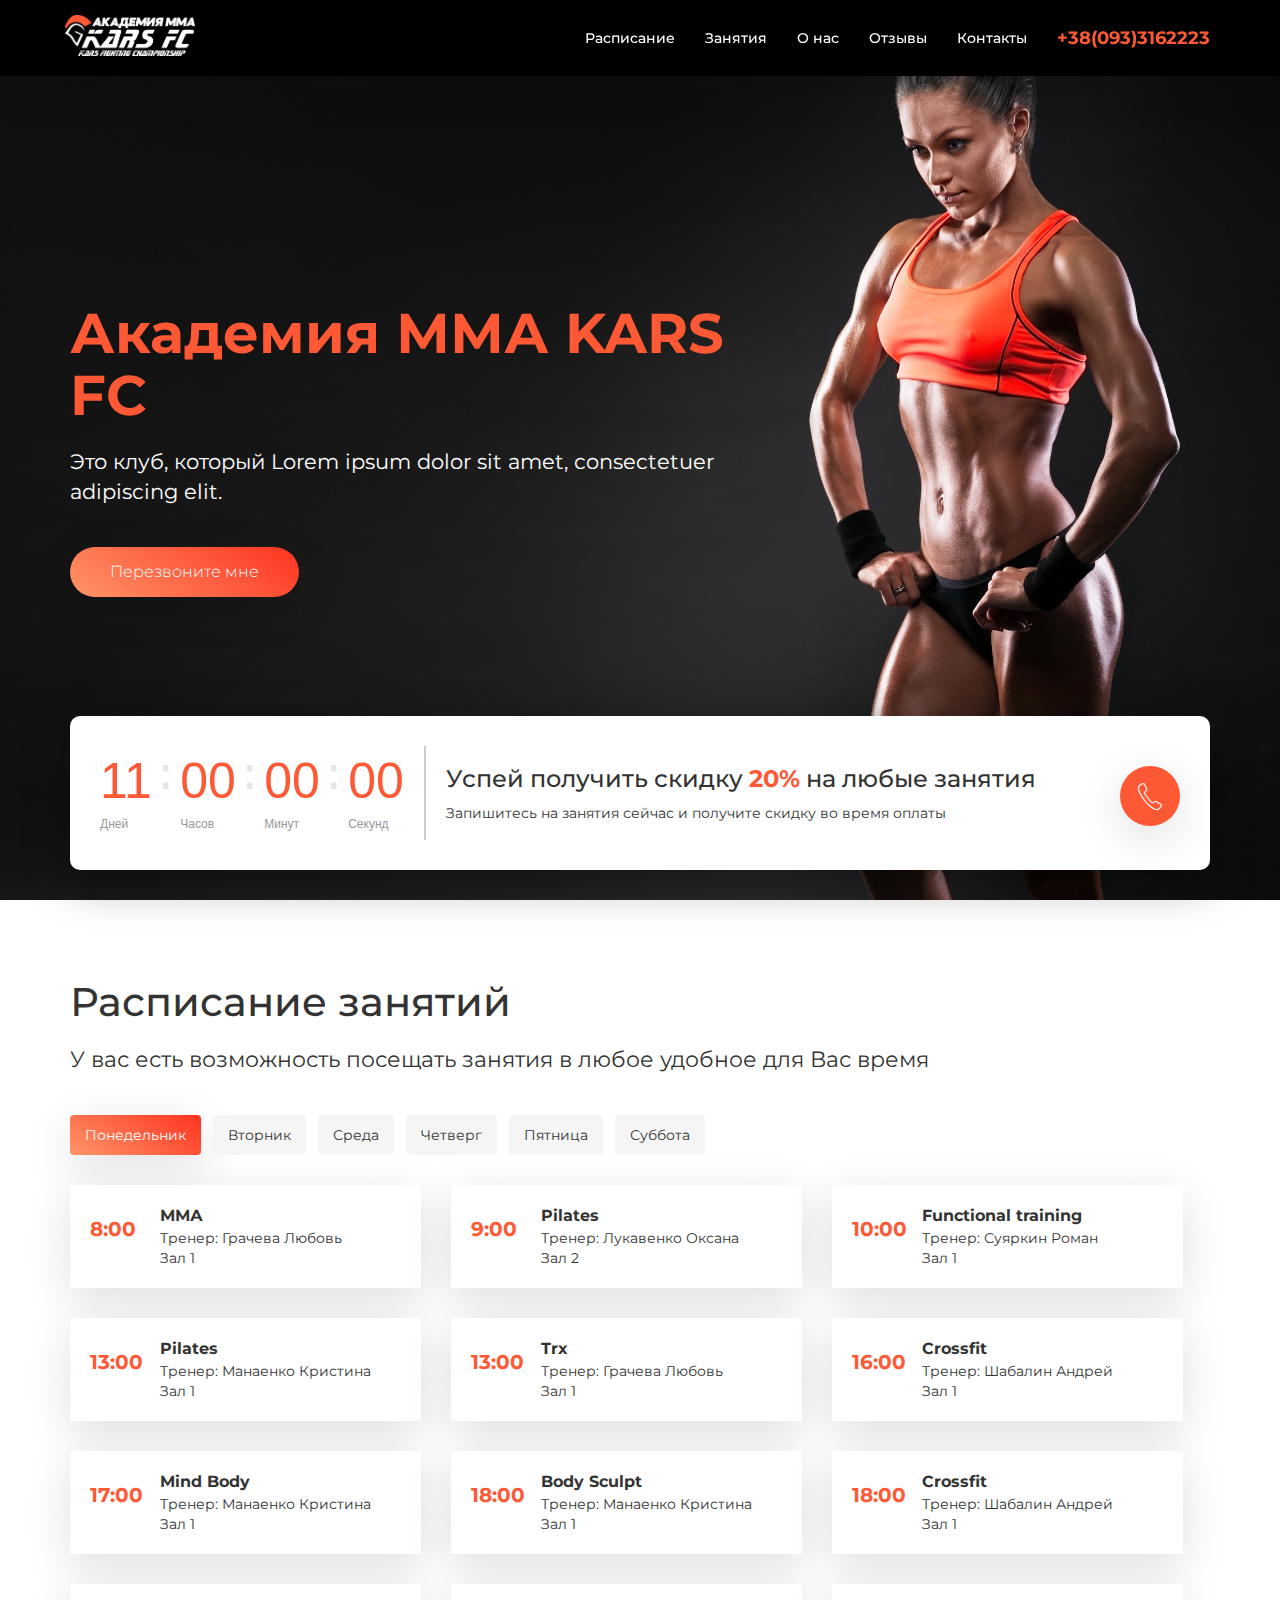
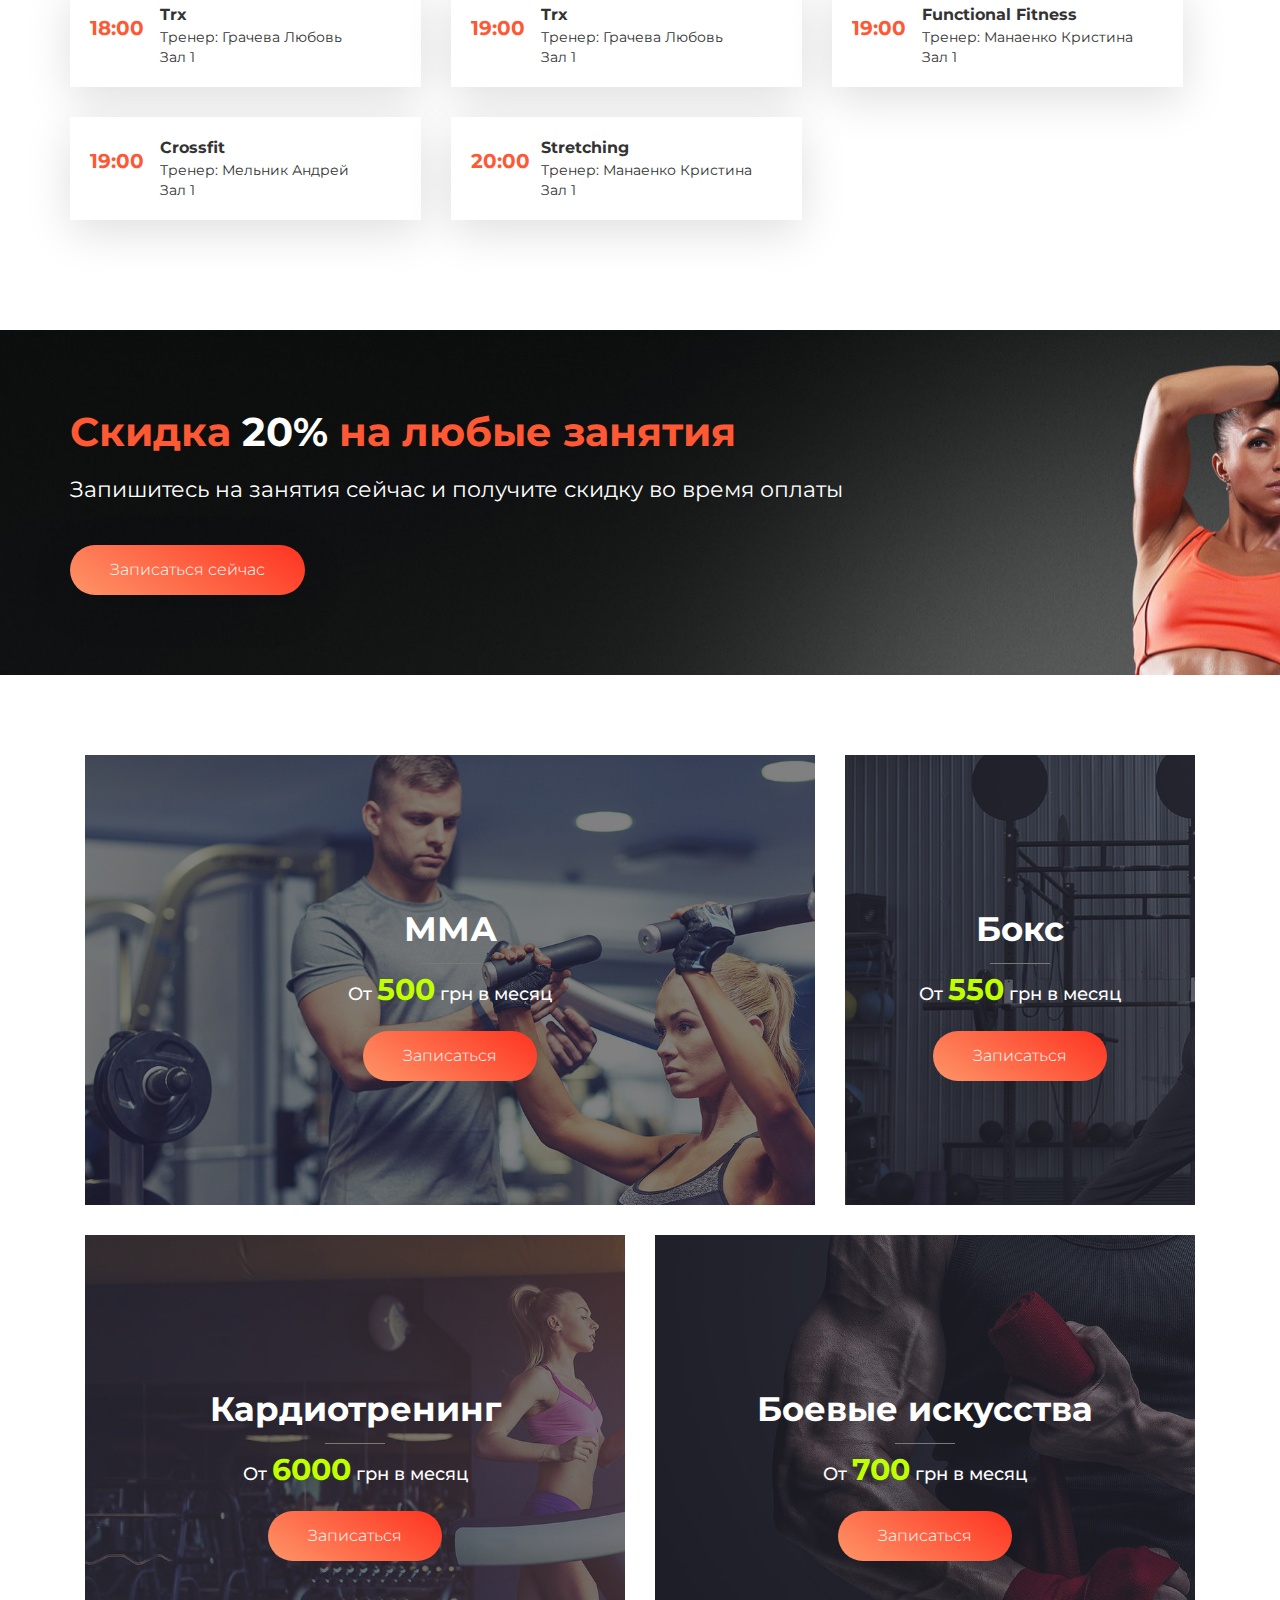
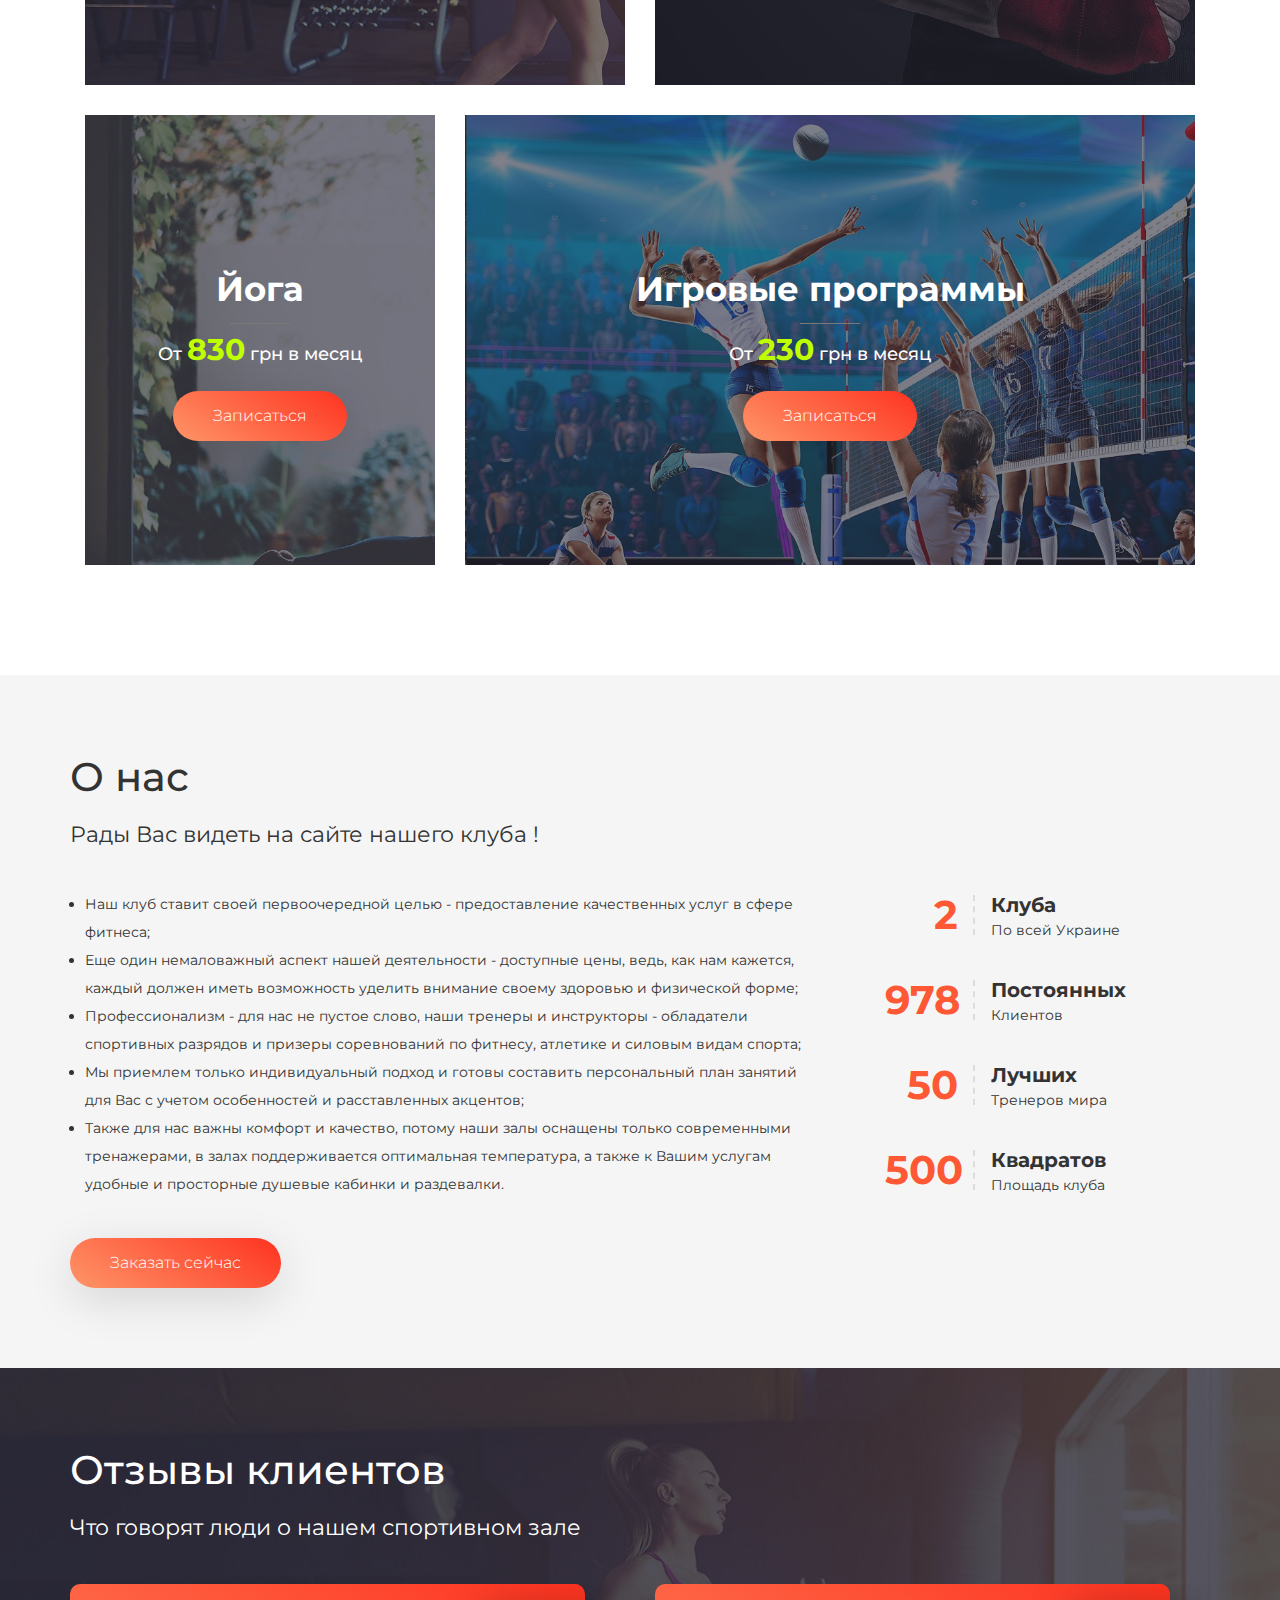
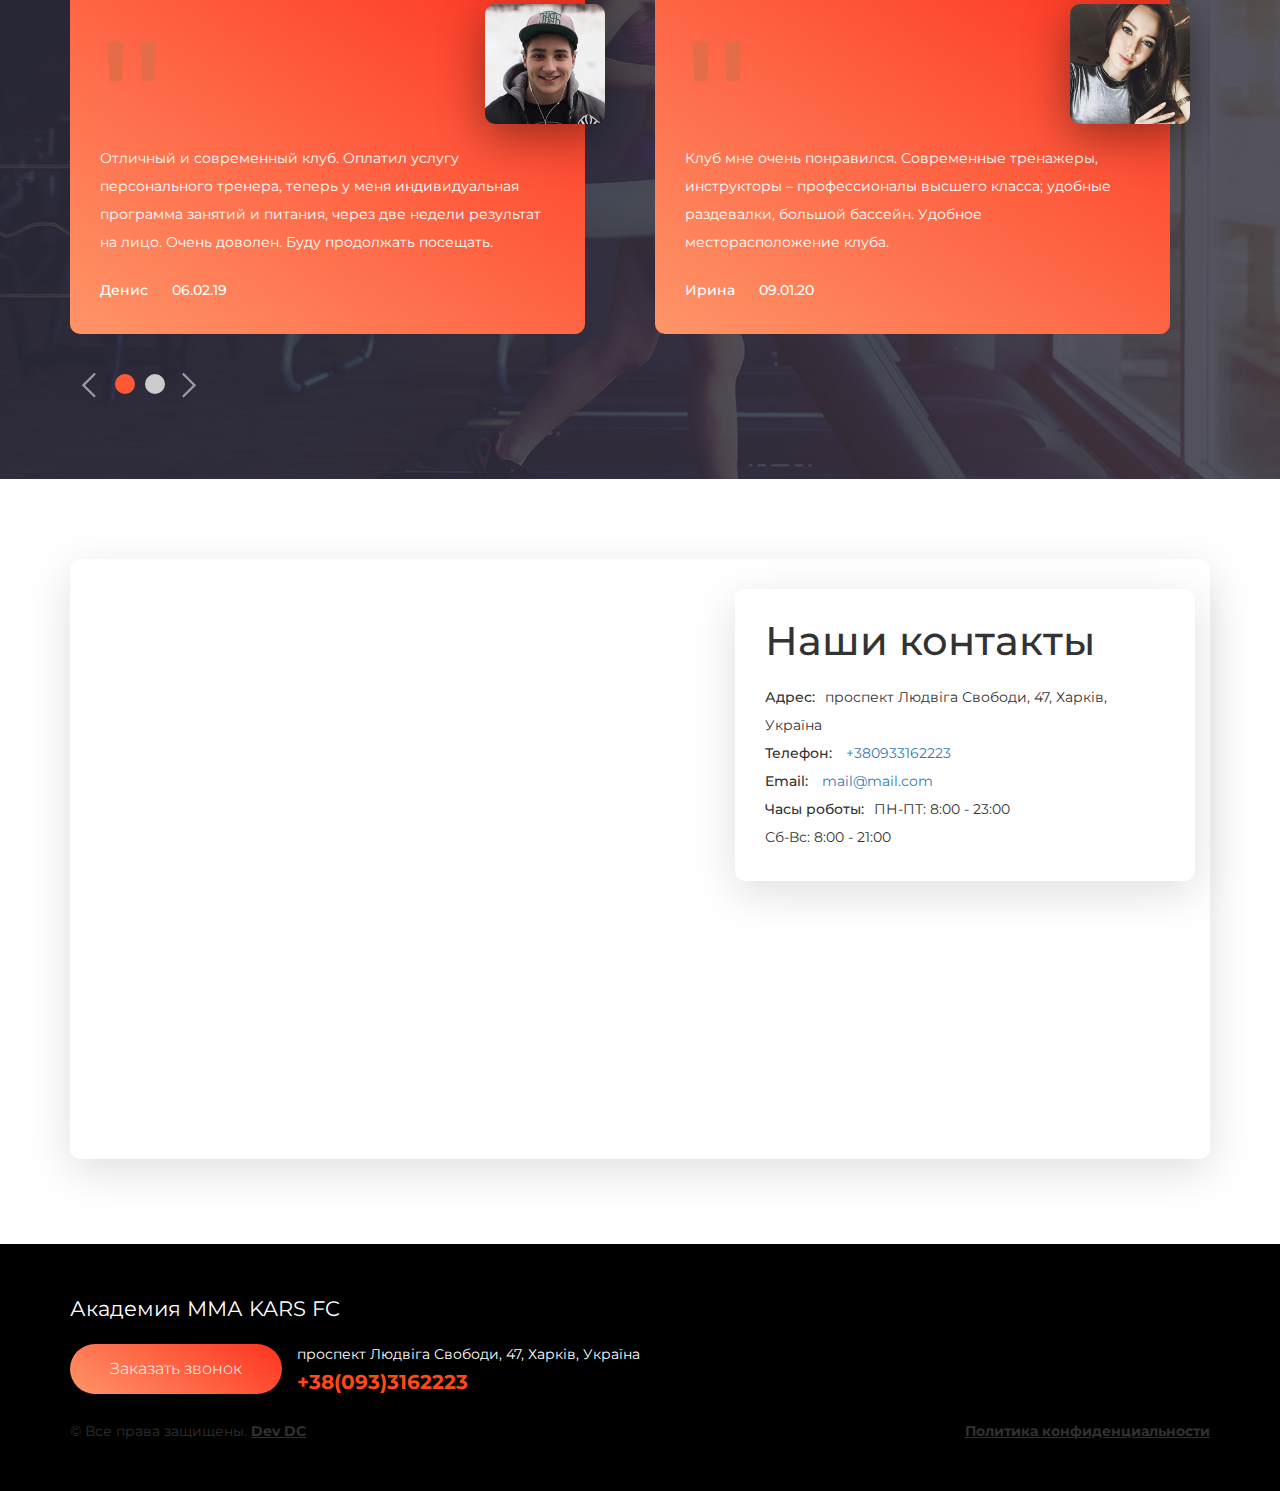
==== index.html @ 98732de3 "4" ====
<!DOCTYPE html>
<html lang="ru">

<head>
    <meta charset="utf-8">
    <meta http-equiv="X-UA-Compatible" content="IE=edge">
    <meta name="viewport" content="width=device-width, initial-scale=1">
    <meta name="description" content="">
    <meta name="author" content="Dev DC">
    <title>Академия ММА KARS FC</title>
    <link rel="stylesheet" href="css/bootstrap.min.css">
    <link rel="stylesheet" href="css/pe-icon-7-stroke.css">
    <link rel="stylesheet" href="css/owl.carousel.min.css">
    <link rel="stylesheet" href="css/main.css">
</head>

<body>


<nav class="navbar navbar-default navbar-fixed-top">
    <div class="container">
        <div class="navbar-header">
            <button type="button" class="navbar-toggle collapsed" data-toggle="collapse" data-target="#bs-example-navbar-collapse-1" aria-expanded="false">
                <span class="sr-only">Toggle navigation</span>
                <span class="icon-bar"></span>
                <span class="icon-bar"></span>
                <span class="icon-bar"></span>
            </button>
            <a class="navbar-brand" href="#">
                <img src="img/logo (2).png" alt="">
            </a>
        </div>
        <div class="collapse navbar-collapse" id="bs-example-navbar-collapse-1">
            <ul class="nav navbar-nav navbar-right">
                <li><a href="#timing" class="animate-scroll">Расписание</a></li>
                <li><a href="#sport" class="animate-scroll">Занятия</a></li>
                <li><a href="#about" class="animate-scroll">О нас</a></li>
                <li><a href="#review" class="animate-scroll">Отзывы</a></li>
                <li><a href="#contact" class="animate-scroll">Контакты</a></li>

                <li class="phone">
                    <a href="tel:+380933162223">+38(093)3162223</a>
                </li>
            </ul>
        </div>
    </div>
</nav>

<header>
    <div class="container">
        <div class="header-box">
            <h1>Академия ММА KARS FC</h1>
            <div class="after-h1">Это клуб, который Lorem ipsum dolor sit amet, consectetuer adipiscing elit.</div>
            <a href="#modal-call" data-toggle="modal" class="btn main-btn">Перезвоните мне</a>
        </div>

        <div class="header-form">
	        <div>
		            <div id="clockdiv">
		                <div>
		                    <span class="days">10</span>
		                    <div class="smalltext">Дней</div>
		                </div>
		                <div>
		                    <span class="hours">23</span>
		                    <div class="smalltext">Часов</div>
		                </div>
		                <div>
		                    <span class="minutes">59</span>
		                    <div class="smalltext">Минут</div>
		                </div>
		                <div>
		                    <span class="seconds">53</span>
		                    <div class="smalltext">Секунд</div>
		                </div>
		            </div>
	        </div>
            <div class="header-form-text">
                <h3>Успей получить скидку <span>20%</span> на любые занятия</h3>
                <div class="text">Запишитесь на занятия сейчас и получите скидку во время оплаты</div>
                <a href="#modal-order" data-toggle="modal"><span class="pe-7s-call"></span></a>
            </div>
        </div>
    </div>
</header>

<section id="timing">
    <div class="container">

                <h2>Расписание занятий</h2>
                <div class="after-h2">У вас есть возможность посещать занятия в любое удобное для Вас время</div>
                <ul class="nav nav-pills">
                    <li class="active"><a data-toggle="pill" href="#timing-tab1">Понедельник</a></li>
                    <li><a data-toggle="pill" href="#timing-tab2">Вторник</a></li>
                    <li><a data-toggle="pill" href="#timing-tab3">Среда</a></li>
                    <li><a data-toggle="pill" href="#timing-tab4">Четверг</a></li>
                    <li><a data-toggle="pill" href="#timing-tab5">Пятница</a></li>
                    <li><a data-toggle="pill" href="#timing-tab6">Суббота</a></li>
                </ul>
                <div class="tab-content">
                    <div id="timing-tab1" class="tab-pane fade in active">
                        <div class="time-box">
                            <div class="time">8:00</div>
                            <div class="title">ММА</div>
                            <div class="name">Тренер: Грачева Любовь</div>
                            <div class="name">Зал 1</div>
                        </div>
                        <div class="time-box">
                            <div class="time">9:00</div>
                            <div class="title">Pilates</div>
                            <div class="name">Тренер: Лукавенко Оксана</div>
                            <div class="name">Зал 2</div>
                        </div>
                        <div class="time-box">
                            <div class="time">10:00</div>
                            <div class="title">Functional training</div>
                            <div class="name">Тренер: Суяркин Роман</div>
                            <div class="name">Зал 1</div>
                        </div>
                        <div class="time-box">
                            <div class="time">13:00</div>
                            <div class="title">Pilates</div>
                            <div class="name">Тренер: Манаенко Кристина</div>
                            <div class="name">Зал 1</div>
                        </div>
                        <div class="time-box">
                            <div class="time">13:00</div>
                            <div class="title">Trx</div>
                            <div class="name">Тренер: Грачева Любовь</div>
                            <div class="name">Зал 1</div>
                        </div>
                        <div class="time-box">
                            <div class="time">16:00</div>
                            <div class="title">Crossfit</div>
                            <div class="name">Тренер: Шабалин Андрей</div>
                            <div class="name">Зал 1</div>
                        </div>
                        <div class="time-box">
                            <div class="time">17:00</div>
                            <div class="title">Mind Body</div>
                            <div class="name">Тренер: Манаенко Кристина</div>
                            <div class="name">Зал 1</div>
                        </div>
                        <div class="time-box">
                            <div class="time">18:00</div>
                            <div class="title">Body Sculpt</div>
                            <div class="name">Тренер: Манаенко Кристина</div>
                            <div class="name">Зал 1</div>
                        </div>
                        <div class="time-box">
                            <div class="time">18:00</div>
                            <div class="title">Crossfit</div>
                            <div class="name">Тренер: Шабалин Андрей</div>
                            <div class="name">Зал 1</div>
                        </div>
                        <div class="time-box">
                            <div class="time">18:00</div>
                            <div class="title">Trx</div>
                            <div class="name">Тренер: Грачева Любовь</div>
                            <div class="name">Зал 1</div>
                        </div>
                        <div class="time-box">
                            <div class="time">19:00</div>
                            <div class="title">Trx</div>
                            <div class="name">Тренер: Грачева Любовь</div>
                            <div class="name">Зал 1</div>
                        </div>
                        <div class="time-box">
                            <div class="time">19:00</div>
                            <div class="title">Functional Fitness</div>
                            <div class="name">Тренер: Манаенко Кристина</div>
                            <div class="name">Зал 1</div>
                        </div>
                        <div class="time-box">
                            <div class="time">19:00</div>
                            <div class="title">Crossfit</div>
                            <div class="name">Тренер: Мельник Андрей</div>
                            <div class="name">Зал 1</div>
                        </div>
                        <div class="time-box">
                            <div class="time">20:00</div>
                            <div class="title">Stretching</div>
                            <div class="name">Тренер: Манаенко Кристина</div>
                            <div class="name">Зал 1</div>
                        </div>
                    </div>
                    <div id="timing-tab2" class="tab-pane fade">
                        <div class="time-box">
                            <div class="time">8:00</div>
                            <div class="title">Trx</div>
                            <div class="name">Тренер: Грачева Любовь</div>
                            <div class="name">Зал 1</div>
                        </div>
                        <div class="time-box">
                            <div class="time">9:00</div>
                            <div class="title">Pilates</div>
                            <div class="name">Тренер: Лукавенко Оксана</div>
                            <div class="name">Зал 1</div>
                        </div>
                        <div class="time-box">
                            <div class="time">10:00</div>
                            <div class="title">Functional training</div>
                            <div class="name">Тренер: Суяркин Роман</div>
                            <div class="name">Зал 1</div>
                        </div>
                        <div class="time-box">
                            <div class="time">13:00</div>
                            <div class="title">Pilates</div>
                            <div class="name">Тренер: Манаенко Кристина</div>
                            <div class="name">Зал 1</div>
                        </div>
                        <div class="time-box">
                            <div class="time">13:00</div>
                            <div class="title">Trx</div>
                            <div class="name">Тренер: Грачева Любовь</div>
                            <div class="name">Зал 1</div>
                        </div>
                        <div class="time-box">
                            <div class="time">16:00</div>
                            <div class="title">Crossfit</div>
                            <div class="name">Тренер: Шабалин Андрей</div>
                            <div class="name">Зал 1</div>
                        </div>
                        <div class="time-box">
                            <div class="time">17:00</div>
                            <div class="title">Mind Body</div>
                            <div class="name">Тренер: Манаенко Кристина</div>
                            <div class="name">Зал 1</div>
                        </div>
                        <div class="time-box">
                            <div class="time">18:00</div>
                            <div class="title">Body Sculpt</div>
                            <div class="name">Тренер: Манаенко Кристина</div>
                            <div class="name">Зал 1</div>
                        </div>
                        <div class="time-box">
                            <div class="time">18:00</div>
                            <div class="title">Crossfit</div>
                            <div class="name">Тренер: Шабалин Андрей</div>
                            <div class="name">Зал 1</div>
                        </div>
                        <div class="time-box">
                            <div class="time">18:00</div>
                            <div class="title">Trx</div>
                            <div class="name">Тренер: Грачева Любовь</div>
                            <div class="name">Зал 1</div>
                        </div>
                        <div class="time-box">
                            <div class="time">19:00</div>
                            <div class="title">Trx</div>
                            <div class="name">Тренер: Грачева Любовь</div>
                            <div class="name">Зал 1</div>
                        </div>
                        <div class="time-box">
                            <div class="time">19:00</div>
                            <div class="title">Functional Fitness</div>
                            <div class="name">Тренер: Манаенко Кристина</div>
                            <div class="name">Зал 1</div>
                        </div>
                        <div class="time-box">
                            <div class="time">19:00</div>
                            <div class="title">Crossfit</div>
                            <div class="name">Тренер: Мельник Андрей</div>
                            <div class="name">Зал 1</div>
                        </div>
                        <div class="time-box">
                            <div class="time">20:00</div>
                            <div class="title">Stretching</div>
                            <div class="name">Тренер: Манаенко Кристина</div>
                            <div class="name">Зал 1</div>
                        </div>
                    </div>
                    <div id="timing-tab3" class="tab-pane fade">
                        <div class="time-box">
                            <div class="time">8:00</div>
                            <div class="title">Trx</div>
                            <div class="name">Тренер: Грачева Любовь</div>
                            <div class="name">Зал 1</div>
                        </div>
                        <div class="time-box">
                            <div class="time">9:00</div>
                            <div class="title">Pilates</div>
                            <div class="name">Тренер: Лукавенко Оксана</div>
                            <div class="name">Зал 1</div>
                        </div>
                        <div class="time-box">
                            <div class="time">10:00</div>
                            <div class="title">Functional training</div>
                            <div class="name">Тренер: Суяркин Роман</div>
                            <div class="name">Зал 1</div>
                        </div>
                        <div class="time-box">
                            <div class="time">13:00</div>
                            <div class="title">Pilates</div>
                            <div class="name">Тренер: Манаенко Кристина</div>
                            <div class="name">Зал 1</div>
                        </div>
                        <div class="time-box">
                            <div class="time">13:00</div>
                            <div class="title">Trx</div>
                            <div class="name">Тренер: Грачева Любовь</div>
                            <div class="name">Зал 1</div>
                        </div>
                        <div class="time-box">
                            <div class="time">16:00</div>
                            <div class="title">Crossfit</div>
                            <div class="name">Тренер: Шабалин Андрей</div>
                            <div class="name">Зал 1</div>
                        </div>
                        <div class="time-box">
                            <div class="time">17:00</div>
                            <div class="title">Mind Body</div>
                            <div class="name">Тренер: Манаенко Кристина</div>
                            <div class="name">Зал 1</div>
                        </div>
                        <div class="time-box">
                            <div class="time">18:00</div>
                            <div class="title">Body Sculpt</div>
                            <div class="name">Тренер: Манаенко Кристина</div>
                            <div class="name">Зал 1</div>
                        </div>
                        <div class="time-box">
                            <div class="time">18:00</div>
                            <div class="title">Crossfit</div>
                            <div class="name">Тренер: Шабалин Андрей</div>
                            <div class="name">Зал 1</div>
                        </div>
                        <div class="time-box">
                            <div class="time">18:00</div>
                            <div class="title">Trx</div>
                            <div class="name">Тренер: Грачева Любовь</div>
                            <div class="name">Зал 1</div>
                        </div>
                        <div class="time-box">
                            <div class="time">19:00</div>
                            <div class="title">Trx</div>
                            <div class="name">Тренер: Грачева Любовь</div>
                            <div class="name">Зал 1</div>
                        </div>
                        <div class="time-box">
                            <div class="time">19:00</div>
                            <div class="title">Functional Fitness</div>
                            <div class="name">Тренер: Манаенко Кристина</div>
                            <div class="name">Зал 1</div>
                        </div>
                        <div class="time-box">
                            <div class="time">19:00</div>
                            <div class="title">Crossfit</div>
                            <div class="name">Тренер: Мельник Андрей</div>
                            <div class="name">Зал 1</div>
                        </div>
                        <div class="time-box">
                            <div class="time">20:00</div>
                            <div class="title">Stretching</div>
                            <div class="name">Тренер: Манаенко Кристина</div>
                            <div class="name">Зал 1</div>
                        </div>
                    </div>
                    <div id="timing-tab4" class="tab-pane fade">
                        <div class="time-box">
                            <div class="time">8:00</div>
                            <div class="title">Trx</div>
                            <div class="name">Тренер: Грачева Любовь</div>
                            <div class="name">Зал 1</div>
                        </div>
                        <div class="time-box">
                            <div class="time">9:00</div>
                            <div class="title">Pilates</div>
                            <div class="name">Тренер: Лукавенко Оксана</div>
                            <div class="name">Зал 1</div>
                        </div>
                        <div class="time-box">
                            <div class="time">10:00</div>
                            <div class="title">Functional training</div>
                            <div class="name">Тренер: Суяркин Роман</div>
                            <div class="name">Зал 1</div>
                        </div>
                        <div class="time-box">
                            <div class="time">13:00</div>
                            <div class="title">Pilates</div>
                            <div class="name">Тренер: Манаенко Кристина</div>
                            <div class="name">Зал 1</div>
                        </div>
                        <div class="time-box">
                            <div class="time">13:00</div>
                            <div class="title">Trx</div>
                            <div class="name">Тренер: Грачева Любовь</div>
                            <div class="name">Зал 1</div>
                        </div>
                        <div class="time-box">
                            <div class="time">16:00</div>
                            <div class="title">Crossfit</div>
                            <div class="name">Тренер: Шабалин Андрей</div>
                            <div class="name">Зал 1</div>
                        </div>
                        <div class="time-box">
                            <div class="time">17:00</div>
                            <div class="title">Mind Body</div>
                            <div class="name">Тренер: Манаенко Кристина</div>
                            <div class="name">Зал 1</div>
                        </div>
                        <div class="time-box">
                            <div class="time">18:00</div>
                            <div class="title">Body Sculpt</div>
                            <div class="name">Тренер: Манаенко Кристина</div>
                            <div class="name">Зал 1</div>
                        </div>
                        <div class="time-box">
                            <div class="time">18:00</div>
                            <div class="title">Crossfit</div>
                            <div class="name">Тренер: Шабалин Андрей</div>
                            <div class="name">Зал 1</div>
                        </div>
                        <div class="time-box">
                            <div class="time">18:00</div>
                            <div class="title">Trx</div>
                            <div class="name">Тренер: Грачева Любовь</div>
                            <div class="name">Зал 1</div>
                        </div>
                        <div class="time-box">
                            <div class="time">19:00</div>
                            <div class="title">Trx</div>
                            <div class="name">Тренер: Грачева Любовь</div>
                            <div class="name">Зал 1</div>
                        </div>
                        <div class="time-box">
                            <div class="time">19:00</div>
                            <div class="title">Functional Fitness</div>
                            <div class="name">Тренер: Манаенко Кристина</div>
                            <div class="name">Зал 1</div>
                        </div>
                        <div class="time-box">
                            <div class="time">19:00</div>
                            <div class="title">Crossfit</div>
                            <div class="name">Тренер: Мельник Андрей</div>
                            <div class="name">Зал 1</div>
                        </div>
                        <div class="time-box">
                            <div class="time">20:00</div>
                            <div class="title">Stretching</div>
                            <div class="name">Тренер: Манаенко Кристина</div>
                            <div class="name">Зал 1</div>
                        </div>
                    </div>
                    <div id="timing-tab5" class="tab-pane fade">
                        <div class="time-box">
                            <div class="time">8:00</div>
                            <div class="title">Trx</div>
                            <div class="name">Тренер: Грачева Любовь</div>
                            <div class="name">Зал 1</div>
                        </div>
                        <div class="time-box">
                            <div class="time">9:00</div>
                            <div class="title">Pilates</div>
                            <div class="name">Тренер: Лукавенко Оксана</div>
                            <div class="name">Зал 1</div>
                        </div>
                        <div class="time-box">
                            <div class="time">10:00</div>
                            <div class="title">Functional training</div>
                            <div class="name">Тренер: Суяркин Роман</div>
                            <div class="name">Зал 1</div>
                        </div>
                        <div class="time-box">
                            <div class="time">13:00</div>
                            <div class="title">Pilates</div>
                            <div class="name">Тренер: Манаенко Кристина</div>
                            <div class="name">Зал 1</div>
                        </div>
                        <div class="time-box">
                            <div class="time">13:00</div>
                            <div class="title">Trx</div>
                            <div class="name">Тренер: Грачева Любовь</div>
                            <div class="name">Зал 1</div>
                        </div>
                        <div class="time-box">
                            <div class="time">16:00</div>
                            <div class="title">Crossfit</div>
                            <div class="name">Тренер: Шабалин Андрей</div>
                            <div class="name">Зал 1</div>
                        </div>
                        <div class="time-box">
                            <div class="time">17:00</div>
                            <div class="title">Mind Body</div>
                            <div class="name">Тренер: Манаенко Кристина</div>
                            <div class="name">Зал 1</div>
                        </div>
                        <div class="time-box">
                            <div class="time">18:00</div>
                            <div class="title">Body Sculpt</div>
                            <div class="name">Тренер: Манаенко Кристина</div>
                            <div class="name">Зал 1</div>
                        </div>
                        <div class="time-box">
                            <div class="time">18:00</div>
                            <div class="title">Crossfit</div>
                            <div class="name">Тренер: Шабалин Андрей</div>
                            <div class="name">Зал 1</div>
                        </div>
                        <div class="time-box">
                            <div class="time">18:00</div>
                            <div class="title">Trx</div>
                            <div class="name">Тренер: Грачева Любовь</div>
                            <div class="name">Зал 1</div>
                        </div>
                        <div class="time-box">
                            <div class="time">19:00</div>
                            <div class="title">Trx</div>
                            <div class="name">Тренер: Грачева Любовь</div>
                            <div class="name">Зал 1</div>
                        </div>
                        <div class="time-box">
                            <div class="time">19:00</div>
                            <div class="title">Functional Fitness</div>
                            <div class="name">Тренер: Манаенко Кристина</div>
                            <div class="name">Зал 1</div>
                        </div>
                        <div class="time-box">
                            <div class="time">19:00</div>
                            <div class="title">Crossfit</div>
                            <div class="name">Тренер: Мельник Андрей</div>
                            <div class="name">Зал 1</div>
                        </div>
                        <div class="time-box">
                            <div class="time">20:00</div>
                            <div class="title">Stretching</div>
                            <div class="name">Тренер: Манаенко Кристина</div>
                            <div class="name">Зал 1</div>
                        </div>
                    </div>
                    <div id="timing-tab6" class="tab-pane fade">
                        <div class="time-box">
                            <div class="time">8:00</div>
                            <div class="title">Trx</div>
                            <div class="name">Тренер: Грачева Любовь</div>
                            <div class="name">Зал 1</div>
                        </div>
                        <div class="time-box">
                            <div class="time">9:00</div>
                            <div class="title">Pilates</div>
                            <div class="name">Тренер: Лукавенко Оксана</div>
                            <div class="name">Зал 1</div>
                        </div>
                        <div class="time-box">
                            <div class="time">10:00</div>
                            <div class="title">Functional training</div>
                            <div class="name">Тренер: Суяркин Роман</div>
                            <div class="name">Зал 1</div>
                        </div>
                        <div class="time-box">
                            <div class="time">13:00</div>
                            <div class="title">Pilates</div>
                            <div class="name">Тренер: Манаенко Кристина</div>
                            <div class="name">Зал 1</div>
                        </div>
                        <div class="time-box">
                            <div class="time">13:00</div>
                            <div class="title">Trx</div>
                            <div class="name">Тренер: Грачева Любовь</div>
                            <div class="name">Зал 1</div>
                        </div>
                        <div class="time-box">
                            <div class="time">16:00</div>
                            <div class="title">Crossfit</div>
                            <div class="name">Тренер: Шабалин Андрей</div>
                            <div class="name">Зал 1</div>
                        </div>
                        <div class="time-box">
                            <div class="time">17:00</div>
                            <div class="title">Mind Body</div>
                            <div class="name">Тренер: Манаенко Кристина</div>
                            <div class="name">Зал 1</div>
                        </div>
                        <div class="time-box">
                            <div class="time">18:00</div>
                            <div class="title">Body Sculpt</div>
                            <div class="name">Тренер: Манаенко Кристина</div>
                            <div class="name">Зал 1</div>
                        </div>
                        <div class="time-box">
                            <div class="time">18:00</div>
                            <div class="title">Crossfit</div>
                            <div class="name">Тренер: Шабалин Андрей</div>
                            <div class="name">Зал 1</div>
                        </div>
                        <div class="time-box">
                            <div class="time">18:00</div>
                            <div class="title">Trx</div>
                            <div class="name">Тренер: Грачева Любовь</div>
                            <div class="name">Зал 1</div>
                        </div>
                        <div class="time-box">
                            <div class="time">19:00</div>
                            <div class="title">Trx</div>
                            <div class="name">Тренер: Грачева Любовь</div>
                            <div class="name">Зал 1</div>
                        </div>
                        <div class="time-box">
                            <div class="time">19:00</div>
                            <div class="title">Functional Fitness</div>
                            <div class="name">Тренер: Манаенко Кристина</div>
                            <div class="name">Зал 1</div>
                        </div>
                        <div class="time-box">
                            <div class="time">19:00</div>
                            <div class="title">Crossfit</div>
                            <div class="name">Тренер: Мельник Андрей</div>
                            <div class="name">Зал 1</div>
                        </div>
                        <div class="time-box">
                            <div class="time">20:00</div>
                            <div class="title">Stretching</div>
                            <div class="name">Тренер: Манаенко Кристина</div>
                            <div class="name">Зал 1</div>
                        </div>
                    </div>
                </div>
    </div>
</section>

<section id="sale">
    <div class="container">
        <h2>Скидка <span>20%</span> на любые занятия</h2>
        <div class="after-h2">Запишитесь на занятия сейчас и получите скидку во время оплаты</div>
        <a href="#modal-order" data-toggle="modal" class="btn main-btn">Записаться сейчас</a>
    </div>
</section>

        <section id="sport">
            <div class="container">
                <div class="col-md-8 col-sm-12">
                    <div class="sport-box sp1">
                        <div class="sport-over">
                            <span class="title">ММА</span>
                            <div class="text">От <span>500</span> грн в месяц</div>
                            <a href="#modal-order" class="btn main-btn" data-toggle="modal">Записаться</a>
                        </div>
                        <img src="img/sport-item1.jpg" alt="">
                    </div>
                </div>
                <div class="col-md-4 col-sm-12">
                    <div class="sport-box sp3">
                        <div class="sport-over">
                            <span class="title">Бокс</span>
                            <div class="text">От <span>550</span> грн в месяц</div>
                            <a href="#modal-order" class="btn main-btn" data-toggle="modal">Записаться</a>
                        </div>
                        <img src="img/sport-item3.jpg" alt="">
                    </div>
                </div>
                <div class="col-md-6 col-sm-12">
                    <div class="sport-box sp2">
                        <div class="sport-over">
                            <span class="title">Кардиотренинг</span>
                            <div class="text">От <span>6000</span> грн в месяц</div>
                            <a href="#modal-order" class="btn main-btn" data-toggle="modal">Записаться</a>
                        </div>
                        <img src="img/sport-item2.jpg" alt="">
                    </div>
                </div>
                <div class="col-md-6 col-sm-12">
                    <div class="sport-box sp5">
                        <div class="sport-over">
                            <span class="title">Боевые искусства</span>
                            <div class="text">От <span>700</span> грн в месяц</div>
                            <a href="#modal-order" class="btn main-btn" data-toggle="modal">Записаться</a>
                        </div>
                        <img src="img/sport-item5.jpg" alt="">
                    </div>
                </div>
                <div class="col-md-4 col-sm-12">
                    <div class="sport-box sp4">
                        <div class="sport-over">
                            <span class="title">Йога</span>
                            <div class="text">От <span>830</span> грн в месяц</div>
                            <a href="#modal-order" class="btn main-btn" data-toggle="modal">Записаться</a>
                        </div>
                        <img src="img/sport-item4.jpg" alt="">
                    </div>

                </div>
                <div class="col-md-8 col-sm-12">
                    <div class="sport-box sp6">
                        <div class="sport-over">
                            <span class="title">Игровые программы</span>
                            <div class="text">От <span>230</span> грн в месяц</div>
                            <a href="#modal-order" class="btn main-btn" data-toggle="modal">Записаться</a>
                        </div>
                        <img src="img/sport-item6.jpg" alt="">
                    </div>
                </div>
            </div>
        </section>

<section id="about">
    <div class="container">
        <div class="row">
            <div class="col-sm-8">
                <h2>О нас</h2>
                <div class="after-h2">Рады Вас видеть на сайте нашего клуба !</div>
                <div class="text">
                  <ul>
                      <li>Наш клуб ставит своей первоочередной целью - предоставление качественных услуг в сфере фитнеса;</li>
                      <li>Еще один немаловажный аспект нашей деятельности - доступные цены, ведь, как нам кажется, каждый должен иметь возможность уделить внимание своему здоровью и физической форме;</li>
                      <li>Профессионализм - для нас не пустое слово, наши тренеры и инструкторы - обладатели спортивных разрядов и призеры соревнований по фитнесу, атлетике и силовым видам спорта;</li>
                      <li>Мы приемлем только индивидуальный подход и готовы составить персональный план занятий для Вас с учетом особенностей и расставленных акцентов;</li>
                      <li>Также для нас важны комфорт и качество, потому наши залы оснащены только современными тренажерами, в залах поддерживается оптимальная температура, а также к Вашим услугам удобные и просторные душевые кабинки и раздевалки.</li>
                  </ul>
                </div>
                <a href="#modal-order" data-toggle="modal" class="btn main-btn">Заказать сейчас</a>
            </div>
            <div class="col-sm-4">
               <div class="about-item">
                   <div class="num">2</div>
                   <span>Клуба</span>По всей Украине
               </div>
                <div class="about-item">
                    <div class="num">978</div>
                    <span>Постоянных</span>Клиентов
                </div>
                <div class="about-item">
                    <div class="num">50</div>
                    <span>Лучших</span>Тренеров мира
                </div>
                <div class="about-item">
                    <div class="num">500</div>
                    <span>Квадратов</span>Площадь клуба
                </div>
            </div>
        </div>
    </div>
</section>

<section id="review">
    <div class="container">
        <h2>Отзывы клиентов</h2>
        <div class="after-h2">Что говорят люди о нашем спортивном зале</div>

        <div id="review-carousel" class="owl-carousel">
            <div>
                <div class="review-box">
                    <div class="re">"</div>
                    <img src="img/review-item2.jpg">
                    <div class="text">
                        Отличный и современный клуб. Оплатил услугу персонального тренера, теперь у
                        меня индивидуальная программа занятий и питания, через две недели результат на лицо. Очень доволен.
                        Буду продолжать посещать.
                    </div>
                    <div class="autor">Денис <span class="date">06.02.19</span></div>
                </div>
            </div>
            <div>
                <div class="review-box">
                    <div class="re">"</div>
                    <img src="img/review-item1.jpg">
                    <div class="text">
                        Клуб мне очень понравился. Современные тренажеры, инструкторы – профессионалы
                        высшего класса; удобные раздевалки, большой бассейн. Удобное месторасположение клуба.
                    </div>
                    <div class="autor">Ирина <span class="date">09.01.20</span></div>
                </div>
            </div>
            <div>
                <div class="review-box">
                    <div class="re">"</div>
                    <img src="img/review-item3.jpg">
                    <div class="text">
                        Отличный клуб! Народу не так много, сам клуб достаточно большой, сделали отличный ремонт. Тренеры - все приятные ребята. Хороший персонал в клубе.
                    </div>
                    <div class="autor">Алексей <span class="date">02.03.21</span></div>
                </div>
            </div>
        </div>
    </div>
    </div>
</section>

<section id="contact">
    <div class="container">
        <div class="row">
            <div class="col-sm-12">
                <iframe src="https://www.google.com/maps/embed?pb=!1m14!1m8!1m3!1d10245.656428012842!2d36.1979367!3d50.0598059!3m2!1i1024!2i768!4f13.1!3m3!1m2!1s0x0%3A0x4b32e353d9e15715!2z0JDQutCw0LTQtdC80LjRjyDQnNCc0JAgS0FSUyBGQyAv0YHQv9C-0YDRgtC60LvRg9CxINCa0JDQoNChLw!5e0!3m2!1sru!2sua!4v1614608798327!5m2!1sru!2sua" width="100%" height="600" style="border:0;" allowfullscreen></iframe>
                <div class="contact-card">
                    <h2>Наши контакты</h2>
                    <div class="contact-item"><span>Адрес:</span>проспект Людвіга Свободи, 47, Харків, Україна</div>
                    <div class="contact-item"><span>Телефон:</span> <a href="tel:+380933162223">+380933162223</a></div>
                    <div class="contact-item"><span>Email:</span> <a href="mail@mail.com">mail@mail.com</a></div>
                    <div class="contact-item"><span>Часы роботы:</span>ПН-ПТ: 8:00 - 23:00<br>Сб-Вс: 8:00 - 21:00</div>
                </div>
            </div>
        </div>
    </div>
</section>


<footer>
    <div class="container">
        <div class="footer-title">Академия ММА KARS FC</div>
        <div class="footer-action">
            <a href="#modal-call" data-toggle="modal" class="btn main-btn">Заказать звонок</a>
            <div class="contact">
                <span class="adress">проспект Людвіга Свободи, 47, Харків, Україна</span>
                <a href="tel:+89999999999">+38(093)3162223</a>
            </div>
        </div>

        <div class="footer-bottom">
            <div class="row">
                <div class="col-sm-6">
                    <div class="copyright">© Все права защищены.
                        <a href="https://t.me/codewalker" target="_blank">Dev DC</a>
                    </div>
                </div>
                <div class="col-sm-6">
                    <a href="#modal-privacy"  data-toggle="modal" class="link-privacy">Политика конфиденциальности</a>
                </div>
            </div>
        </div>
    </div>
</footer>

<div id="modal-order" class="modal fade" role="dialog">
    <div class="modal-dialog call_modal">
        <div class="modal-content">
            <form id="form-order">
                <div class="modal-header">
                    <button type="button" class="close" data-dismiss="modal">×</button>
                    <h4 class="modal-title">Записаться на занятие</h4>
                    <p class="after-modal-title text-center">Оставьте свои данные и наши менеджеры свяжутся с вами для уточнения деталей</p>
                </div>
                <div class="modal-body">
                    <div class="form-group">
                        <input type="text" name="user_name" class="form-control" placeholder="Ваше имя" required>
                    </div>
                    <div class="form-group">
                        <input type="text" name="user_phone" class="form-control phone-mask" placeholder="Ваш номер" required>
                    </div>
                    <input type="hidden" name="formData" value="Оформление записи на занятие">
                    <button type="submit" class="btn main-btn form-btn">Перезвоните мне</button>
                </div>
            </form>
        </div>
    </div>
</div>

<div id="modal-call" class="modal fade" role="dialog">
    <div class="modal-dialog call_modal">
        <div class="modal-content">
            <form id="form-call">
                <div class="modal-header">
                    <button type="button" class="close" data-dismiss="modal">×</button>
                    <h4 class="modal-title">Заказать обратный звонок</h4>
                    <p class="after-modal-title">Оставьте свой номер телефона и наши менеджеры свяжутся с вами в ближайшее время</p>
                </div>
                <div class="modal-body">
                    <div class="form-group">
                        <input type="text" name="user_phone" class="form-control phone-mask" placeholder="Ваш номер" required>
                    </div>
                    <input type="hidden" name="formData" value="Заказ обратного звонка">
                    <button type="submit" class="btn main-btn form-btn">Перезвоните мне</button>
                </div>
            </form>
        </div>
    </div>
</div>

<div id="modal-privacy" class="modal fade" role="dialog">
    <div class="modal-dialog privacy_modal modal-lg">
        <div class="modal-content">
            <div class="modal-header">
                <button type="button" class="close" data-dismiss="modal">×</button>
                <h4 class="modal-title">Политика конфиденциальности</h4>
            </div>
            <div class="modal-body">
                <div class="privacy_text">
                    <h4>1.Сбор информации</h4>
                    <p>Мы собираем информацию, когда вы регистрируетесь на сайте, заходите на свой аккаунт, совершаете покупку, участвуете в акции и/или выходите из аккаунта. Информация включает ваше имя, адрес электронной почты, номер телефона и данные
                        по кредитной карте. Кроме того, мы автоматически регистрируем ваш компьютер и браузер, включая IP, ПО и аппаратные данные, а также адрес запрашиваемой страницы.</p>
                    <h4>2. Использование информации</h4>
                    <p>Информация, которую мы получаем от вас, может быть использована, чтобы:
                    </p>
                    <ul>
                        <li>Сделать услуги соответствующими вашим индивидуальным запросам</li>
                        <li>Предложить персонализированную рекламу</li>
                        <li>Улучшить наш сайт</li>
                        <li>Улучшить систему поддержки пользователей</li>
                        <li>Связаться с вами по электронной почте</li>
                        <li>Устроить акцию, конкурс или организовать исследование</li>
                    </ul>
                    <p></p>
                    <h4>3. Защита личных данных при онлайн-продажах</h4>
                    <p>Мы являемся единственным владельцем информации, собранной на данном сайте. Ваши личные данные не будут проданы или каким-либо образом переданы третьим лицам по каким-либо причинам, за исключением необходимых данных для выполнения
                        запроса или транзакции, например, при отправке заказа.</p>
                    <h4>4. Раскрытие информации третьим лицам</h4>
                    <p>Мы не продаем, не обмениваем и не передаем личные данные сторонним компаниям. Это не относится к надежным компаниям, которые помогают нам в работе сайта и ведении бизнеса при условии, что они соглашаются сохранять конфиденциальность
                        информации.</p>
                    <p>Мы готовы делиться информацией, чтобы предотвратить преступления или помочь в их расследовании, если речь идет о подозрении на мошенничество, действиях, физически угрожающих безопасности людей, нарушениях правил использования или
                        в случаях, когда это предусмотрено законом.</p>
                    <p>Неконфиденциальная информация может быть предоставлена другим компаниям в целях маркетинга, рекламы и т.д.</p>
                    <h4>5. Защита информации</h4>
                    <p>Мы используем различные средства безопасности, чтобы гарантировать сохранность ваших личных данных. К вашим услугам самое современное шифрование. VpnMentor также защищает ваши данные в режиме оффлайн. Только те сотрудники, которые
                        работают с конкретным заданием (например, техническая поддержка или проведение оплаты) получают доступ к личным данным. Сервера и компьютеры, на которых записана конфиденциальная информация, находятся в безопасном окружении.</p>
                    <p>
                        <b>Использование файлов «cookie»</b>
                    </p>
                    <p>Наши файлы «cookie» используются для улучшения доступа к сайту и определения повторных посещений. Кроме того, они позволяют отследить наиболее интересующие запросы. Файлы «cookie» не передают никакую конфиденциальную информацию.</p>
                    <h4>6. Отказ от подписки</h4>
                    <p>Мы используем электронную почту, чтобы предоставить вам информацию по вашему заказу, новостям компании, информации по продуктам и т.д. Если вы желаете отказаться от подписки, в каждом письме даны подробные инструкции, как вы можете
                        это сделать.</p>
                    <h4>7. Согласие</h4>
                    <p>Пользуясь услугами нашего сайта, вы автоматически соглашаетесь с нашей политикой конфиденциальности.</p>
                </div>
            </div>
        </div>
    </div>
</div>

<div id="modal-thank" class="modal fade" role="dialog">
    <div class="modal-dialog call_modal">
        <div class="modal-content">
            <div class="modal-header">
                <button type="button" class="close" data-dismiss="modal">×</button>
                <h4 class="modal-title">Спасибо !</h4>
                <p class="after-modal-title">Благодарим вас за оформление заявки. Наши менеджеры свяжутся с вами в ближайшее время</p>
            </div>
        </div>
    </div>
</div>
<script src="https://code.jquery.com/jquery-3.2.1.min.js"></script>
<script src="js/bootstrap.min.js"></script>
<script src="js/jquery.maskedinput.min.js"></script>
<script src="js/owl.carousel.min.js"></script>
<script src="js/main.js"></script>

</body>

</html>
---- css/pe-icon-7-stroke.css ----
@font-face {
    font-family: 'Pe-icon-7-stroke';
    src: url('../fonts/Pe-icon-7-stroke.eot?d7yf1v');
    src: url('../fonts/Pe-icon-7-stroke.eot?#iefixd7yf1v') format('embedded-opentype'),
        url('../fonts/Pe-icon-7-stroke.woff?d7yf1v') format('woff'),
        url('../fonts/Pe-icon-7-stroke.ttf?d7yf1v') format('truetype'),
        url('../fonts/Pe-icon-7-stroke.svg?d7yf1v#Pe-icon-7-stroke') format('svg');
    font-weight: normal;
    font-style: normal;
}

[class^="pe-7s-"],
[class*=" pe-7s-"] {
    font-family: 'Pe-icon-7-stroke';
    speak: none;
    font-style: normal;
    font-weight: normal;
    font-variant: normal;
    text-transform: none;
    line-height: 1;

    /* Better Font Rendering =========== */
    -webkit-font-smoothing: antialiased;
    -moz-osx-font-smoothing: grayscale;
}

.pe-7s-album:before {
    content: "\e6aa";
}

.pe-7s-arc:before {
    content: "\e6ab";
}

.pe-7s-back-2:before {
    content: "\e6ac";
}

.pe-7s-bandaid:before {
    content: "\e6ad";
}

.pe-7s-car:before {
    content: "\e6ae";
}

.pe-7s-diamond:before {
    content: "\e6af";
}

.pe-7s-door-lock:before {
    content: "\e6b0";
}

.pe-7s-eyedropper:before {
    content: "\e6b1";
}

.pe-7s-female:before {
    content: "\e6b2";
}

.pe-7s-gym:before {
    content: "\e6b3";
}

.pe-7s-hammer:before {
    content: "\e6b4";
}

.pe-7s-headphones:before {
    content: "\e6b5";
}

.pe-7s-helm:before {
    content: "\e6b6";
}

.pe-7s-hourglass:before {
    content: "\e6b7";
}

.pe-7s-leaf:before {
    content: "\e6b8";
}

.pe-7s-magic-wand:before {
    content: "\e6b9";
}

.pe-7s-male:before {
    content: "\e6ba";
}

.pe-7s-map-2:before {
    content: "\e6bb";
}

.pe-7s-next-2:before {
    content: "\e6bc";
}

.pe-7s-paint-bucket:before {
    content: "\e6bd";
}

.pe-7s-pendrive:before {
    content: "\e6be";
}

.pe-7s-photo:before {
    content: "\e6bf";
}

.pe-7s-piggy:before {
    content: "\e6c0";
}

.pe-7s-plugin:before {
    content: "\e6c1";
}

.pe-7s-refresh-2:before {
    content: "\e6c2";
}

.pe-7s-rocket:before {
    content: "\e6c3";
}

.pe-7s-settings:before {
    content: "\e6c4";
}

.pe-7s-shield:before {
    content: "\e6c5";
}

.pe-7s-smile:before {
    content: "\e6c6";
}

.pe-7s-usb:before {
    content: "\e6c7";
}

.pe-7s-vector:before {
    content: "\e6c8";
}

.pe-7s-wine:before {
    content: "\e6c9";
}

.pe-7s-cloud-upload:before {
    content: "\e68a";
}

.pe-7s-cash:before {
    content: "\e68c";
}

.pe-7s-close:before {
    content: "\e680";
}

.pe-7s-bluetooth:before {
    content: "\e68d";
}

.pe-7s-cloud-download:before {
    content: "\e68b";
}

.pe-7s-way:before {
    content: "\e68e";
}

.pe-7s-close-circle:before {
    content: "\e681";
}

.pe-7s-id:before {
    content: "\e68f";
}

.pe-7s-angle-up:before {
    content: "\e682";
}

.pe-7s-wristwatch:before {
    content: "\e690";
}

.pe-7s-angle-up-circle:before {
    content: "\e683";
}

.pe-7s-world:before {
    content: "\e691";
}

.pe-7s-angle-right:before {
    content: "\e684";
}

.pe-7s-volume:before {
    content: "\e692";
}

.pe-7s-angle-right-circle:before {
    content: "\e685";
}

.pe-7s-users:before {
    content: "\e693";
}

.pe-7s-angle-left:before {
    content: "\e686";
}

.pe-7s-user-female:before {
    content: "\e694";
}

.pe-7s-angle-left-circle:before {
    content: "\e687";
}

.pe-7s-up-arrow:before {
    content: "\e695";
}

.pe-7s-angle-down:before {
    content: "\e688";
}

.pe-7s-switch:before {
    content: "\e696";
}

.pe-7s-angle-down-circle:before {
    content: "\e689";
}

.pe-7s-scissors:before {
    content: "\e697";
}

.pe-7s-wallet:before {
    content: "\e600";
}

.pe-7s-safe:before {
    content: "\e698";
}

.pe-7s-volume2:before {
    content: "\e601";
}

.pe-7s-volume1:before {
    content: "\e602";
}

.pe-7s-voicemail:before {
    content: "\e603";
}

.pe-7s-video:before {
    content: "\e604";
}

.pe-7s-user:before {
    content: "\e605";
}

.pe-7s-upload:before {
    content: "\e606";
}

.pe-7s-unlock:before {
    content: "\e607";
}

.pe-7s-umbrella:before {
    content: "\e608";
}

.pe-7s-trash:before {
    content: "\e609";
}

.pe-7s-tools:before {
    content: "\e60a";
}

.pe-7s-timer:before {
    content: "\e60b";
}

.pe-7s-ticket:before {
    content: "\e60c";
}

.pe-7s-target:before {
    content: "\e60d";
}

.pe-7s-sun:before {
    content: "\e60e";
}

.pe-7s-study:before {
    content: "\e60f";
}

.pe-7s-stopwatch:before {
    content: "\e610";
}

.pe-7s-star:before {
    content: "\e611";
}

.pe-7s-speaker:before {
    content: "\e612";
}

.pe-7s-signal:before {
    content: "\e613";
}

.pe-7s-shuffle:before {
    content: "\e614";
}

.pe-7s-shopbag:before {
    content: "\e615";
}

.pe-7s-share:before {
    content: "\e616";
}

.pe-7s-server:before {
    content: "\e617";
}

.pe-7s-search:before {
    content: "\e618";
}

.pe-7s-film:before {
    content: "\e6a5";
}

.pe-7s-science:before {
    content: "\e619";
}

.pe-7s-disk:before {
    content: "\e6a6";
}

.pe-7s-ribbon:before {
    content: "\e61a";
}

.pe-7s-repeat:before {
    content: "\e61b";
}

.pe-7s-refresh:before {
    content: "\e61c";
}

.pe-7s-add-user:before {
    content: "\e6a9";
}

.pe-7s-refresh-cloud:before {
    content: "\e61d";
}

.pe-7s-paperclip:before {
    content: "\e69c";
}

.pe-7s-radio:before {
    content: "\e61e";
}

.pe-7s-note2:before {
    content: "\e69d";
}

.pe-7s-print:before {
    content: "\e61f";
}

.pe-7s-network:before {
    content: "\e69e";
}

.pe-7s-prev:before {
    content: "\e620";
}

.pe-7s-mute:before {
    content: "\e69f";
}

.pe-7s-power:before {
    content: "\e621";
}

.pe-7s-medal:before {
    content: "\e6a0";
}

.pe-7s-portfolio:before {
    content: "\e622";
}

.pe-7s-like2:before {
    content: "\e6a1";
}

.pe-7s-plus:before {
    content: "\e623";
}

.pe-7s-left-arrow:before {
    content: "\e6a2";
}

.pe-7s-play:before {
    content: "\e624";
}

.pe-7s-key:before {
    content: "\e6a3";
}

.pe-7s-plane:before {
    content: "\e625";
}

.pe-7s-joy:before {
    content: "\e6a4";
}

.pe-7s-photo-gallery:before {
    content: "\e626";
}

.pe-7s-pin:before {
    content: "\e69b";
}

.pe-7s-phone:before {
    content: "\e627";
}

.pe-7s-plug:before {
    content: "\e69a";
}

.pe-7s-pen:before {
    content: "\e628";
}

.pe-7s-right-arrow:before {
    content: "\e699";
}

.pe-7s-paper-plane:before {
    content: "\e629";
}

.pe-7s-delete-user:before {
    content: "\e6a7";
}

.pe-7s-paint:before {
    content: "\e62a";
}

.pe-7s-bottom-arrow:before {
    content: "\e6a8";
}

.pe-7s-notebook:before {
    content: "\e62b";
}

.pe-7s-note:before {
    content: "\e62c";
}

.pe-7s-next:before {
    content: "\e62d";
}

.pe-7s-news-paper:before {
    content: "\e62e";
}

.pe-7s-musiclist:before {
    content: "\e62f";
}

.pe-7s-music:before {
    content: "\e630";
}

.pe-7s-mouse:before {
    content: "\e631";
}

.pe-7s-more:before {
    content: "\e632";
}

.pe-7s-moon:before {
    content: "\e633";
}

.pe-7s-monitor:before {
    content: "\e634";
}

.pe-7s-micro:before {
    content: "\e635";
}

.pe-7s-menu:before {
    content: "\e636";
}

.pe-7s-map:before {
    content: "\e637";
}

.pe-7s-map-marker:before {
    content: "\e638";
}

.pe-7s-mail:before {
    content: "\e639";
}

.pe-7s-mail-open:before {
    content: "\e63a";
}

.pe-7s-mail-open-file:before {
    content: "\e63b";
}

.pe-7s-magnet:before {
    content: "\e63c";
}

.pe-7s-loop:before {
    content: "\e63d";
}

.pe-7s-look:before {
    content: "\e63e";
}

.pe-7s-lock:before {
    content: "\e63f";
}

.pe-7s-lintern:before {
    content: "\e640";
}

.pe-7s-link:before {
    content: "\e641";
}

.pe-7s-like:before {
    content: "\e642";
}

.pe-7s-light:before {
    content: "\e643";
}

.pe-7s-less:before {
    content: "\e644";
}

.pe-7s-keypad:before {
    content: "\e645";
}

.pe-7s-junk:before {
    content: "\e646";
}

.pe-7s-info:before {
    content: "\e647";
}

.pe-7s-home:before {
    content: "\e648";
}

.pe-7s-help2:before {
    content: "\e649";
}

.pe-7s-help1:before {
    content: "\e64a";
}

.pe-7s-graph3:before {
    content: "\e64b";
}

.pe-7s-graph2:before {
    content: "\e64c";
}

.pe-7s-graph1:before {
    content: "\e64d";
}

.pe-7s-graph:before {
    content: "\e64e";
}

.pe-7s-global:before {
    content: "\e64f";
}

.pe-7s-gleam:before {
    content: "\e650";
}

.pe-7s-glasses:before {
    content: "\e651";
}

.pe-7s-gift:before {
    content: "\e652";
}

.pe-7s-folder:before {
    content: "\e653";
}

.pe-7s-flag:before {
    content: "\e654";
}

.pe-7s-filter:before {
    content: "\e655";
}

.pe-7s-file:before {
    content: "\e656";
}

.pe-7s-expand1:before {
    content: "\e657";
}

.pe-7s-exapnd2:before {
    content: "\e658";
}

.pe-7s-edit:before {
    content: "\e659";
}

.pe-7s-drop:before {
    content: "\e65a";
}

.pe-7s-drawer:before {
    content: "\e65b";
}

.pe-7s-download:before {
    content: "\e65c";
}

.pe-7s-display2:before {
    content: "\e65d";
}

.pe-7s-display1:before {
    content: "\e65e";
}

.pe-7s-diskette:before {
    content: "\e65f";
}

.pe-7s-date:before {
    content: "\e660";
}

.pe-7s-cup:before {
    content: "\e661";
}

.pe-7s-culture:before {
    content: "\e662";
}

.pe-7s-crop:before {
    content: "\e663";
}

.pe-7s-credit:before {
    content: "\e664";
}

.pe-7s-copy-file:before {
    content: "\e665";
}

.pe-7s-config:before {
    content: "\e666";
}

.pe-7s-compass:before {
    content: "\e667";
}

.pe-7s-comment:before {
    content: "\e668";
}

.pe-7s-coffee:before {
    content: "\e669";
}

.pe-7s-cloud:before {
    content: "\e66a";
}

.pe-7s-clock:before {
    content: "\e66b";
}

.pe-7s-check:before {
    content: "\e66c";
}

.pe-7s-chat:before {
    content: "\e66d";
}

.pe-7s-cart:before {
    content: "\e66e";
}

.pe-7s-camera:before {
    content: "\e66f";
}

.pe-7s-call:before {
    content: "\e670";
}

.pe-7s-calculator:before {
    content: "\e671";
}

.pe-7s-browser:before {
    content: "\e672";
}

.pe-7s-box2:before {
    content: "\e673";
}

.pe-7s-box1:before {
    content: "\e674";
}

.pe-7s-bookmarks:before {
    content: "\e675";
}

.pe-7s-bicycle:before {
    content: "\e676";
}

.pe-7s-bell:before {
    content: "\e677";
}

.pe-7s-battery:before {
    content: "\e678";
}

.pe-7s-ball:before {
    content: "\e679";
}

.pe-7s-back:before {
    content: "\e67a";
}

.pe-7s-attention:before {
    content: "\e67b";
}

.pe-7s-anchor:before {
    content: "\e67c";
}

.pe-7s-albums:before {
    content: "\e67d";
}

.pe-7s-alarm:before {
    content: "\e67e";
}

.pe-7s-airplay:before {
    content: "\e67f";
}
---- css/main.css ----
/*Р”Р°РЅРЅС‹Р№ С€Р°Р±Р»РѕРЅ Р±С‹Р» РїСЂРёРѕР±СЂРµС‚С‘РЅ РЅР° СЃР°Р№С‚Рµ Landistore.com*/
/*Landistore - РёРЅС‚РµСЂРЅРµС‚-РјР°РіР°Р·РёРЅ РєР°С‡РµСЃС‚РІРµРЅРЅС‹С… СЃР°Р№С‚РѕРІ РґР»СЏ РІР°С€РµРіРѕ Р±РёР·РЅРµСЃР°*/
/*(СЃ) Р’СЃРµ РїСЂР°РІР° Р·Р°С‰РёС‰РµРЅС‹*/

@import url('https://fonts.googleapis.com/css?family=Montserrat:200,300,400,500,700&subset=cyrillic');
body {
    font-family: 'Montserrat', sans-serif;
    font-size: 14px;
    background: #fff;
}

section {
    position: relative;
    padding: 80px 0;
}

h1 {
    font-size: 56px;
    margin: 0 0 40px;
}

h2 {
    font-size: 40px;
    margin: 0 0 20px;
}

.after-h2 {
    font-size: 22px;
    margin: 0 0 40px;
}

.btn {
    font-size: 16px;
    font-weight: 300;
    color: #fff;
    cursor: pointer;
    height: 50px;
    padding: 14px 40px;
    text-align: center;
    border: none;
    border-radius: 50px;
    moz-transition: all .4s ease-in-out;
    -o-transition: all .4s ease-in-out;
    -webkit-transition: all .4s ease-in-out;
    transition: all .4s ease-in-out;
    background: #212121;
    -webkit-box-shadow: 0px 12px 46px rgba(0, 0, 0, 0.13);
    -moz-box-shadow: 0px 12px 46px rgba(0, 0, 0, 0.13);
    box-shadow: 0px 12px 46px rgba(0, 0, 0, 0.13);
}

.btn.focus,
.btn:focus,
.btn:hover {
    background: #22ad77;
    color: #fff;
}

.btn.active.focus,
.btn.active:focus,
.btn.focus,
.btn:active.focus,
.btn:active:focus,
.btn:focus {
    outline: 0;
}

.btn.main-btn {
    background: linear-gradient(33deg, #fe9568 0%, #fe3320 100%);
}

.btn.main-btn:hover {
    color: #fff;
    moz-transition: all .4s ease-in-out;
    -o-transition: all .4s ease-in-out;
    -webkit-transition: all .4s ease-in-out;
    transition: all .4s ease-in-out;
    background: linear-gradient(33deg, #fe3320 0%, #fe9568 100%);
}

.btn.main-btn:focus,
.btn.main-btn:active {
    background: linear-gradient(33deg, #fe3320 0%, #fe9568 100%);
    color: #fff;
}

.navbar-default {
    background-color: #000000;
    border: none;
    border-radius: 0;
    margin: 0;
    -webkit-box-shadow: 0px 12px 46px rgba(0, 0, 0, 0.13);
    -moz-box-shadow: 0px 12px 46px rgba(0, 0, 0, 0.13);
    box-shadow: 0px 12px 46px rgba(0, 0, 0, 0.13);
    padding: 10px 0;
}

.navbar-brand {
    height: auto;
    /*padding: 10px 15px;*/
}
.navbar-brand {
    float: left;
    height: 50px;
    padding: 5px 10px; !important;
    font-size: 18px;
    line-height: 20px;
}
.navbar-brand>img {
    display: block;
    width: 130px;
}

.navbar-default .navbar-nav>li>a {
    color: #fff;
    font-weight: 500;
    text-align: center;
}

.navbar-default .navbar-nav>li>a:focus,
.navbar-default .navbar-nav>li>a:hover {
    color: #fe5834;
}

.navbar-default .navbar-nav>li.phone>a {
    color: #fe5834;
    font-weight: bold;
    font-size: 18px;
    transition: 0.3s all;
}

.navbar-default .navbar-nav>li.phone>a:hover,
.navbar-default .navbar-nav>li.phone>a:focus{
    color: #fff;
}

@media (min-width: 768px) {
    .navbar-nav>li>a {
        padding-top: 18px;
        padding-bottom: 18px;
    }
}

.navbar-default .navbar-toggle {
    border-color: #272733;
    border-radius: 50%;
    width: 44px;
    height: 44px;
    margin-top: 5px;
    background: #fe402a;
}

.navbar-toggle .icon-bar {
    height: 3px;
}

.navbar-default .navbar-toggle .icon-bar {
    background-color: #fff;
}

.navbar-default .navbar-toggle:focus, .navbar-default .navbar-toggle:hover {
    background-color: #ffa14f;
}

.navbar-default .navbar-toggle:focus .icon-bar,
.navbar-default .navbar-toggle:hover .icon-bar {
    background-color: #ffffff;
}

header {
    padding: 100px 0;
    text-align: left;
    background: url(../img/header.jpg);
    background-size: cover;
    height: 100vh;
    display: -webkit-box;
    display: -moz-box;
    display: -ms-flexbox;
    display: -webkit-flex;
    display: flex;
    justify-content: center;
    align-items: center;
    color: #fff;
}

header h1 {
    margin-top: 0;
    margin-bottom: 20px;
    font-weight: bold;
    color: #fe5834;
}

header .after-h1 {
    margin-bottom: 40px;
    font-size: 21px;
}

header .header-box {
    width: 60%;
}

header .header-box .btn {
    margin-right: 10px;
}

.header-form {
    background: #fff;
    padding: 30px;
    border-radius: 10px;
    position: absolute;
    left: 50%;
    width: 1140px;
    margin-left: -570px;
    bottom: 30px;
    -webkit-box-shadow: 0px 12px 46px rgba(0, 0, 0, 0.4);
    -moz-box-shadow: 0px 12px 46px rgba(0, 0, 0, 0.4);
    box-shadow: 0px 12px 46px rgba(0, 0, 0, 0.4);
    color: #333;
}


#clockdiv{
    font-family: sans-serif;
    color: #fff;
    display: inline-block;
    font-weight: 100;
    text-align: center;
    font-size: 30px;
    float: left;
    padding-right: 20px;
    border-right: 2px solid#ccc;
    margin-right: 20px;
}

#clockdiv > div {
    display: inline-block;
    color: #000;
    text-align: left;
    margin-right: 20px;
    position: relative;
}

#clockdiv > div:last-child{
    margin: 0;
}

#clockdiv > div:before {
    content: ':';
    color: #e6e6e8;
    right: -27px;
    position: absolute;
    font-size: 44px;
    font-family: MONOSPACE;
    top: 9px;
    line-height: 1;
}

#clockdiv > div:last-child:before{
    display: none;
}

#clockdiv div > span{
    padding: 10px 0px;
    border-radius: 6px;
    display: inline-block;
    font-weight: 500;
    line-height: 1;
    color: #fe5834;
    font-size: 50px;
}

.header-form-text h3 span{
    font-weight: bold;
    color: #fe5834;
}

.header-form-text a {
    font-size: 30px;
    background: #fe5834;
    display: block;
    width: 60px;
    height: 60px;
    border-radius: 50%;
    text-align: center;
    line-height: 68px;
    position: absolute;
    right: 30px;
    top: 50px;
    color: #fff;
    transition: 0.3s all;
    -webkit-box-shadow: 0px 12px 46px rgba(0, 0, 0, 0.13);
    -moz-box-shadow: 0px 12px 46px rgba(0, 0, 0, 0.13);
    box-shadow: 0px 12px 46px rgba(0, 0, 0, 0.13);
}

.header-form-text a:hover,
.header-form-text a:focus{
    text-decoration: none;
    outline: 0;
    box-shadow: 0px 9px 37px 0px rgba(19, 86, 0, 0.58);
}


.smalltext {
    font-size: 12px;
    color: #989898;
}

.tab-content>.tab-pane {
    clear: both;
    margin: 30px -15px 0;
}

#timing .nav>li>a {
    position: relative;
    display: block;
    padding: 10px 15px;
    background: #f5f5f5;
    color: #333;
    margin-right: 10px;
}

#timing .nav-pills>li.active>a, #timing .nav-pills>li.active>a:focus, #timing .nav-pills>li.active>a:hover {
    color: #fff;
    -webkit-box-shadow: 0px 12px 46px rgba(0, 0, 0, 0.13);
    -moz-box-shadow: 0px 12px 46px rgba(0, 0, 0, 0.13);
    box-shadow: 0px 12px 46px rgba(0, 0, 0, 0.13);
    background: linear-gradient(33deg, #fe9568 0%, #fe3320 100%);
}


.time-box {
    float: left;
    width: 30%;
    padding: 20px 20px 20px 90px;
    background: #fff;
    -webkit-box-shadow: 0px 12px 46px rgba(0, 0, 0, 0.13);
    -moz-box-shadow: 0px 12px 46px rgba(0, 0, 0, 0.13);
    box-shadow: 0px 12px 46px rgba(0, 0, 0, 0.13);
    margin: 0 15px 30px;
    position: relative;
}

.time-box .time {
    font-size: 20px;
    font-weight: bold;
    position: absolute;
    left: 20px;
    top: 30px;
    color: #fe5834;
}

.time-box .title {
    font-size: 16px;
    font-weight: bold;
}



.sport-box {
    position: relative;
    text-align: center;
    padding: 0;
    height: 450px;
    overflow: hidden;
    margin-bottom: 30px;
}

.sport-box .title {
    display: block;
    margin-bottom: 15px;
    font-size: 16px;
}

.sport-box .title:before{
    content: '';
    height: 1px;
    width: 60px;
    display: block;
    position: absolute;
    bottom: -10px;
    left: 50%;
    margin-left: -30px;
    background: #797979;
}

.sport-box img {
    height: 600px;
    display: block;
    position: absolute;
    top: 0;
    left: 0;
    transition: 0.3s all;
}

.sport-over {
    position: absolute;
    z-index: 2;
    color: #fff;
    top: 0;
    bottom: 0;
    padding: 150px 20px;
    width: 100%;
    background: rgba(43, 43, 59, 0.6);
    transition: 0.3s all;
}

.sport-box:hover .sport-over{
    background: rgba(43, 43, 59, 0.8);
}

.sport-box:hover img{
    left: -50px;
}

.sport-box .title {
    display: block;
    margin-bottom: 15px;
    font-size: 34px;
    font-weight: bold;
    position: relative;
}

.sport-box .text {
    font-size: 18px;
    font-weight: 500;
    margin-bottom: 20px;
}
.sport-box .text span {
    font-weight: bold;
    color: #bfff00;
    font-size: 30px;
}



#about {
    text-align: left;
    background: #f5f5f5;
}

#about .text {
    margin-bottom: 40px;
}

#about img {
    width: 100%;
    display: block;
}

.about-item {
    margin-bottom: 40px;
    overflow: hidden;
    position: relative;
    padding-left: 106px;
}

.about-item .num {
    position: absolute;
    left: 0;
    top: 0;
    font-size: 40px;
    font-weight: bold;
    line-height: 1;
    border-right: 2px dashed rgba(0, 0, 0, 0.1);
    padding-right: 15px;
    color: #fe5834;
    width: 90px;
    text-align: right;
}

.about-item span {
    display: block;
    font-size: 20px;
    font-weight: bold;
    line-height: 1;
    margin-bottom: 5px;
}

#about ul {
    padding-left: 15px;
    line-height: 2;
}

#about .col-sm-4 {
    margin-top: 140px;
    padding-left: 50px;
}

#review{
    background: url(../img/review.jpg);
    background-size: cover;
    color: #fff;
}

.review-box {
    position: relative;
    border-radius: 10px;
    margin-bottom: 30px;
    padding: 160px 30px 30px;
    text-align: left;
    background: linear-gradient(33deg, #fe9568 0%, #fe3320 100%);
    color: #fff;
    line-height: 2;
    margin-right: 40px;
}

.review-box .re{
    position: absolute;
    left: 30px;
    top: 30px;
    font-size: 180px;
    font-family: "Helvetica Neue",Helvetica,Arial,sans-serif;
    line-height: 1;
    color: #e46c48;
}

.review-box .autor {
    font-size: 14px;
    margin-top: 20px;
    font-weight: 500;
}

.review-box .autor .date {
    margin-left: 20px;
}

#review-carousel .owl-prev,
#review-carousel .owl-next {
    position: absolute;
    top: -20px;
    font-size: 66px;
    transition: 0.3s all;
    color: #9e9ba0;
    z-index: 9;
}

#review-carousel .owl-nav {
    position: relative;
}

#review-carousel .owl-prev {
    left: -13px;
}

#review-carousel .owl-next {
    left: 85px;
}

#review-carousel .owl-prev:hover, #review-carousel .owl-next:hover {
    color: #fe5834;
}

#review-carousel .owl-item img {
    width: 120px;
    height: 120px;
    border-radius: 10px;
    margin: 0;
    position: absolute;
    right: -20px;
    top: 20px;
    -webkit-box-shadow: 0px 12px 46px rgba(0, 0, 0, 0.4);
    -moz-box-shadow: 0px 12px 46px rgba(0, 0, 0, 0.4);
    box-shadow: 0px 12px 46px rgba(0, 0, 0, 0.4);
}

#review-carousel .review-box .name {
    display: block;
    font-weight: bold;
    font-size: 16px;
    margin-bottom: 15px;
}

#review-carousel .owl-dots {
    width: 100%;
    position: relative;
    text-align: left;
    padding-left: 40px;
    padding-top: 10px;
}

#review-carousel .owl-dot {
    width: 20px;
    height: 20px;
    display: inline-block;
    border-radius: 50%;
    background: #ccc;
    margin: 0 5px;
}

#review-carousel .owl-dot.active,
#review-carousel .owl-dot:hover,
#review-carousel .owl-dot:focus {
    background: #fe5834;
}

#contact {
    text-align: left;
}

#contact iframe {
    -webkit-box-shadow: 0px 12px 46px rgba(0, 0, 0, 0.13);
    -moz-box-shadow: 0px 12px 46px rgba(0, 0, 0, 0.13);
    box-shadow: 0px 12px 46px rgba(0, 0, 0, 0.13);
    border-radius: 10px;
}

.contact-card {
    background: #fff;
    -webkit-box-shadow: 0px 12px 46px rgba(0, 0, 0, 0.13);
    -moz-box-shadow: 0px 12px 46px rgba(0, 0, 0, 0.13);
    box-shadow: 0px 12px 46px rgba(0, 0, 0, 0.13);
    padding: 30px;
    font-size: 14px;
    line-height: 2;
    width: 460px;
    position: absolute;
    top: 30px;
    right: 30px;
    border-radius: 10px;
}

.contact-item span{
    font-weight: 500;
    margin-right: 10px;
}

#sale{
    background: url("../img/sale.jpg");
    color: #fff;
}

#sale h2 {
    color: #fe5834;
    font-weight: bold;
}

#sale h2 span{
    color: #fff;
}

footer {
    background: #000000;
    padding: 50px 0;
    color: #fff;
}

.footer-title {
    margin-bottom: 20px;
    font-size: 21px;
}

.footer-action .btn {
    float: left;
    margin-right: 15px;
}

.footer-action .adress {
    display: block;
}

.footer-action .contact a {
    font-size: 20px;
    font-weight: bold;
    color: #fe4916;
    line-height: 37px;
}

.footer-bottom {
    overflow: hidden;
    clear: both;
}

.copyright {
    margin-top: 20px;
    color: #313131;
}

.copyright a {
    font-weight: bold;
    color: inherit;
    text-decoration: underline;
}

a.link-privacy {
    float: right;
    margin-top: 20px;
    color: #313131;
    font-weight: bold;
    text-decoration: underline;
}

@media(max-width: 560px) {
    .footer-action .btn {
        float: none;
        margin-right: 0;
        width: 100%;
        margin-bottom: 15px;
    }
    .contact {
        text-align: center;
    }
    .copyright {
        text-align: center;
    }
    .link-privacy {
        float: none;
        display: inline-block;
        width: 100%;
        text-align: center;
    }
    .footer-title {
        text-align: center;
    }
}

.modal-header {
    padding: 30px 30px 0;
    border: none;
    text-align: center;
    font-size: 16px;
}

.modal-title {
    font-size: 20px;
    margin-bottom: 10px;
}

.modal-body {
    position: relative;
    padding: 20px 30px 30px;
}

.modal-body button.main-btn {
    width: 100%;
}

.modal-body .form-control {
    text-align: center;
    height: 50px;
    padding: 14px 40px;
    border-radius: 50px;
    box-shadow: none;
}



button.close {
    font-size: 40px;
    position: absolute;
    top: -23px;
    right: -18px;
    transition: 0.3s all;
    color: #fff;
    opacity: 0.5;
    font-weight: 100;
    text-shadow: none;
}

.close:focus,
.close:hover {
    color: #fff;
    opacity: 1;
}

.modal-content {
    -webkit-box-shadow: none;
    box-shadow: none;
    border: none;
    border-radius: 20px;
}

.modal {
    text-align: center;
}

.privacy_text h4 {
    font-weight: bold;
}

.privacy_text p {
    margin-bottom: 15px;
}

@media screen and (min-width: 768px) {
    .modal:before {
        display: inline-block;
        vertical-align: middle;
        content: " ";
        height: 100%;
    }
}

.modal-dialog {
    display: inline-block;
    text-align: left;
    vertical-align: middle;
}

@media(max-width: 768px) {
    .modal-body {
        position: relative;
        padding: 20px;
    }
    .modal-header {
        padding: 30px 20px 0;
        font-size: 14px;
        text-align: center;
    }
    button.close {
        font-size: 30px;
        top: 7px;
        right: 11px;
        color: #ccc;
    }
}

@media(max-width: 1200px) {
    header {
        padding: 160px 0 100px;
        height: auto;
    }

    header .header-box {
        width: 100%;
    }

    .header-form {
        left: 0;
        width: 940px;
        margin-left: 0;
        bottom: 0;
        margin-top: 100px;
        position: relative;
    }

    #clockdiv div > span {
        font-size: 34px;
    }

    header h3 {
        font-size: 21px;
        margin-top: 0 !important;
    }

    .header-form-text a {
        top: 35px;
    }

    .time-box {
        width: 46%;
    }

    header .after-h1 {
        width: 56%;
    }
    #sale {
        background: url(../img/sale.jpg);
        background-position: center;
    }

    .sport-box .text span {
        font-size: 22px;
    }

}

@media(max-width: 992px) {
    .header-form {
        width: 100%;
    }

    .header-form-text a{
        display: none;
    }

    header h3 {
        margin-top: -7px;
    }

    .sport-box{

        height: 250px;
    }

    #about .col-sm-8,
    #about .col-sm-4{
        width: 100%;
    }

    #about .col-sm-4 {
        margin-top: 50px;
        padding-left: 15px;
        overflow: hidden;
    }

    .about-item {
        width: 50%;
        float: left;
    }

    #about {
        text-align: left;
        padding-bottom: 50px;
    }

    .navbar-default .navbar-brand {
        width: 62px;
        overflow: hidden;
    }

    #review-carousel .owl-item img {
        right: auto;
        left: 30px;
        top: 20px;
    }

    #review-carousel .owl-prev, #review-carousel .owl-next {
        display: none;
    }

    #review-carousel .owl-dots {
        padding-left: 0;
    }

    .contact-card {
        width: 100%;
        position: relative;
        top: auto;
        right: auto;
        border-radius: 10px;
        margin-top: 30px;
    }

    .sport-over {
        padding: 42px 20px;
    }

    header .after-h1 {
        width: auto;
    }
}

@media(max-width: 767px) {
    h1 {
        font-size: 35px;
        margin: 0 0 40px;
    }

    .navbar-default .navbar-brand {
        width: auto;
    }

    header .after-h1 {
        font-size: 16px;
    }

    .header-form {
        margin-top: 40px;
    }

    #clockdiv {
        padding-right: 0;
        border-right: none;
        margin-right: 0;
        border-bottom: 2px dashed#e6e6e8;
        margin-bottom: 20px;
        padding-bottom: 20px;
    }

    #clockdiv > div {
        margin-right: 15px;
    }

    .header-form-text {
        overflow: hidden;
        clear: both;
        text-align: center;
    }

    header {
        padding: 160px 0 20px;
        background: url(../img/header.jpg);
        background-position: right;
    }

    section {
        padding: 50px 0;
    }

    h2 {
        font-size: 32px;
    }

    .after-h2 {
        font-size: 18px;
    }

    #timing .nav>li>a {
        margin-bottom: 20px;
    }

    .time-box {
        width: auto;
    }

    .tab-content>.tab-pane {
        margin: 15px -15px 0;
    }

    .sport-over {
        padding: 20px;
    }

    .sport-box {
        width: 100%;
        height: 250px;
    }

    .sport-box .title {
        font-size: 22px;
    }

    .sport-box .text span {
        font-size: 24px;
    }

    .about-item {
        width: 100%;
        float: none;
    }

    #about {
        padding-bottom: 20px;
    }

    .review-box {
        margin-right: 0;
    }
    #contact iframe{
        display: none;
    }

    #contact {
        padding-top: 20px;
    }

    header .header-box {
        text-align: center;
    }

    #sale {
        text-align: center;
    }

}
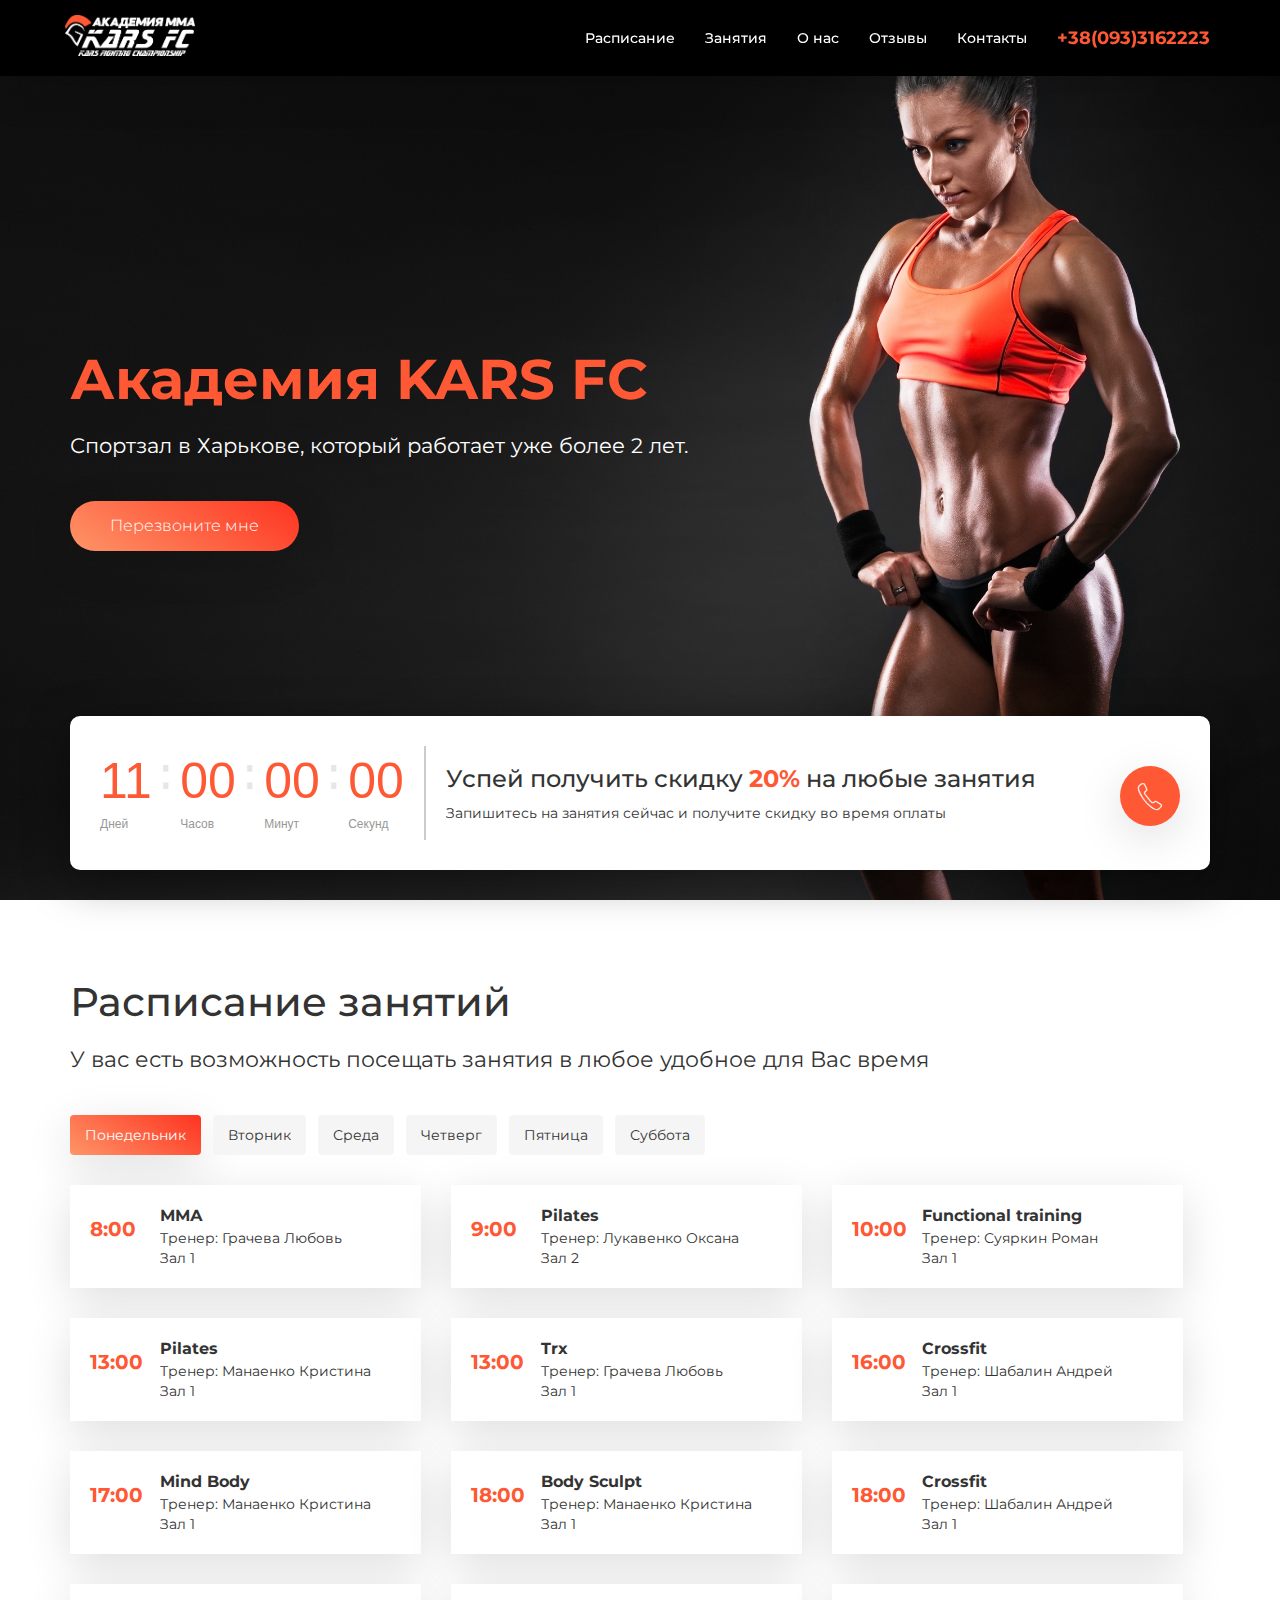
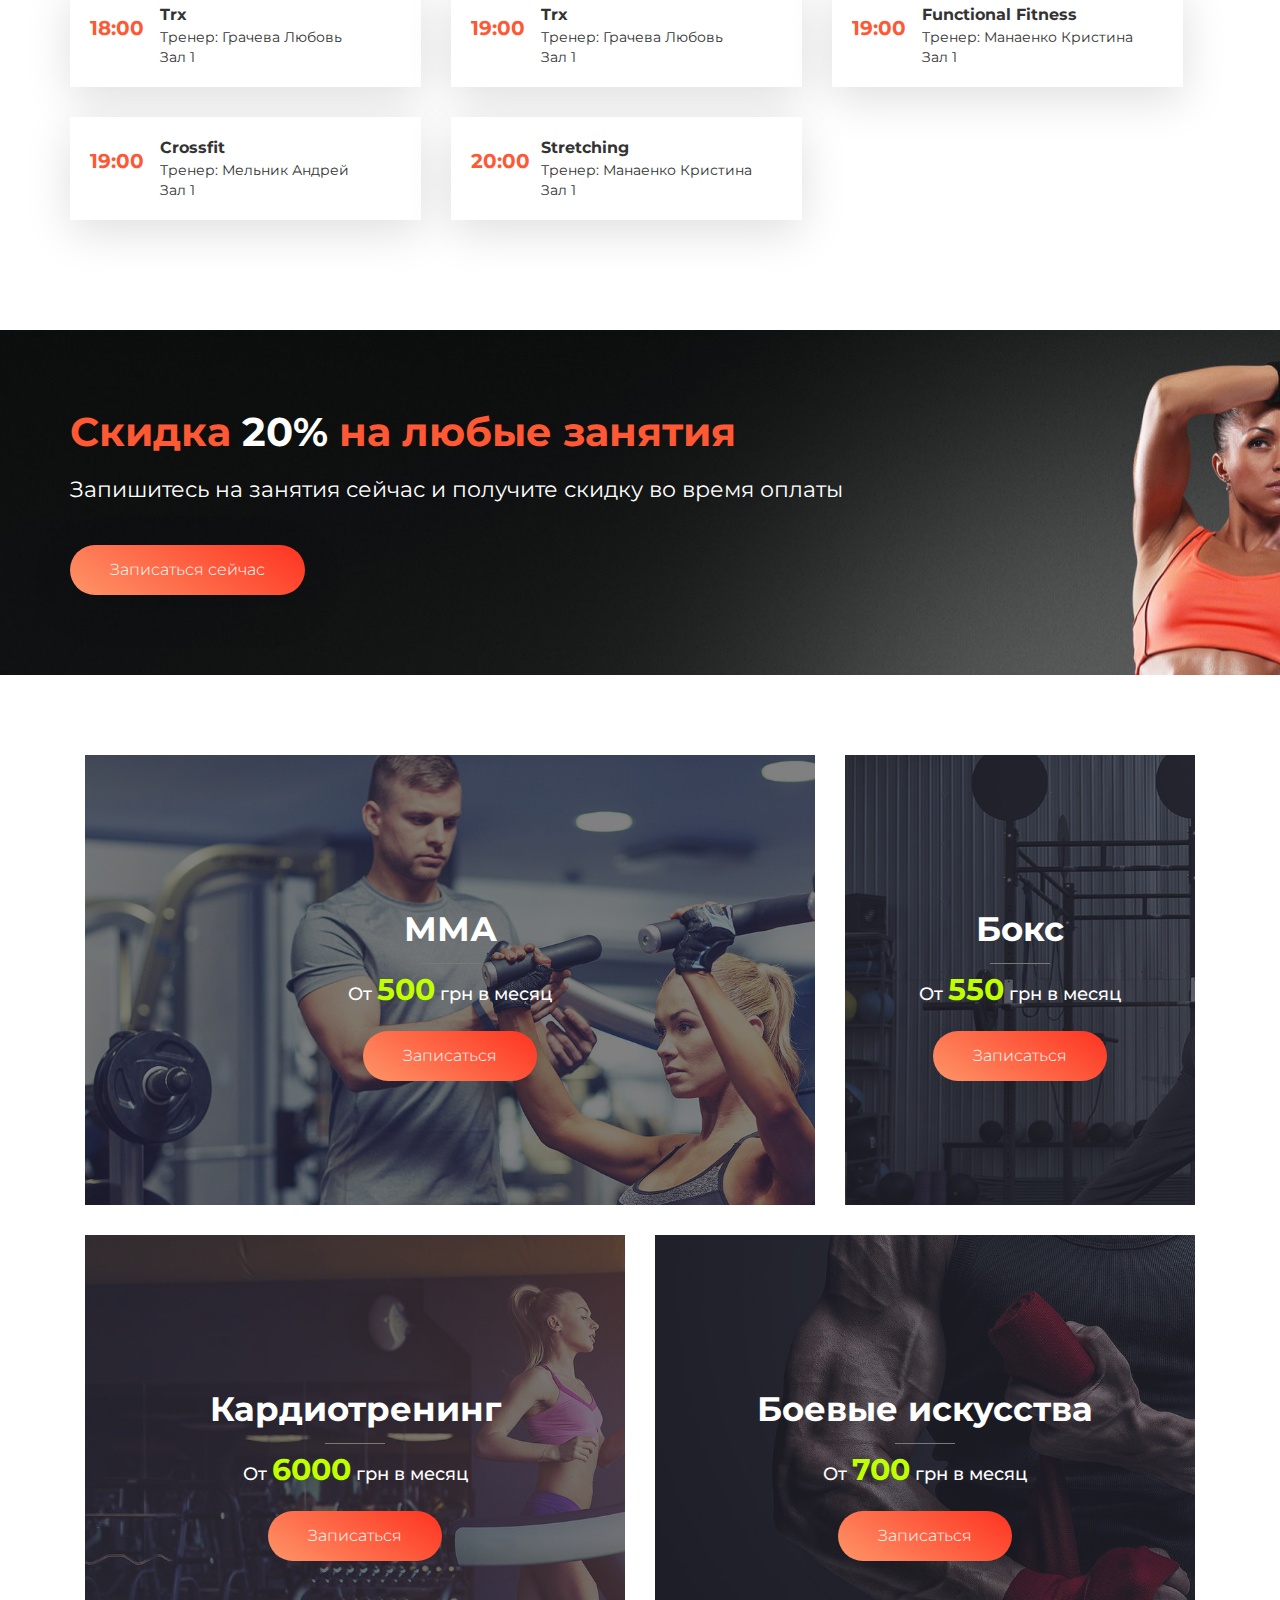
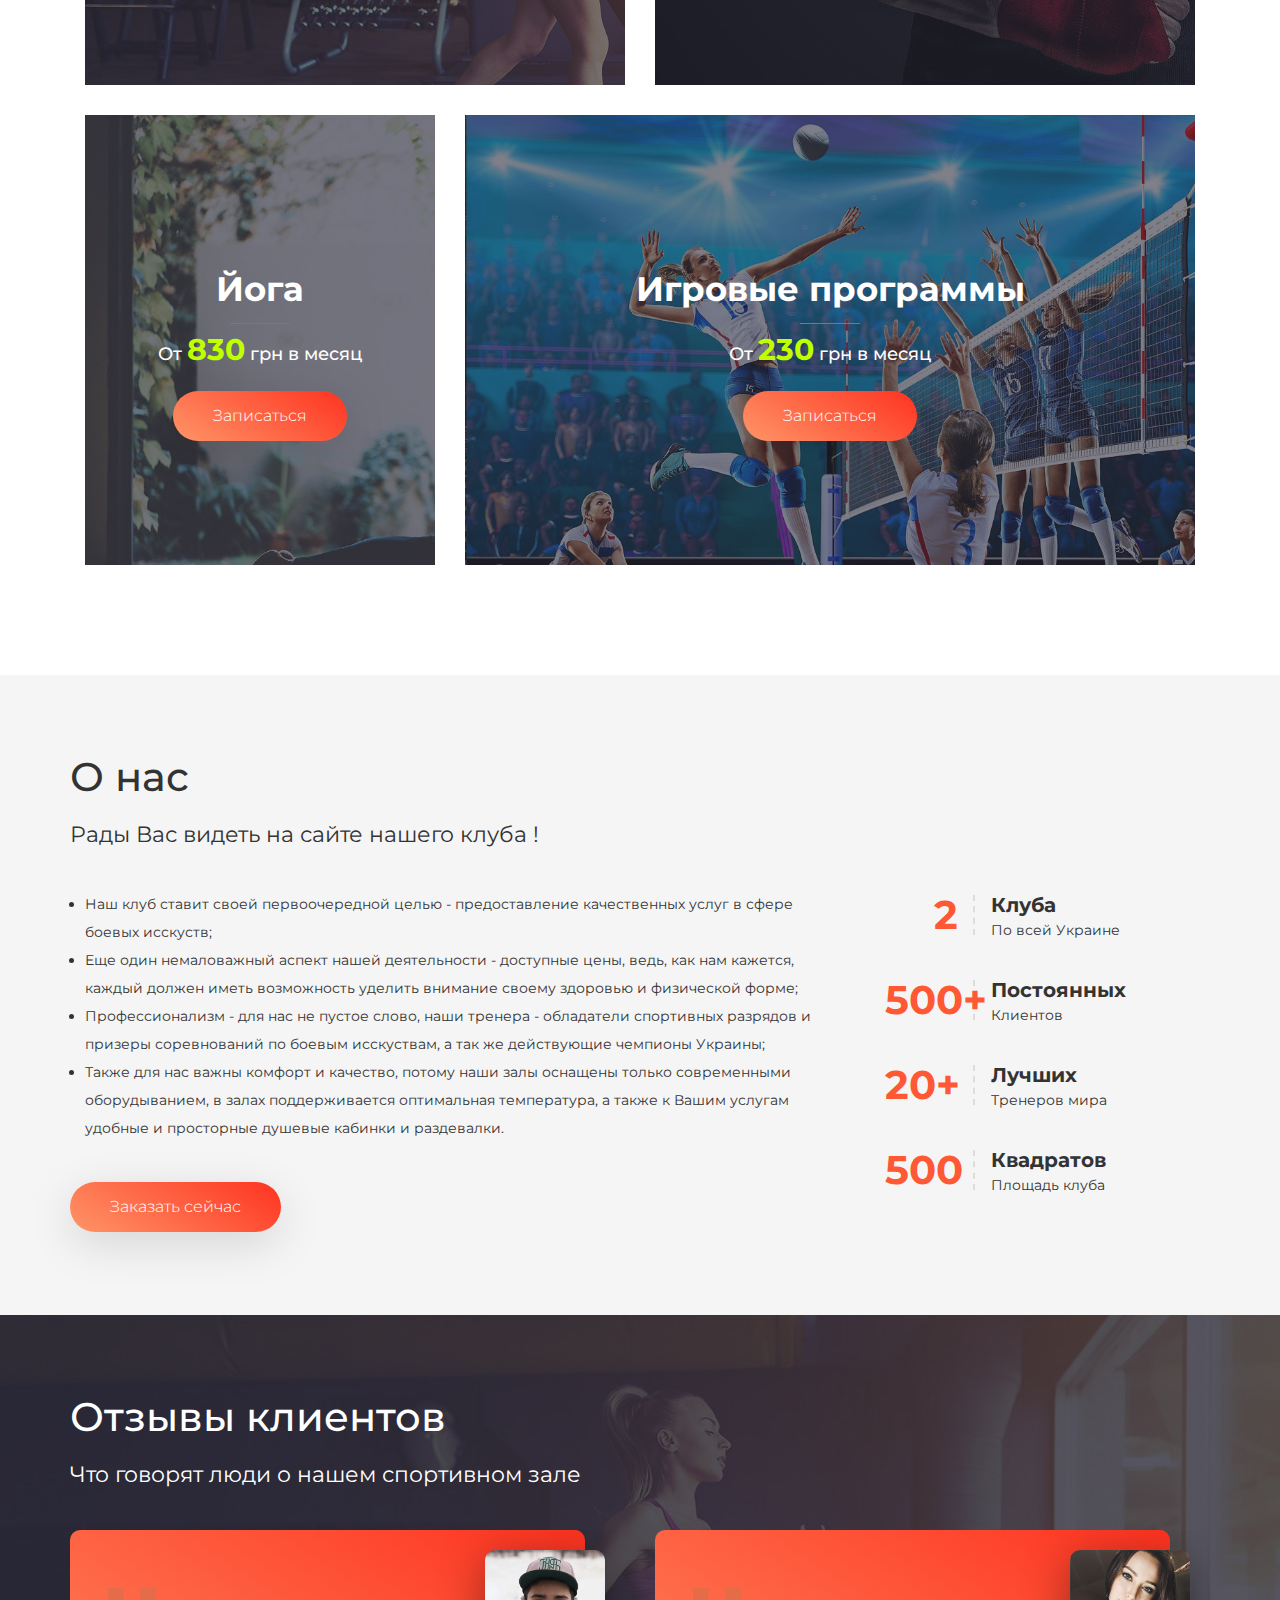
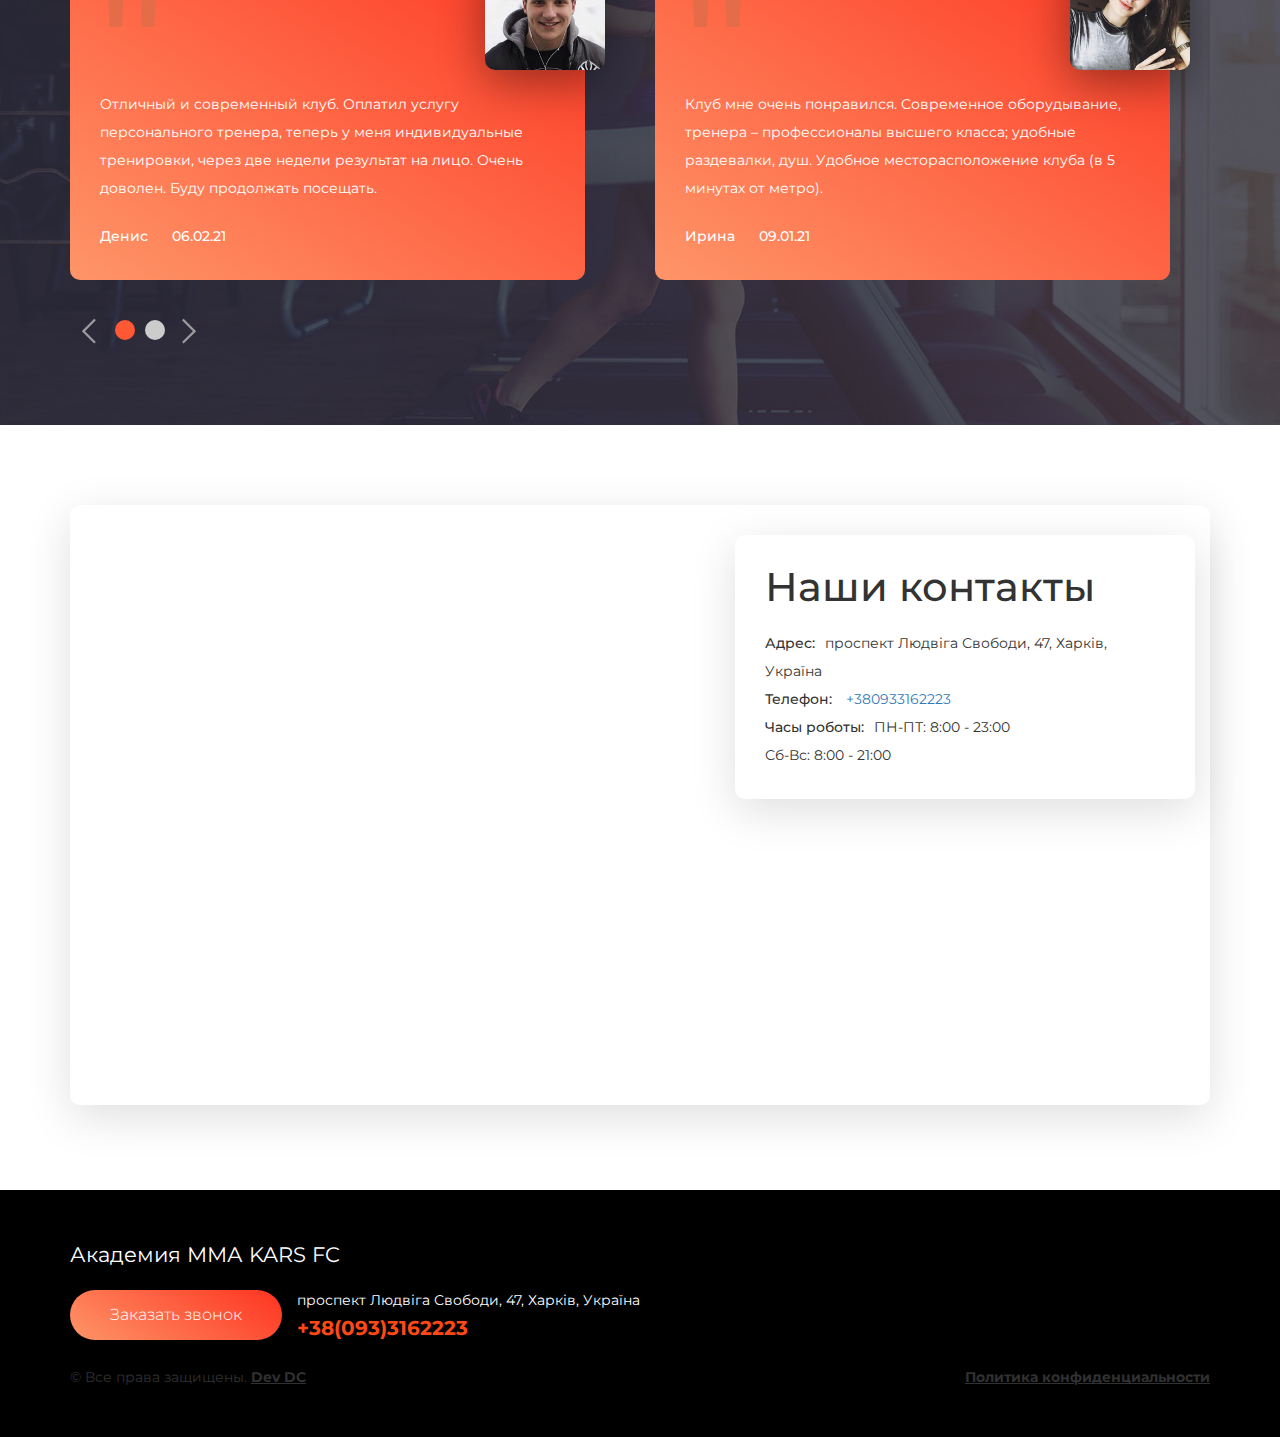
==== commit 2e80a149: "Update index.html" ====
--- a/index.html
+++ b/index.html
@@ -26,8 +26,8 @@
                 <span class="icon-bar"></span>
                 <span class="icon-bar"></span>
             </button>
-            <a class="navbar-brand" href="#">
-                <img src="img/logo (2).png" alt="">
+            <a class="navbar-brand">
+                <img src="img/logo.png" alt="">
             </a>
         </div>
         <div class="collapse navbar-collapse" id="bs-example-navbar-collapse-1">
@@ -49,8 +49,8 @@
 <header>
     <div class="container">
         <div class="header-box">
-            <h1>Академия ММА KARS FC</h1>
-            <div class="after-h1">Это клуб, который Lorem ipsum dolor sit amet, consectetuer adipiscing elit.</div>
+            <h1>Академия KARS FC</h1>
+            <div class="after-h1">Спортзал в Харькове, который работает уже более 2 лет.</div>
             <a href="#modal-call" data-toggle="modal" class="btn main-btn">Перезвоните мне</a>
         </div>
 
@@ -700,11 +700,10 @@
                 <div class="after-h2">Рады Вас видеть на сайте нашего клуба !</div>
                 <div class="text">
                   <ul>
-                      <li>Наш клуб ставит своей первоочередной целью - предоставление качественных услуг в сфере фитнеса;</li>
+                      <li>Наш клуб ставит своей первоочередной целью - предоставление качественных услуг в сфере боевых исскуств;</li>
                       <li>Еще один немаловажный аспект нашей деятельности - доступные цены, ведь, как нам кажется, каждый должен иметь возможность уделить внимание своему здоровью и физической форме;</li>
-                      <li>Профессионализм - для нас не пустое слово, наши тренеры и инструкторы - обладатели спортивных разрядов и призеры соревнований по фитнесу, атлетике и силовым видам спорта;</li>
-                      <li>Мы приемлем только индивидуальный подход и готовы составить персональный план занятий для Вас с учетом особенностей и расставленных акцентов;</li>
-                      <li>Также для нас важны комфорт и качество, потому наши залы оснащены только современными тренажерами, в залах поддерживается оптимальная температура, а также к Вашим услугам удобные и просторные душевые кабинки и раздевалки.</li>
+                      <li>Профессионализм - для нас не пустое слово, наши тренера - обладатели спортивных разрядов и призеры соревнований по боевым исскуствам, а так же действующие чемпионы Украины;</li>
+                      <li>Также для нас важны комфорт и качество, потому наши залы оснащены только современными оборудыванием, в залах поддерживается оптимальная температура, а также к Вашим услугам удобные и просторные душевые кабинки и раздевалки.</li>
                   </ul>
                 </div>
                 <a href="#modal-order" data-toggle="modal" class="btn main-btn">Заказать сейчас</a>
@@ -715,11 +714,11 @@
                    <span>Клуба</span>По всей Украине
                </div>
                 <div class="about-item">
-                    <div class="num">978</div>
+                    <div class="num">500+</div>
                     <span>Постоянных</span>Клиентов
                 </div>
                 <div class="about-item">
-                    <div class="num">50</div>
+                    <div class="num">20+</div>
                     <span>Лучших</span>Тренеров мира
                 </div>
                 <div class="about-item">
@@ -743,10 +742,10 @@
                     <img src="img/review-item2.jpg">
                     <div class="text">
                         Отличный и современный клуб. Оплатил услугу персонального тренера, теперь у
-                        меня индивидуальная программа занятий и питания, через две недели результат на лицо. Очень доволен.
+                        меня индивидуальные тренировки, через две недели результат на лицо. Очень доволен.
                         Буду продолжать посещать.
                     </div>
-                    <div class="autor">Денис <span class="date">06.02.19</span></div>
+                    <div class="autor">Денис <span class="date">06.02.21</span></div>
                 </div>
             </div>
             <div>
@@ -754,10 +753,10 @@
                     <div class="re">"</div>
                     <img src="img/review-item1.jpg">
                     <div class="text">
-                        Клуб мне очень понравился. Современные тренажеры, инструкторы – профессионалы
-                        высшего класса; удобные раздевалки, большой бассейн. Удобное месторасположение клуба.
-                    </div>
-                    <div class="autor">Ирина <span class="date">09.01.20</span></div>
+                        Клуб мне очень понравился. Современное оборудывание, тренера – профессионалы
+                        высшего класса; удобные раздевалки, душ. Удобное месторасположение клуба (в 5 минутах от метро).
+                    </div>
+                    <div class="autor">Ирина <span class="date">09.01.21</span></div>
                 </div>
             </div>
             <div>
@@ -784,7 +783,6 @@
                     <h2>Наши контакты</h2>
                     <div class="contact-item"><span>Адрес:</span>проспект Людвіга Свободи, 47, Харків, Україна</div>
                     <div class="contact-item"><span>Телефон:</span> <a href="tel:+380933162223">+380933162223</a></div>
-                    <div class="contact-item"><span>Email:</span> <a href="mail@mail.com">mail@mail.com</a></div>
                     <div class="contact-item"><span>Часы роботы:</span>ПН-ПТ: 8:00 - 23:00<br>Сб-Вс: 8:00 - 21:00</div>
                 </div>
             </div>
@@ -800,7 +798,7 @@
             <a href="#modal-call" data-toggle="modal" class="btn main-btn">Заказать звонок</a>
             <div class="contact">
                 <span class="adress">проспект Людвіга Свободи, 47, Харків, Україна</span>
-                <a href="tel:+89999999999">+38(093)3162223</a>
+                <a href="tel:+38(093)3162223">+38(093)3162223</a>
             </div>
         </div>
 
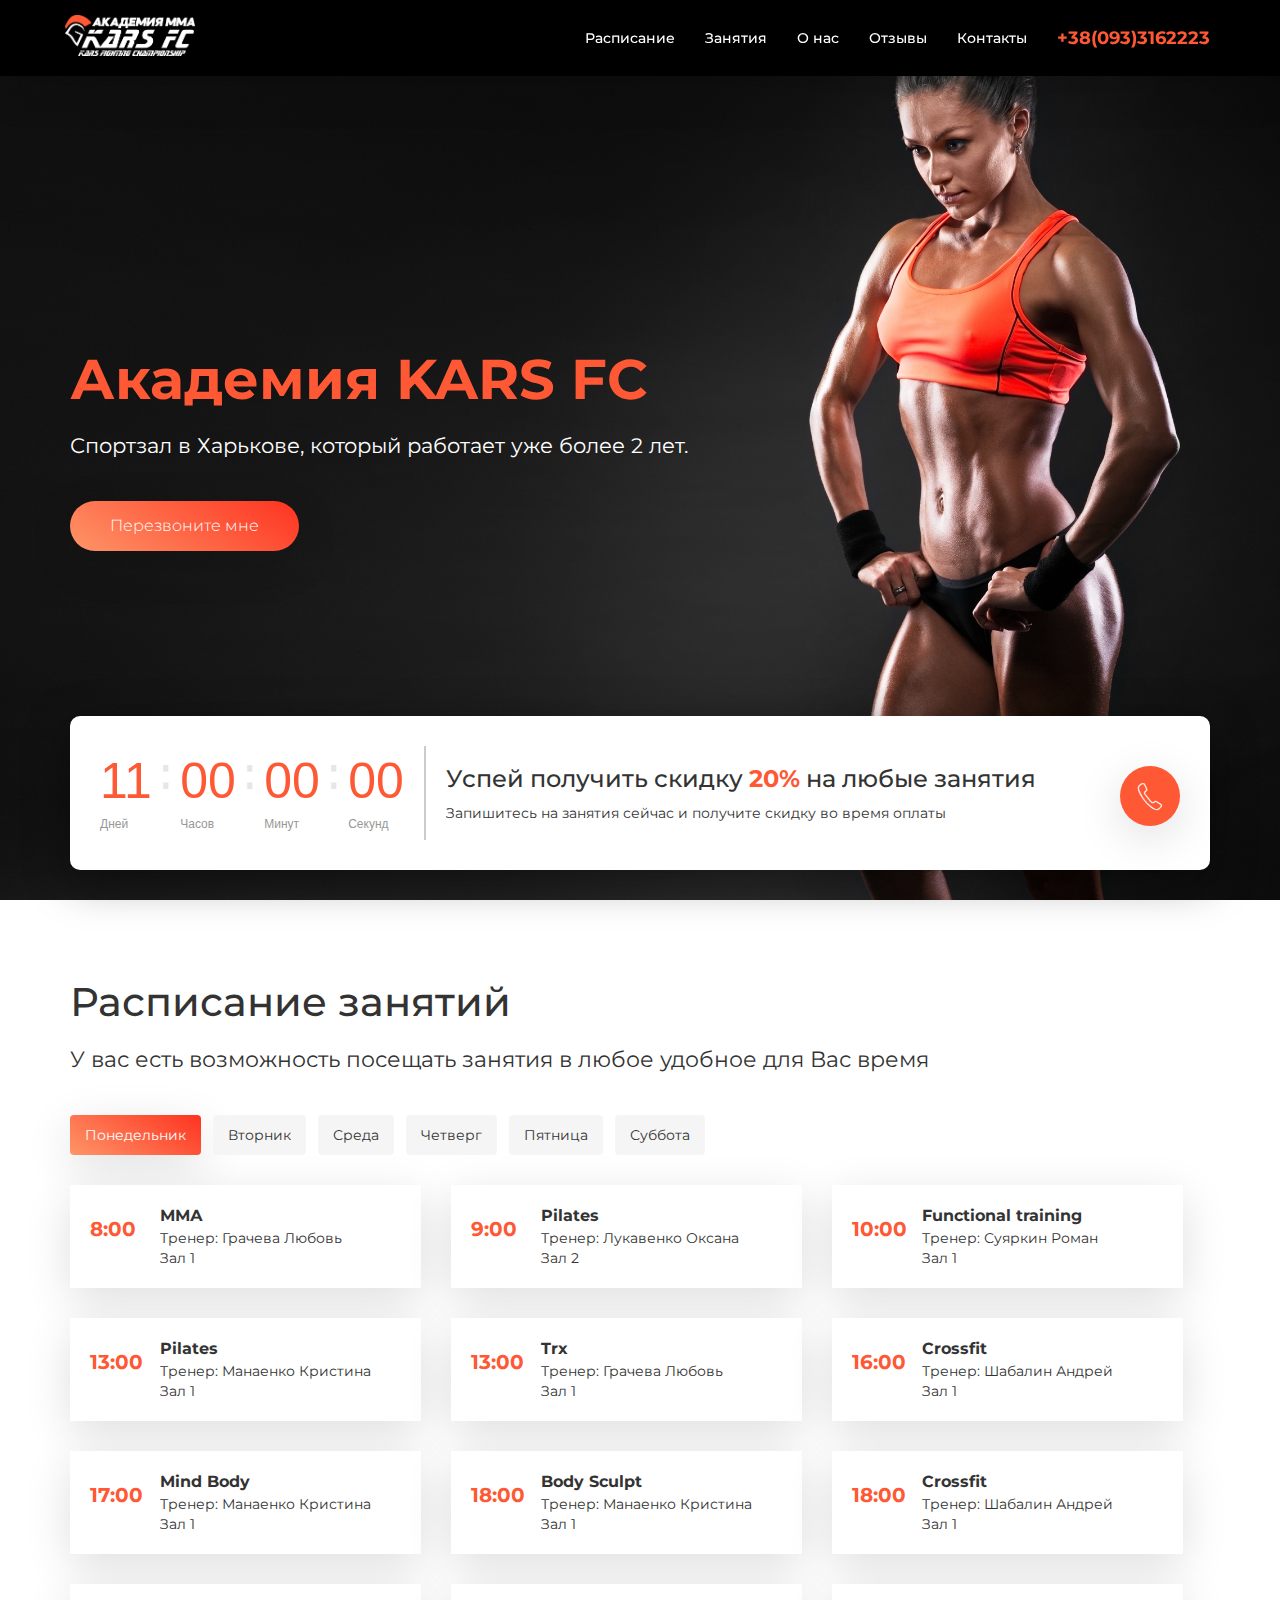
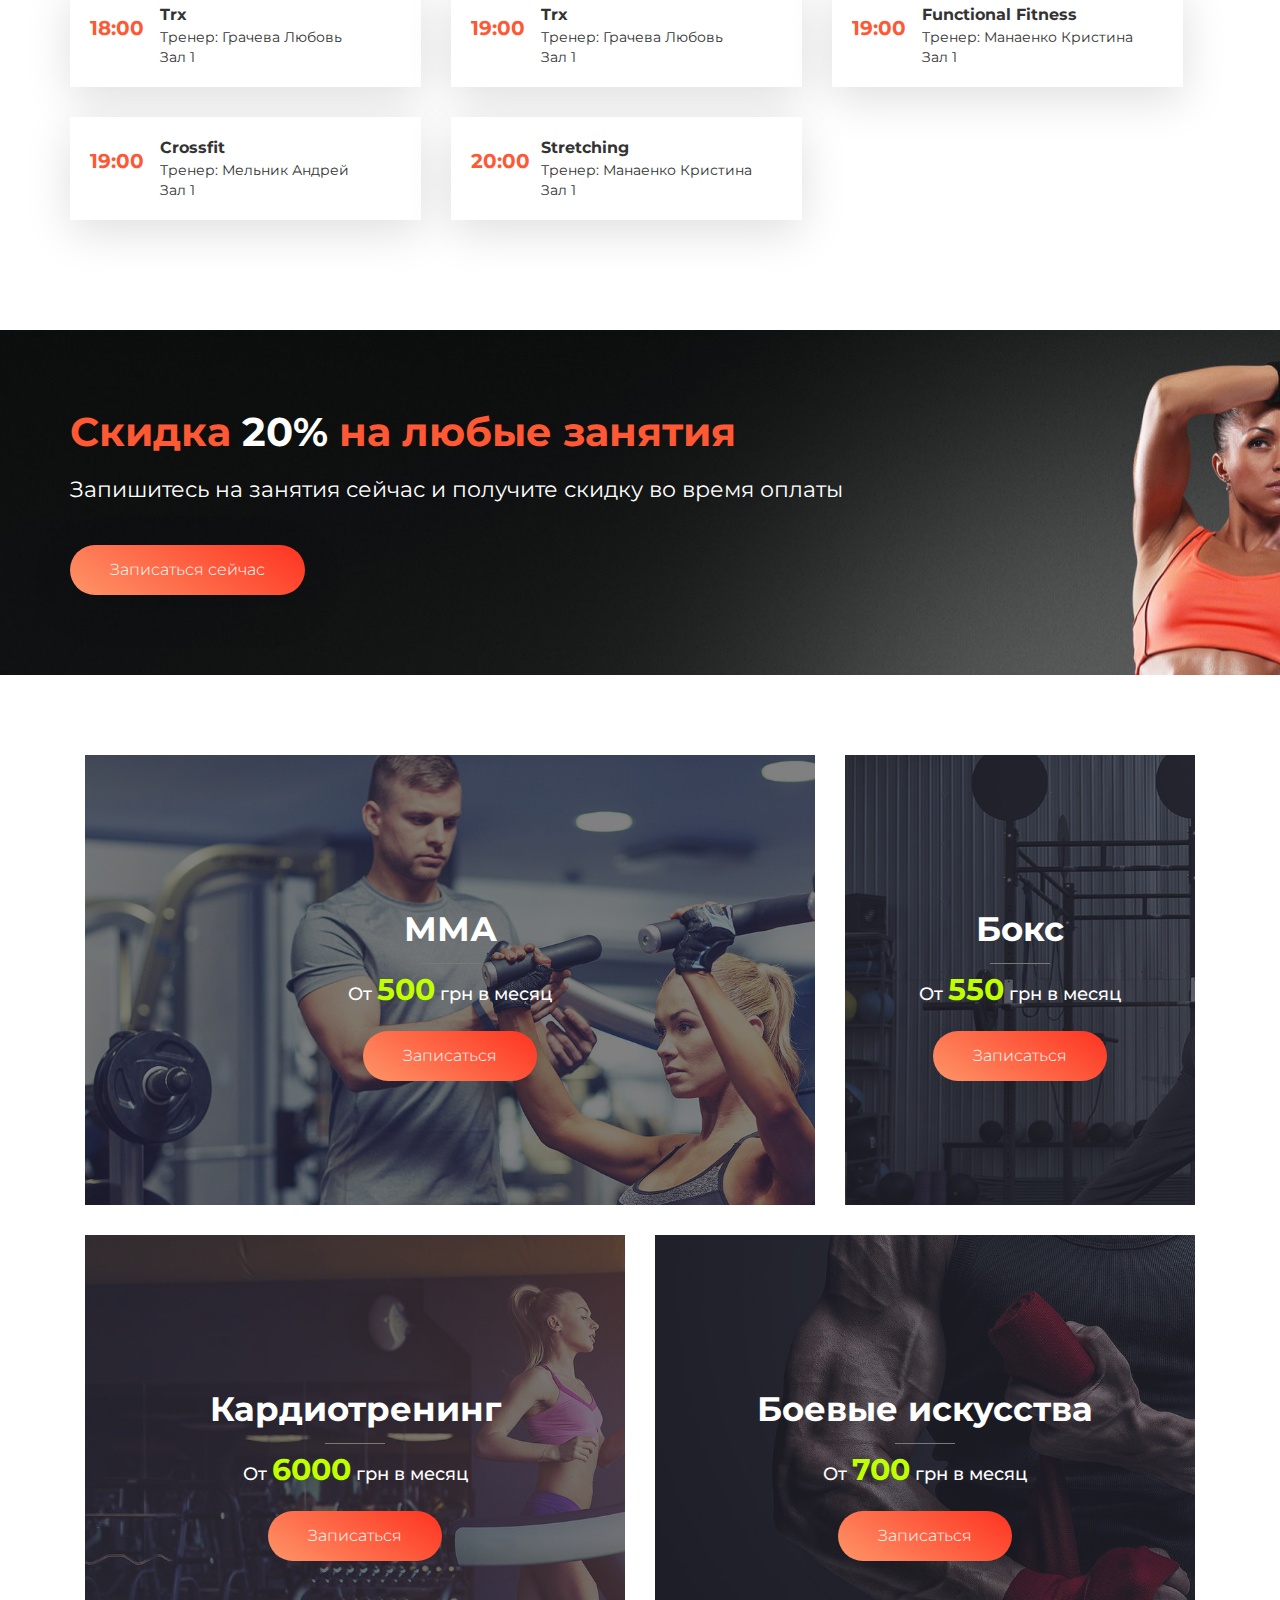
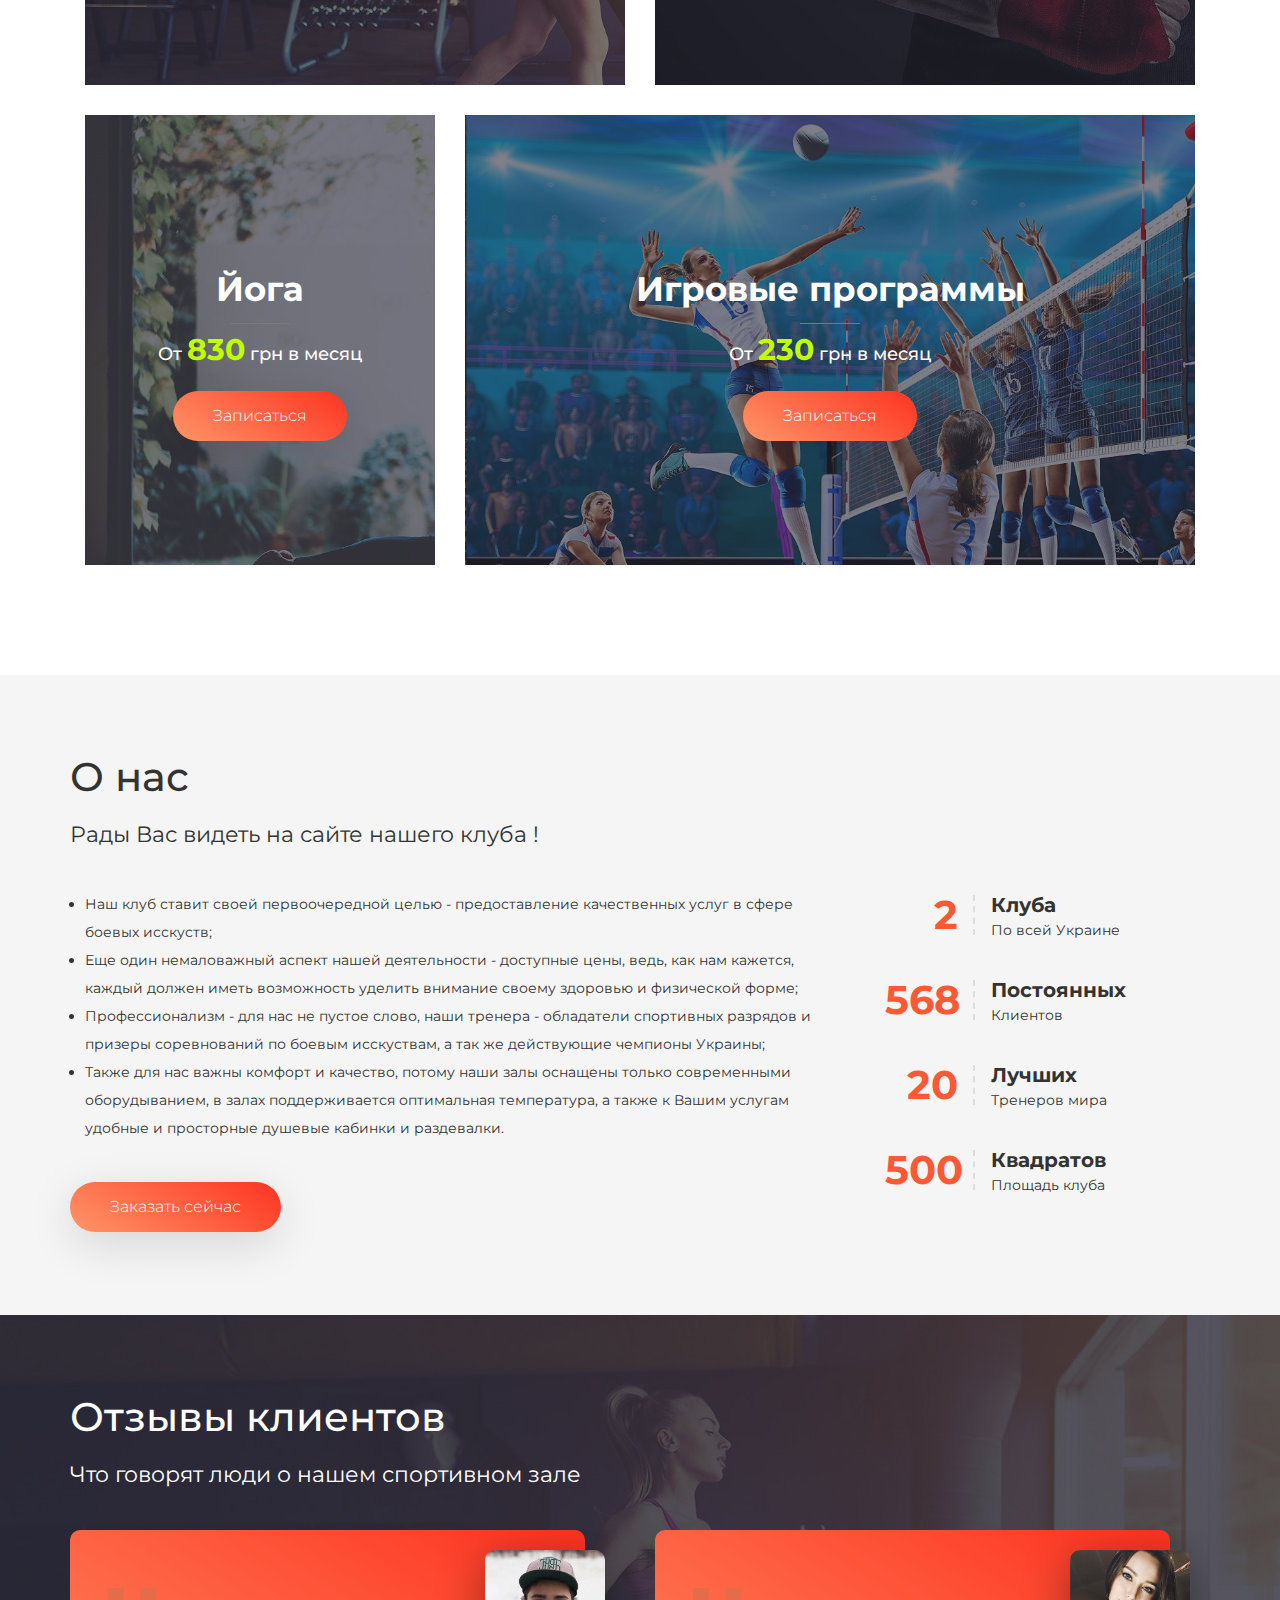
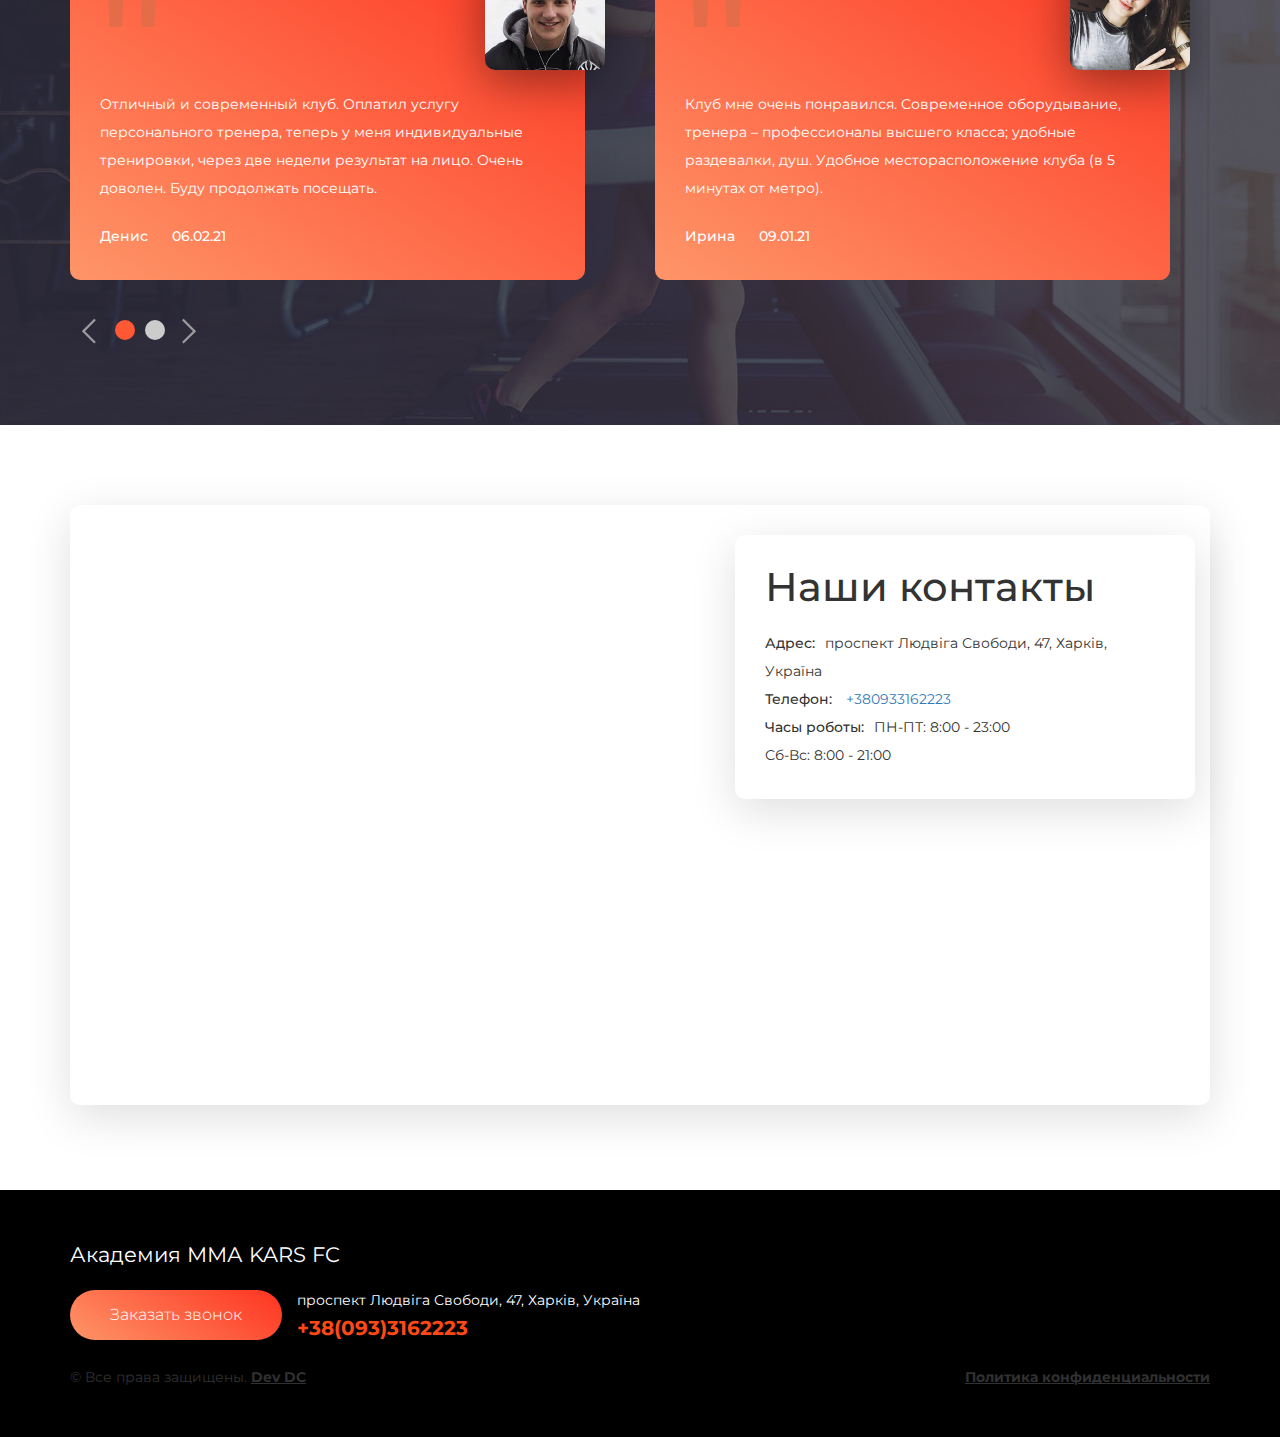
==== commit 255fb5f9: "Update index.html" ====
--- a/index.html
+++ b/index.html
@@ -714,11 +714,11 @@
                    <span>Клуба</span>По всей Украине
                </div>
                 <div class="about-item">
-                    <div class="num">500+</div>
+                    <div class="num">568</div>
                     <span>Постоянных</span>Клиентов
                 </div>
                 <div class="about-item">
-                    <div class="num">20+</div>
+                    <div class="num">20</div>
                     <span>Лучших</span>Тренеров мира
                 </div>
                 <div class="about-item">
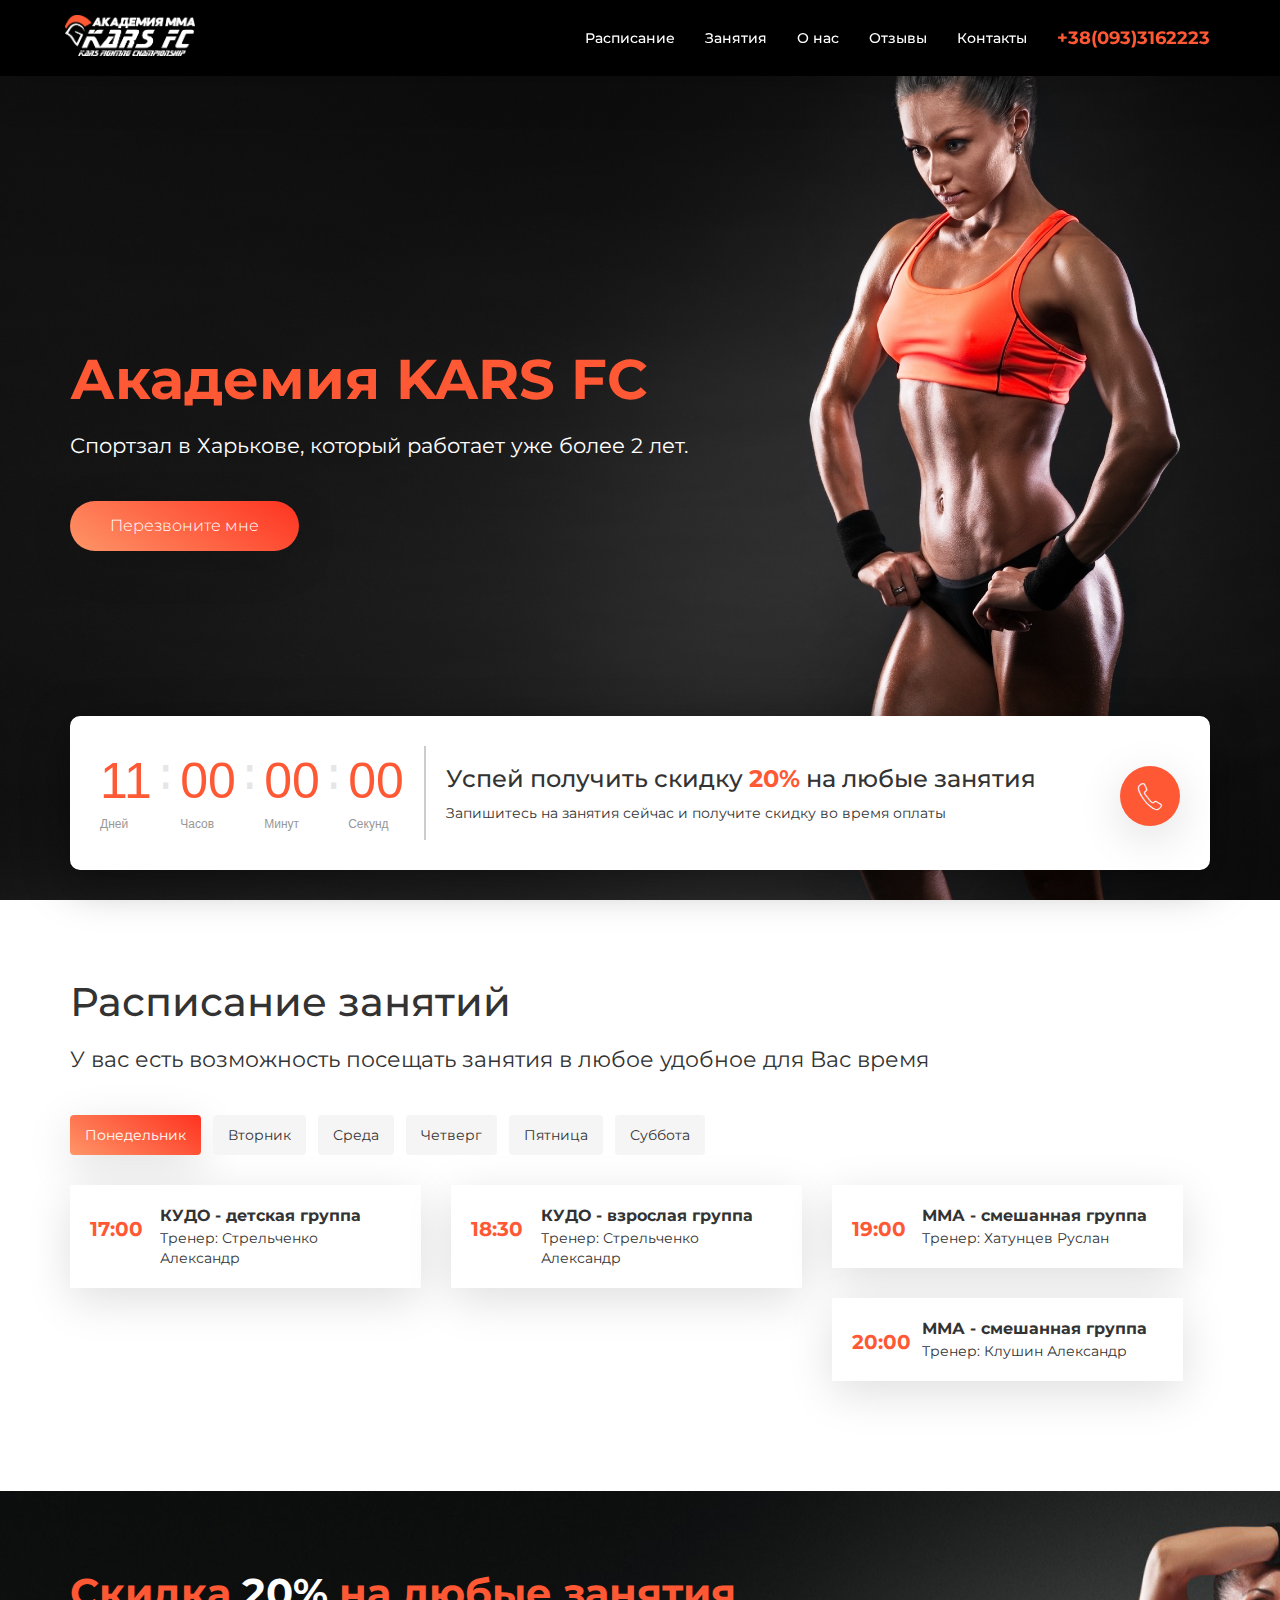
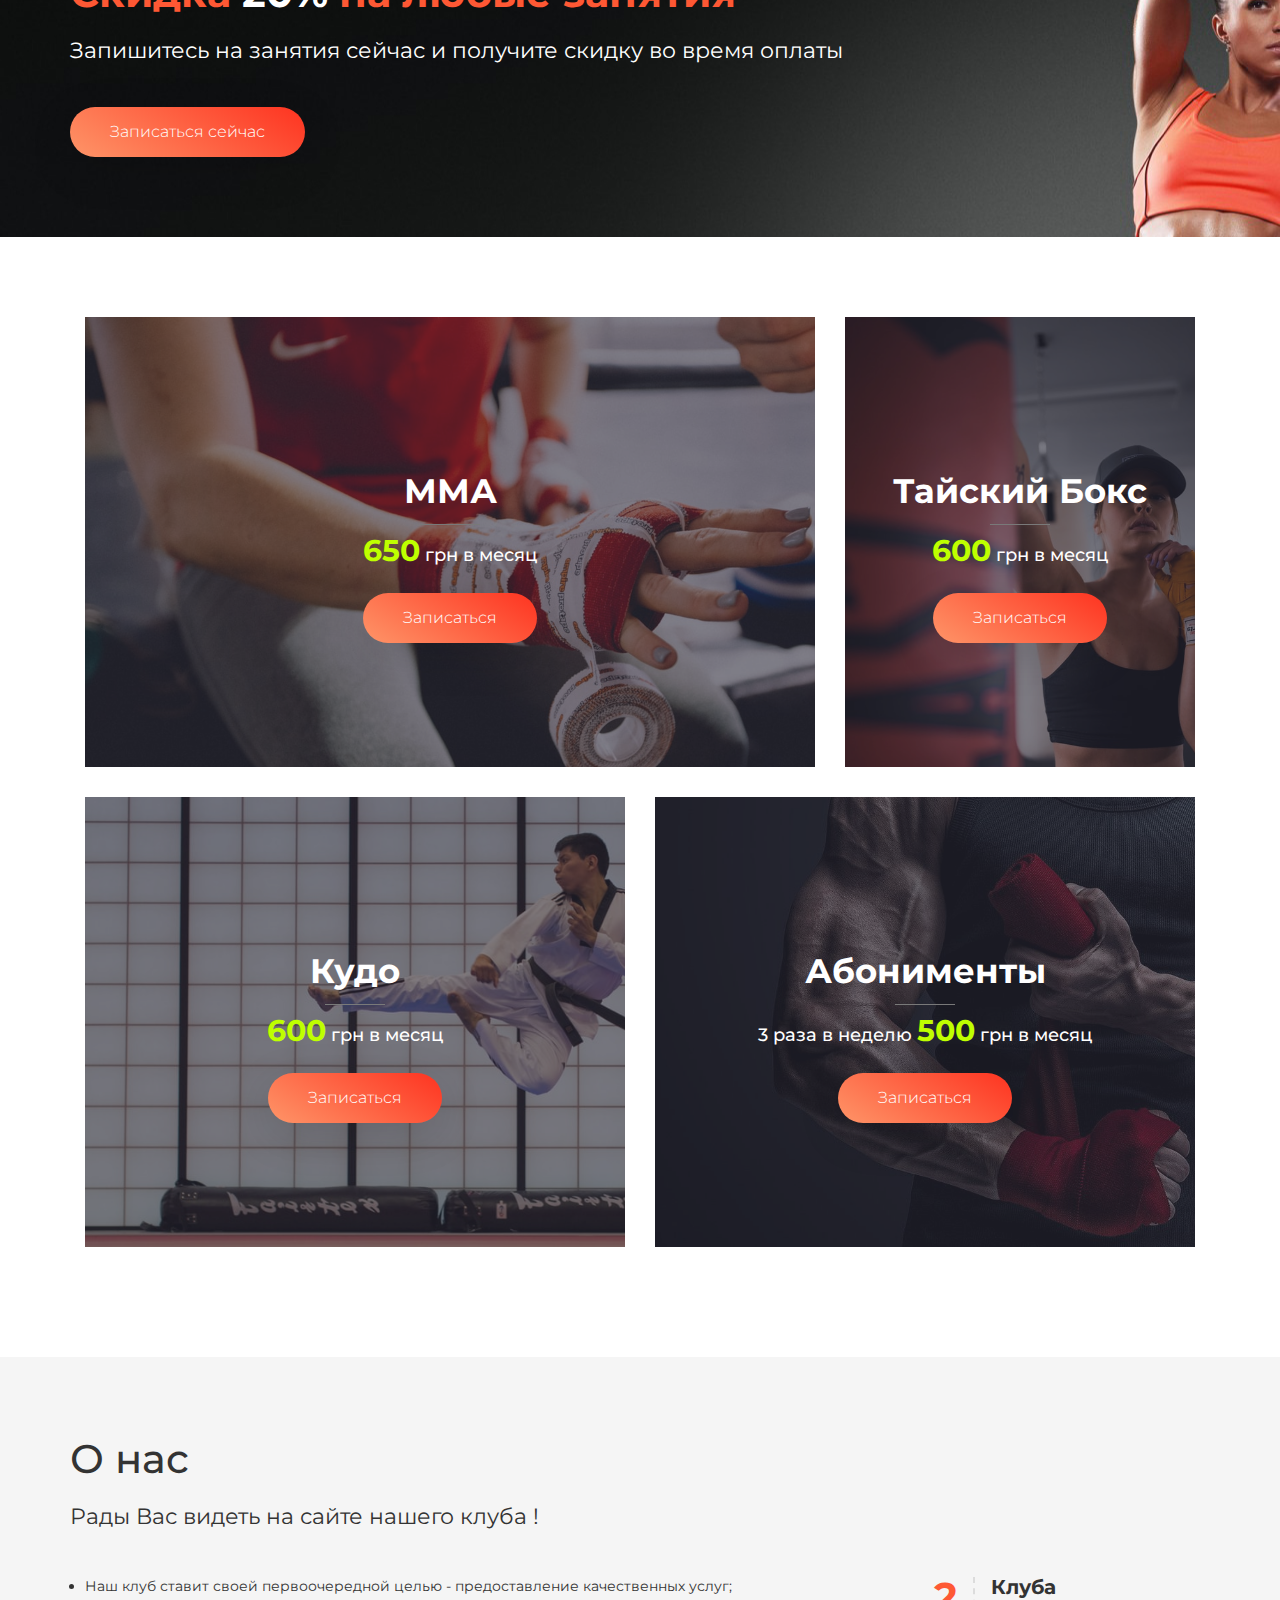
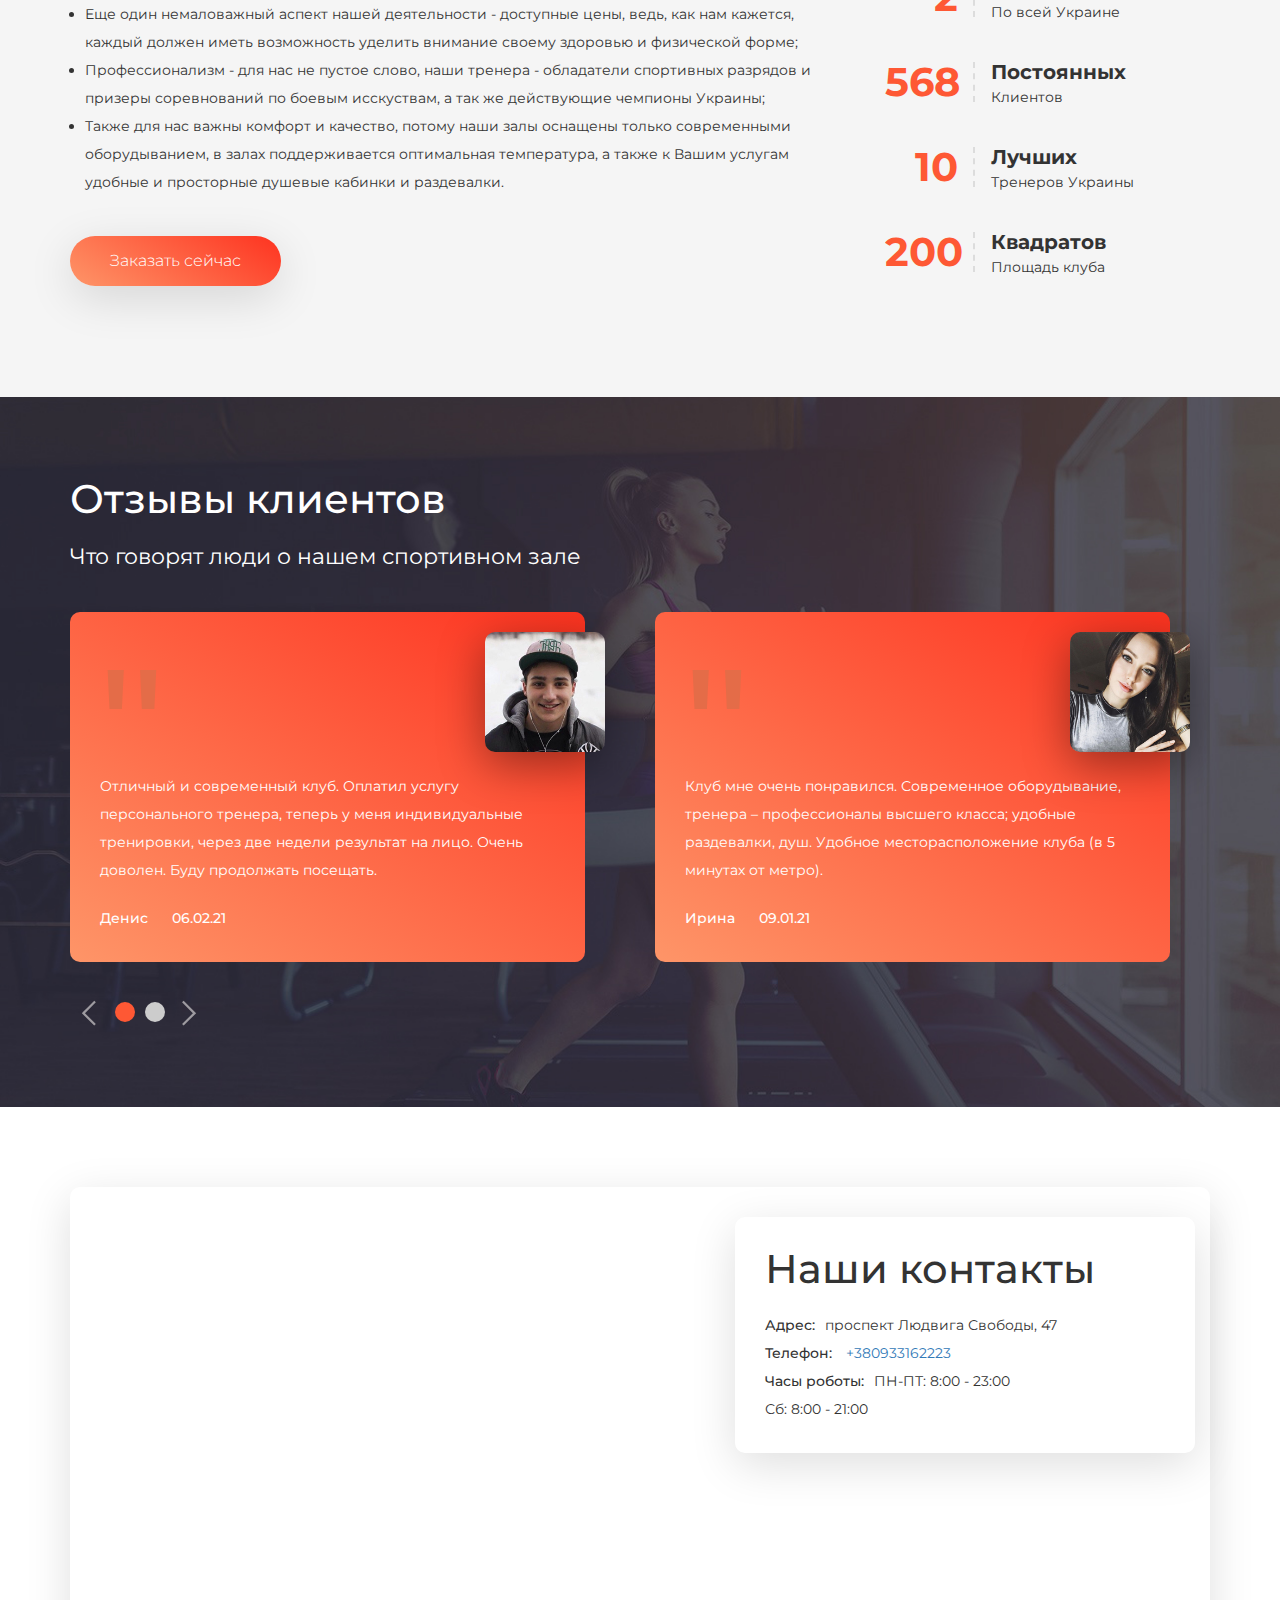
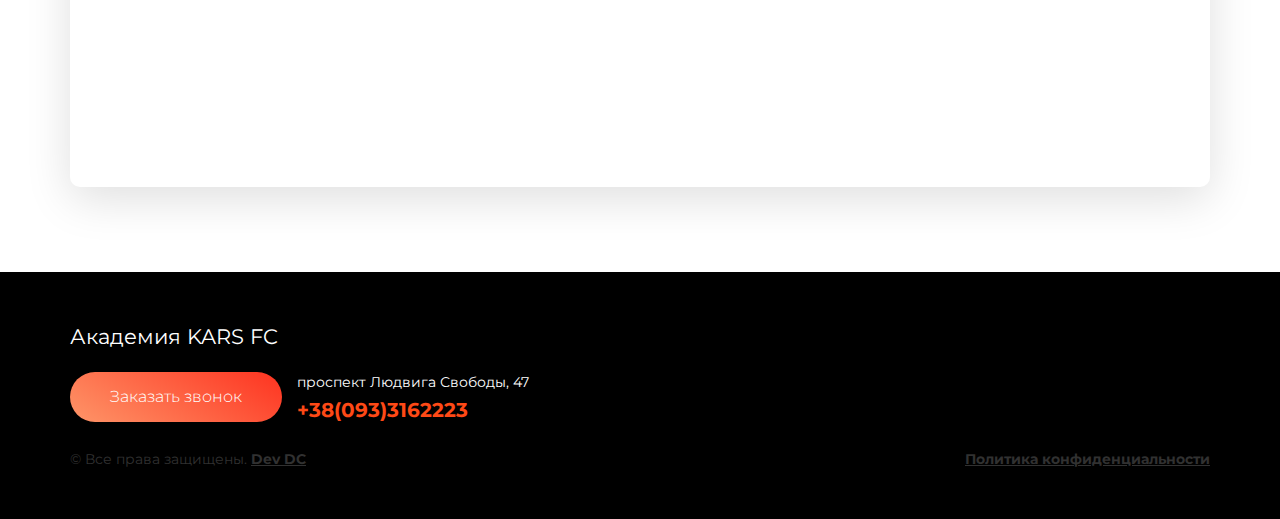
==== commit 87a114d7: "321" ====
--- a/index.html
+++ b/index.html
@@ -7,7 +7,8 @@
     <meta name="viewport" content="width=device-width, initial-scale=1">
     <meta name="description" content="">
     <meta name="author" content="Dev DC">
-    <title>Академия ММА KARS FC</title>
+    <title>Академия KARS FC</title>
+    <!-- <link rel="icon" href="img/favicon.ico" type="image/png"> -->
     <link rel="stylesheet" href="css/bootstrap.min.css">
     <link rel="stylesheet" href="css/pe-icon-7-stroke.css">
     <link rel="stylesheet" href="css/owl.carousel.min.css">
@@ -15,921 +16,470 @@
 </head>
 
 <body>
-
-
-<nav class="navbar navbar-default navbar-fixed-top">
-    <div class="container">
-        <div class="navbar-header">
-            <button type="button" class="navbar-toggle collapsed" data-toggle="collapse" data-target="#bs-example-navbar-collapse-1" aria-expanded="false">
-                <span class="sr-only">Toggle navigation</span>
-                <span class="icon-bar"></span>
-                <span class="icon-bar"></span>
-                <span class="icon-bar"></span>
-            </button>
-            <a class="navbar-brand">
-                <img src="img/logo.png" alt="">
-            </a>
-        </div>
-        <div class="collapse navbar-collapse" id="bs-example-navbar-collapse-1">
-            <ul class="nav navbar-nav navbar-right">
-                <li><a href="#timing" class="animate-scroll">Расписание</a></li>
-                <li><a href="#sport" class="animate-scroll">Занятия</a></li>
-                <li><a href="#about" class="animate-scroll">О нас</a></li>
-                <li><a href="#review" class="animate-scroll">Отзывы</a></li>
-                <li><a href="#contact" class="animate-scroll">Контакты</a></li>
-
-                <li class="phone">
-                    <a href="tel:+380933162223">+38(093)3162223</a>
-                </li>
+    <nav class="navbar navbar-default navbar-fixed-top">
+        <div class="container">
+            <div class="navbar-header">
+                <button type="button" class="navbar-toggle collapsed" data-toggle="collapse" data-target="#bs-example-navbar-collapse-1" aria-expanded="false">
+                    <span class="sr-only">Toggle navigation</span>
+                    <span class="icon-bar"></span>
+                    <span class="icon-bar"></span>
+                    <span class="icon-bar"></span>
+                </button>
+                <a class="navbar-brand">
+                    <img src="img/logo.png" alt="">
+                </a>
+            </div>
+            <div class="collapse navbar-collapse" id="bs-example-navbar-collapse-1">
+                <ul class="nav navbar-nav navbar-right">
+                    <li><a href="#timing" class="animate-scroll">Расписание</a></li>
+                    <li><a href="#sport" class="animate-scroll">Занятия</a></li>
+                    <li><a href="#about" class="animate-scroll">О нас</a></li>
+                    <li><a href="#review" class="animate-scroll">Отзывы</a></li>
+                    <li><a href="#contact" class="animate-scroll">Контакты</a></li>
+                    <li class="phone">
+                        <a href="tel:+380933162223">+38(093)3162223</a>
+                    </li>
+                </ul>
+            </div>
+        </div>
+    </nav>
+    <header>
+        <div class="container">
+            <div class="header-box">
+                <h1>Академия KARS FC</h1>
+                <div class="after-h1">Спортзал в Харькове, который работает уже более 2 лет.</div>
+                <a href="#modal-call" data-toggle="modal" class="btn main-btn">Перезвоните мне</a>
+            </div>
+            <div class="header-form">
+                <div>
+                    <div id="clockdiv">
+                        <div>
+                            <span class="days">10</span>
+                            <div class="smalltext">Дней</div>
+                        </div>
+                        <div>
+                            <span class="hours">23</span>
+                            <div class="smalltext">Часов</div>
+                        </div>
+                        <div>
+                            <span class="minutes">59</span>
+                            <div class="smalltext">Минут</div>
+                        </div>
+                        <div>
+                            <span class="seconds">53</span>
+                            <div class="smalltext">Секунд</div>
+                        </div>
+                    </div>
+                </div>
+                <div class="header-form-text">
+                    <h3>Успей получить скидку <span>20%</span> на любые занятия</h3>
+                    <div class="text">Запишитесь на занятия сейчас и получите скидку во время оплаты</div>
+                    <a href="#modal-order" data-toggle="modal"><span class="pe-7s-call"></span></a>
+                </div>
+            </div>
+        </div>
+    </header>
+    <section id="timing">
+        <div class="container">
+            <h2>Расписание занятий</h2>
+            <div class="after-h2">У вас есть возможность посещать занятия в любое удобное для Вас время</div>
+            <ul class="nav nav-pills">
+                <li class="active"><a data-toggle="pill" href="#timing-tab1">Понедельник</a></li>
+                <li><a data-toggle="pill" href="#timing-tab2">Вторник</a></li>
+                <li><a data-toggle="pill" href="#timing-tab3">Среда</a></li>
+                <li><a data-toggle="pill" href="#timing-tab4">Четверг</a></li>
+                <li><a data-toggle="pill" href="#timing-tab5">Пятница</a></li>
+                <li><a data-toggle="pill" href="#timing-tab6">Суббота</a></li>
             </ul>
+            <div class="tab-content">
+                <div id="timing-tab1" class="tab-pane fade in active">
+                    <div class="time-box">
+                        <div class="time">17:00</div>
+                        <div class="title">КУДО - детская группа</div>
+                        <div class="name">Тренер: Стрельченко Александр</div>
+                    </div>
+                    <div class="time-box">
+                        <div class="time">18:30</div>
+                        <div class="title">КУДО - взрослая группа</div>
+                        <div class="name">Тренер: Стрельченко Александр</div>
+                    </div>
+                    <div class="time-box">
+                        <div class="time">19:00</div>
+                        <div class="title">ММА - смешанная группа</div>
+                        <div class="name">Тренер: Хатунцев Руслан</div>
+                    </div>
+                    <div class="time-box">
+                        <div class="time">20:00</div>
+                        <div class="title">ММА - смешанная группа</div>
+                        <div class="name">Тренер: Клушин Александр</div>
+                    </div>
+                </div>
+                <div id="timing-tab2" class="tab-pane fade">
+                    <div class="time-box">
+                        <div class="time">18:30</div>
+                        <div class="title">ММА - смешанная группа</div>
+                        <div class="name">Тренер: Сергеев Андрей</div>
+                    </div>
+                    <div class="time-box">
+                        <div class="time">20:00</div>
+                        <div class="title">Тайский Бокс - смешанная группа</div>
+                        <div class="name">Тренер: Боровицкий Олег</div>
+                    </div>
+                    <div class="time-box">
+                        <div class="time">20:00</div>
+                        <div class="title">ММА - смешанная группа</div>
+                        <div class="name">Тренер: Клушин Александр</div>
+                    </div>
+                </div>
+                <div id="timing-tab3" class="tab-pane fade">
+                    <div class="time-box">
+                        <div class="time">17:00</div>
+                        <div class="title">КУДО - детская группа</div>
+                        <div class="name">Тренер: Стрельченко Александр</div>
+                    </div>
+                    <div class="time-box">
+                        <div class="time">18:30</div>
+                        <div class="title">КУДО - взрослая группа</div>
+                        <div class="name">Тренер: Стрельченко Александр</div>
+                    </div>
+                    <div class="time-box">
+                        <div class="time">19:00</div>
+                        <div class="title">ММА - смешанная группа</div>
+                        <div class="name">Тренер: Хатунцев Руслан</div>
+                    </div>
+                    <div class="time-box">
+                        <div class="time">20:00</div>
+                        <div class="title">ММА - смешанная группа</div>
+                        <div class="name">Тренер: Клушин Александр</div>
+                    </div>
+                </div>
+                <div id="timing-tab4" class="tab-pane fade">
+                    <div class="time-box">
+                        <div class="time">18:30</div>
+                        <div class="title">ММА - смешанная группа</div>
+                        <div class="name">Тренер: Сергеев Андрей</div>
+                    </div>
+                    <div class="time-box">
+                        <div class="time">20:00</div>
+                        <div class="title">Тайский Бокс - смешанная группа</div>
+                        <div class="name">Тренер: Боровицкий Олег</div>
+                    </div>
+                    <div class="time-box">
+                        <div class="time">20:00</div>
+                        <div class="title">ММА - смешанная группа</div>
+                        <div class="name">Тренер: Клушин Александр</div>
+                    </div>
+                </div>
+                <div id="timing-tab5" class="tab-pane fade">
+                    <div class="time-box">
+                        <div class="time">17:00</div>
+                        <div class="title">КУДО - детская группа</div>
+                        <div class="name">Тренер: Стрельченко Александр</div>
+                    </div>
+                    <div class="time-box">
+                        <div class="time">18:30</div>
+                        <div class="title">КУДО - взрослая группа</div>
+                        <div class="name">Тренер: Стрельченко Александр</div>
+                    </div>
+                    <div class="time-box">
+                        <div class="time">19:00</div>
+                        <div class="title">ММА - смешанная группа</div>
+                        <div class="name">Тренер: Хатунцев Руслан</div>
+                    </div>
+                    <div class="time-box">
+                        <div class="time">20:00</div>
+                        <div class="title">ММА - смешанная группа</div>
+                        <div class="name">Тренер: Клушин Александр</div>
+                    </div>
+                </div>
+                <div id="timing-tab6" class="tab-pane fade">
+                    <div class="time-box">
+                        <div class="time">15:30</div>
+                        <div class="title">Тайский Бокс - смешанная группа</div>
+                        <div class="name">Тренер: Боровицкий Олег</div>
+                    </div>
+                </div>
+            </div>
+        </div>
+    </section>
+    <section id="sale">
+        <div class="container">
+            <h2>Скидка <span>20%</span> на любые занятия</h2>
+            <div class="after-h2">Запишитесь на занятия сейчас и получите скидку во время оплаты</div>
+            <a href="#modal-order" data-toggle="modal" class="btn main-btn">Записаться сейчас</a>
+        </div>
+    </section>
+    <section id="sport">
+        <div class="container">
+            <div class="col-md-8 col-sm-12">
+                <div class="sport-box sp1">
+                    <div class="sport-over">
+                        <span class="title">ММА</span>
+                        <div class="text"><span>650</span> грн в месяц</div>
+                        <a href="#modal-order" class="btn main-btn" data-toggle="modal">Записаться</a>
+                    </div>
+                    <img src="img/sport-item1.jpg" alt="">
+                </div>
+            </div>
+            <div class="col-md-4 col-sm-12">
+                <div class="sport-box sp3">
+                    <div class="sport-over">
+                        <span class="title">Тайский Бокс</span>
+                        <div class="text"><span>600</span> грн в месяц</div>
+                        <a href="#modal-order" class="btn main-btn" data-toggle="modal">Записаться</a>
+                    </div>
+                    <img src="img/sport-item8.jpg" alt="">
+                </div>
+            </div>
+            <div class="col-md-6 col-sm-12">
+                <div class="sport-box sp2">
+                    <div class="sport-over">
+                        <span class="title">Кудо</span>
+                        <div class="text"><span>600</span> грн в месяц</div>
+                        <a href="#modal-order" class="btn main-btn" data-toggle="modal">Записаться</a>
+                    </div>
+                    <img src="img/sport-item2.jpg" alt="">
+                </div>
+            </div>
+            <div class="col-md-6 col-sm-12">
+                <div class="sport-box sp5">
+                    <div class="sport-over">
+                        <span class="title">Абонименты</span>
+                        <div class="text">3 раза в неделю <span>500</span> грн в месяц</div>
+                        <a href="#modal-order" class="btn main-btn" data-toggle="modal">Записаться</a>
+                    </div>
+                    <img src="img/sport-item5.jpg" alt="">
+                </div>
+            </div>
+        </div>
+    </section>
+    <section id="about">
+        <div class="container">
+            <div class="row">
+                <div class="col-sm-8">
+                    <h2>О нас</h2>
+                    <div class="after-h2">Рады Вас видеть на сайте нашего клуба !</div>
+                    <div class="text">
+                        <ul>
+                            <li>Наш клуб ставит своей первоочередной целью - предоставление качественных услуг;</li>
+                            <li>Еще один немаловажный аспект нашей деятельности - доступные цены, ведь, как нам кажется, каждый должен иметь возможность уделить внимание своему здоровью и физической форме;</li>
+                            <li>Профессионализм - для нас не пустое слово, наши тренера - обладатели спортивных разрядов и призеры соревнований по боевым исскуствам, а так же действующие чемпионы Украины;</li>
+                            <li>Также для нас важны комфорт и качество, потому наши залы оснащены только современными оборудыванием, в залах поддерживается оптимальная температура, а также к Вашим услугам удобные и просторные душевые кабинки и раздевалки.</li>
+                        </ul>
+                    </div>
+                    <a href="#modal-order" data-toggle="modal" class="btn main-btn">Заказать сейчас</a>
+                </div>
+                <div class="col-sm-4">
+                    <div class="about-item">
+                        <div class="num">2</div>
+                        <span>Клуба</span>По всей Украине
+                    </div>
+                    <div class="about-item">
+                        <div class="num">568</div>
+                        <span>Постоянных</span>Клиентов
+                    </div>
+                    <div class="about-item">
+                        <div class="num">10</div>
+                        <span>Лучших</span>Тренеров Украины
+                    </div>
+                    <div class="about-item">
+                        <div class="num">200</div>
+                        <span>Квадратов</span>Площадь клуба
+                    </div>
+                </div>
+            </div>
+        </div>
+    </section>
+    <section id="review">
+        <div class="container">
+            <h2>Отзывы клиентов</h2>
+            <div class="after-h2">Что говорят люди о нашем спортивном зале</div>
+            <div id="review-carousel" class="owl-carousel">
+                <div>
+                    <div class="review-box">
+                        <div class="re">"</div>
+                        <img src="img/review-item2.jpg">
+                        <div class="text">
+                            Отличный и современный клуб. Оплатил услугу персонального тренера, теперь у
+                            меня индивидуальные тренировки, через две недели результат на лицо. Очень доволен.
+                            Буду продолжать посещать.
+                        </div>
+                        <div class="autor">Денис <span class="date">06.02.21</span></div>
+                    </div>
+                </div>
+                <div>
+                    <div class="review-box">
+                        <div class="re">"</div>
+                        <img src="img/review-item1.jpg">
+                        <div class="text">
+                            Клуб мне очень понравился. Современное оборудывание, тренера – профессионалы
+                            высшего класса; удобные раздевалки, душ. Удобное месторасположение клуба (в 5 минутах от метро).
+                        </div>
+                        <div class="autor">Ирина <span class="date">09.01.21</span></div>
+                    </div>
+                </div>
+                <div>
+                    <div class="review-box">
+                        <div class="re">"</div>
+                        <img src="img/review-item3.jpg">
+                        <div class="text">
+                            Отличный клуб! Народу не так много, сам клуб достаточно большой, сделали отличный ремонт. Тренеры - все приятные ребята. Хороший персонал в клубе.
+                        </div>
+                        <div class="autor">Алексей <span class="date">02.03.21</span></div>
+                    </div>
+                </div>
+            </div>
+        </div>
+        </div>
+    </section>
+    <section id="contact">
+        <div class="container">
+            <div class="row">
+                <div class="col-sm-12">
+                    <iframe src="https://www.google.com/maps/embed?pb=!1m14!1m8!1m3!1d10245.656428012842!2d36.1979367!3d50.0598059!3m2!1i1024!2i768!4f13.1!3m3!1m2!1s0x0%3A0x4b32e353d9e15715!2z0JDQutCw0LTQtdC80LjRjyDQnNCc0JAgS0FSUyBGQyAv0YHQv9C-0YDRgtC60LvRg9CxINCa0JDQoNChLw!5e0!3m2!1sru!2sua!4v1614608798327!5m2!1sru!2sua" width="100%" height="600" style="border:0;" allowfullscreen></iframe>
+                    <div class="contact-card">
+                        <h2>Наши контакты</h2>
+                        <div class="contact-item"><span>Адрес:</span>проспект Людвига Свободы, 47</div>
+                        <div class="contact-item"><span>Телефон:</span> <a href="tel:+380933162223">+380933162223</a></div>
+                        <div class="contact-item"><span>Часы роботы:</span>ПН-ПТ: 8:00 - 23:00<br>Сб: 8:00 - 21:00</div>
+                    </div>
+                </div>
+            </div>
+        </div>
+    </section>
+    <footer>
+        <div class="container">
+            <div class="footer-title">Академия KARS FC</div>
+            <div class="footer-action">
+                <a href="#modal-call" data-toggle="modal" class="btn main-btn">Заказать звонок</a>
+                <div class="contact">
+                    <span class="adress">проспект Людвига Свободы, 47</span>
+                    <a href="tel:+38(093)3162223">+38(093)3162223</a>
+                </div>
+            </div>
+            <div class="footer-bottom">
+                <div class="row">
+                    <div class="col-sm-6">
+                        <div class="copyright">© Все права защищены.
+                            <a href="https://t.me/codewalker" target="_blank">Dev DC</a>
+                        </div>
+                    </div>
+                    <div class="col-sm-6">
+                        <a href="#modal-privacy" data-toggle="modal" class="link-privacy">Политика конфиденциальности</a>
+                    </div>
+                </div>
+            </div>
+        </div>
+    </footer>
+    <div id="modal-order" class="modal fade" role="dialog">
+        <div class="modal-dialog call_modal">
+            <div class="modal-content">
+                <form id="form-order">
+                    <div class="modal-header">
+                        <button type="button" class="close" data-dismiss="modal">×</button>
+                        <h4 class="modal-title">Записаться на занятие</h4>
+                        <p class="after-modal-title text-center">Оставьте свои данные и наши менеджеры свяжутся с вами для уточнения деталей</p>
+                    </div>
+                    <div class="modal-body">
+                        <div class="form-group">
+                            <input type="text" name="user_name" class="form-control" placeholder="Ваше имя" required>
+                        </div>
+                        <div class="form-group">
+                            <input type="text" name="user_phone" class="form-control phone-mask" placeholder="Ваш номер" required>
+                        </div>
+                        <input type="hidden" name="formData" value="Оформление записи на занятие">
+                        <button type="submit" class="btn main-btn form-btn">Перезвоните мне</button>
+                    </div>
+                </form>
+            </div>
         </div>
     </div>
-</nav>
-
-<header>
-    <div class="container">
-        <div class="header-box">
-            <h1>Академия KARS FC</h1>
-            <div class="after-h1">Спортзал в Харькове, который работает уже более 2 лет.</div>
-            <a href="#modal-call" data-toggle="modal" class="btn main-btn">Перезвоните мне</a>
-        </div>
-
-        <div class="header-form">
-	        <div>
-		            <div id="clockdiv">
-		                <div>
-		                    <span class="days">10</span>
-		                    <div class="smalltext">Дней</div>
-		                </div>
-		                <div>
-		                    <span class="hours">23</span>
-		                    <div class="smalltext">Часов</div>
-		                </div>
-		                <div>
-		                    <span class="minutes">59</span>
-		                    <div class="smalltext">Минут</div>
-		                </div>
-		                <div>
-		                    <span class="seconds">53</span>
-		                    <div class="smalltext">Секунд</div>
-		                </div>
-		            </div>
-	        </div>
-            <div class="header-form-text">
-                <h3>Успей получить скидку <span>20%</span> на любые занятия</h3>
-                <div class="text">Запишитесь на занятия сейчас и получите скидку во время оплаты</div>
-                <a href="#modal-order" data-toggle="modal"><span class="pe-7s-call"></span></a>
+    <div id="modal-call" class="modal fade" role="dialog">
+        <div class="modal-dialog call_modal">
+            <div class="modal-content">
+                <form id="form-call">
+                    <div class="modal-header">
+                        <button type="button" class="close" data-dismiss="modal">×</button>
+                        <h4 class="modal-title">Заказать обратный звонок</h4>
+                        <p class="after-modal-title">Оставьте свой номер телефона и наши менеджеры свяжутся с вами в ближайшее время</p>
+                    </div>
+                    <div class="modal-body">
+                        <div class="form-group">
+                            <input type="text" name="user_phone" class="form-control phone-mask" placeholder="Ваш номер" required>
+                        </div>
+                        <input type="hidden" name="formData" value="Заказ обратного звонка">
+                        <button type="submit" class="btn main-btn form-btn">Перезвоните мне</button>
+                    </div>
+                </form>
             </div>
         </div>
     </div>
-</header>
-
-<section id="timing">
-    <div class="container">
-
-                <h2>Расписание занятий</h2>
-                <div class="after-h2">У вас есть возможность посещать занятия в любое удобное для Вас время</div>
-                <ul class="nav nav-pills">
-                    <li class="active"><a data-toggle="pill" href="#timing-tab1">Понедельник</a></li>
-                    <li><a data-toggle="pill" href="#timing-tab2">Вторник</a></li>
-                    <li><a data-toggle="pill" href="#timing-tab3">Среда</a></li>
-                    <li><a data-toggle="pill" href="#timing-tab4">Четверг</a></li>
-                    <li><a data-toggle="pill" href="#timing-tab5">Пятница</a></li>
-                    <li><a data-toggle="pill" href="#timing-tab6">Суббота</a></li>
-                </ul>
-                <div class="tab-content">
-                    <div id="timing-tab1" class="tab-pane fade in active">
-                        <div class="time-box">
-                            <div class="time">8:00</div>
-                            <div class="title">ММА</div>
-                            <div class="name">Тренер: Грачева Любовь</div>
-                            <div class="name">Зал 1</div>
-                        </div>
-                        <div class="time-box">
-                            <div class="time">9:00</div>
-                            <div class="title">Pilates</div>
-                            <div class="name">Тренер: Лукавенко Оксана</div>
-                            <div class="name">Зал 2</div>
-                        </div>
-                        <div class="time-box">
-                            <div class="time">10:00</div>
-                            <div class="title">Functional training</div>
-                            <div class="name">Тренер: Суяркин Роман</div>
-                            <div class="name">Зал 1</div>
-                        </div>
-                        <div class="time-box">
-                            <div class="time">13:00</div>
-                            <div class="title">Pilates</div>
-                            <div class="name">Тренер: Манаенко Кристина</div>
-                            <div class="name">Зал 1</div>
-                        </div>
-                        <div class="time-box">
-                            <div class="time">13:00</div>
-                            <div class="title">Trx</div>
-                            <div class="name">Тренер: Грачева Любовь</div>
-                            <div class="name">Зал 1</div>
-                        </div>
-                        <div class="time-box">
-                            <div class="time">16:00</div>
-                            <div class="title">Crossfit</div>
-                            <div class="name">Тренер: Шабалин Андрей</div>
-                            <div class="name">Зал 1</div>
-                        </div>
-                        <div class="time-box">
-                            <div class="time">17:00</div>
-                            <div class="title">Mind Body</div>
-                            <div class="name">Тренер: Манаенко Кристина</div>
-                            <div class="name">Зал 1</div>
-                        </div>
-                        <div class="time-box">
-                            <div class="time">18:00</div>
-                            <div class="title">Body Sculpt</div>
-                            <div class="name">Тренер: Манаенко Кристина</div>
-                            <div class="name">Зал 1</div>
-                        </div>
-                        <div class="time-box">
-                            <div class="time">18:00</div>
-                            <div class="title">Crossfit</div>
-                            <div class="name">Тренер: Шабалин Андрей</div>
-                            <div class="name">Зал 1</div>
-                        </div>
-                        <div class="time-box">
-                            <div class="time">18:00</div>
-                            <div class="title">Trx</div>
-                            <div class="name">Тренер: Грачева Любовь</div>
-                            <div class="name">Зал 1</div>
-                        </div>
-                        <div class="time-box">
-                            <div class="time">19:00</div>
-                            <div class="title">Trx</div>
-                            <div class="name">Тренер: Грачева Любовь</div>
-                            <div class="name">Зал 1</div>
-                        </div>
-                        <div class="time-box">
-                            <div class="time">19:00</div>
-                            <div class="title">Functional Fitness</div>
-                            <div class="name">Тренер: Манаенко Кристина</div>
-                            <div class="name">Зал 1</div>
-                        </div>
-                        <div class="time-box">
-                            <div class="time">19:00</div>
-                            <div class="title">Crossfit</div>
-                            <div class="name">Тренер: Мельник Андрей</div>
-                            <div class="name">Зал 1</div>
-                        </div>
-                        <div class="time-box">
-                            <div class="time">20:00</div>
-                            <div class="title">Stretching</div>
-                            <div class="name">Тренер: Манаенко Кристина</div>
-                            <div class="name">Зал 1</div>
-                        </div>
-                    </div>
-                    <div id="timing-tab2" class="tab-pane fade">
-                        <div class="time-box">
-                            <div class="time">8:00</div>
-                            <div class="title">Trx</div>
-                            <div class="name">Тренер: Грачева Любовь</div>
-                            <div class="name">Зал 1</div>
-                        </div>
-                        <div class="time-box">
-                            <div class="time">9:00</div>
-                            <div class="title">Pilates</div>
-                            <div class="name">Тренер: Лукавенко Оксана</div>
-                            <div class="name">Зал 1</div>
-                        </div>
-                        <div class="time-box">
-                            <div class="time">10:00</div>
-                            <div class="title">Functional training</div>
-                            <div class="name">Тренер: Суяркин Роман</div>
-                            <div class="name">Зал 1</div>
-                        </div>
-                        <div class="time-box">
-                            <div class="time">13:00</div>
-                            <div class="title">Pilates</div>
-                            <div class="name">Тренер: Манаенко Кристина</div>
-                            <div class="name">Зал 1</div>
-                        </div>
-                        <div class="time-box">
-                            <div class="time">13:00</div>
-                            <div class="title">Trx</div>
-                            <div class="name">Тренер: Грачева Любовь</div>
-                            <div class="name">Зал 1</div>
-                        </div>
-                        <div class="time-box">
-                            <div class="time">16:00</div>
-                            <div class="title">Crossfit</div>
-                            <div class="name">Тренер: Шабалин Андрей</div>
-                            <div class="name">Зал 1</div>
-                        </div>
-                        <div class="time-box">
-                            <div class="time">17:00</div>
-                            <div class="title">Mind Body</div>
-                            <div class="name">Тренер: Манаенко Кристина</div>
-                            <div class="name">Зал 1</div>
-                        </div>
-                        <div class="time-box">
-                            <div class="time">18:00</div>
-                            <div class="title">Body Sculpt</div>
-                            <div class="name">Тренер: Манаенко Кристина</div>
-                            <div class="name">Зал 1</div>
-                        </div>
-                        <div class="time-box">
-                            <div class="time">18:00</div>
-                            <div class="title">Crossfit</div>
-                            <div class="name">Тренер: Шабалин Андрей</div>
-                            <div class="name">Зал 1</div>
-                        </div>
-                        <div class="time-box">
-                            <div class="time">18:00</div>
-                            <div class="title">Trx</div>
-                            <div class="name">Тренер: Грачева Любовь</div>
-                            <div class="name">Зал 1</div>
-                        </div>
-                        <div class="time-box">
-                            <div class="time">19:00</div>
-                            <div class="title">Trx</div>
-                            <div class="name">Тренер: Грачева Любовь</div>
-                            <div class="name">Зал 1</div>
-                        </div>
-                        <div class="time-box">
-                            <div class="time">19:00</div>
-                            <div class="title">Functional Fitness</div>
-                            <div class="name">Тренер: Манаенко Кристина</div>
-                            <div class="name">Зал 1</div>
-                        </div>
-                        <div class="time-box">
-                            <div class="time">19:00</div>
-                            <div class="title">Crossfit</div>
-                            <div class="name">Тренер: Мельник Андрей</div>
-                            <div class="name">Зал 1</div>
-                        </div>
-                        <div class="time-box">
-                            <div class="time">20:00</div>
-                            <div class="title">Stretching</div>
-                            <div class="name">Тренер: Манаенко Кристина</div>
-                            <div class="name">Зал 1</div>
-                        </div>
-                    </div>
-                    <div id="timing-tab3" class="tab-pane fade">
-                        <div class="time-box">
-                            <div class="time">8:00</div>
-                            <div class="title">Trx</div>
-                            <div class="name">Тренер: Грачева Любовь</div>
-                            <div class="name">Зал 1</div>
-                        </div>
-                        <div class="time-box">
-                            <div class="time">9:00</div>
-                            <div class="title">Pilates</div>
-                            <div class="name">Тренер: Лукавенко Оксана</div>
-                            <div class="name">Зал 1</div>
-                        </div>
-                        <div class="time-box">
-                            <div class="time">10:00</div>
-                            <div class="title">Functional training</div>
-                            <div class="name">Тренер: Суяркин Роман</div>
-                            <div class="name">Зал 1</div>
-                        </div>
-                        <div class="time-box">
-                            <div class="time">13:00</div>
-                            <div class="title">Pilates</div>
-                            <div class="name">Тренер: Манаенко Кристина</div>
-                            <div class="name">Зал 1</div>
-                        </div>
-                        <div class="time-box">
-                            <div class="time">13:00</div>
-                            <div class="title">Trx</div>
-                            <div class="name">Тренер: Грачева Любовь</div>
-                            <div class="name">Зал 1</div>
-                        </div>
-                        <div class="time-box">
-                            <div class="time">16:00</div>
-                            <div class="title">Crossfit</div>
-                            <div class="name">Тренер: Шабалин Андрей</div>
-                            <div class="name">Зал 1</div>
-                        </div>
-                        <div class="time-box">
-                            <div class="time">17:00</div>
-                            <div class="title">Mind Body</div>
-                            <div class="name">Тренер: Манаенко Кристина</div>
-                            <div class="name">Зал 1</div>
-                        </div>
-                        <div class="time-box">
-                            <div class="time">18:00</div>
-                            <div class="title">Body Sculpt</div>
-                            <div class="name">Тренер: Манаенко Кристина</div>
-                            <div class="name">Зал 1</div>
-                        </div>
-                        <div class="time-box">
-                            <div class="time">18:00</div>
-                            <div class="title">Crossfit</div>
-                            <div class="name">Тренер: Шабалин Андрей</div>
-                            <div class="name">Зал 1</div>
-                        </div>
-                        <div class="time-box">
-                            <div class="time">18:00</div>
-                            <div class="title">Trx</div>
-                            <div class="name">Тренер: Грачева Любовь</div>
-                            <div class="name">Зал 1</div>
-                        </div>
-                        <div class="time-box">
-                            <div class="time">19:00</div>
-                            <div class="title">Trx</div>
-                            <div class="name">Тренер: Грачева Любовь</div>
-                            <div class="name">Зал 1</div>
-                        </div>
-                        <div class="time-box">
-                            <div class="time">19:00</div>
-                            <div class="title">Functional Fitness</div>
-                            <div class="name">Тренер: Манаенко Кристина</div>
-                            <div class="name">Зал 1</div>
-                        </div>
-                        <div class="time-box">
-                            <div class="time">19:00</div>
-                            <div class="title">Crossfit</div>
-                            <div class="name">Тренер: Мельник Андрей</div>
-                            <div class="name">Зал 1</div>
-                        </div>
-                        <div class="time-box">
-                            <div class="time">20:00</div>
-                            <div class="title">Stretching</div>
-                            <div class="name">Тренер: Манаенко Кристина</div>
-                            <div class="name">Зал 1</div>
-                        </div>
-                    </div>
-                    <div id="timing-tab4" class="tab-pane fade">
-                        <div class="time-box">
-                            <div class="time">8:00</div>
-                            <div class="title">Trx</div>
-                            <div class="name">Тренер: Грачева Любовь</div>
-                            <div class="name">Зал 1</div>
-                        </div>
-                        <div class="time-box">
-                            <div class="time">9:00</div>
-                            <div class="title">Pilates</div>
-                            <div class="name">Тренер: Лукавенко Оксана</div>
-                            <div class="name">Зал 1</div>
-                        </div>
-                        <div class="time-box">
-                            <div class="time">10:00</div>
-                            <div class="title">Functional training</div>
-                            <div class="name">Тренер: Суяркин Роман</div>
-                            <div class="name">Зал 1</div>
-                        </div>
-                        <div class="time-box">
-                            <div class="time">13:00</div>
-                            <div class="title">Pilates</div>
-                            <div class="name">Тренер: Манаенко Кристина</div>
-                            <div class="name">Зал 1</div>
-                        </div>
-                        <div class="time-box">
-                            <div class="time">13:00</div>
-                            <div class="title">Trx</div>
-                            <div class="name">Тренер: Грачева Любовь</div>
-                            <div class="name">Зал 1</div>
-                        </div>
-                        <div class="time-box">
-                            <div class="time">16:00</div>
-                            <div class="title">Crossfit</div>
-                            <div class="name">Тренер: Шабалин Андрей</div>
-                            <div class="name">Зал 1</div>
-                        </div>
-                        <div class="time-box">
-                            <div class="time">17:00</div>
-                            <div class="title">Mind Body</div>
-                            <div class="name">Тренер: Манаенко Кристина</div>
-                            <div class="name">Зал 1</div>
-                        </div>
-                        <div class="time-box">
-                            <div class="time">18:00</div>
-                            <div class="title">Body Sculpt</div>
-                            <div class="name">Тренер: Манаенко Кристина</div>
-                            <div class="name">Зал 1</div>
-                        </div>
-                        <div class="time-box">
-                            <div class="time">18:00</div>
-                            <div class="title">Crossfit</div>
-                            <div class="name">Тренер: Шабалин Андрей</div>
-                            <div class="name">Зал 1</div>
-                        </div>
-                        <div class="time-box">
-                            <div class="time">18:00</div>
-                            <div class="title">Trx</div>
-                            <div class="name">Тренер: Грачева Любовь</div>
-                            <div class="name">Зал 1</div>
-                        </div>
-                        <div class="time-box">
-                            <div class="time">19:00</div>
-                            <div class="title">Trx</div>
-                            <div class="name">Тренер: Грачева Любовь</div>
-                            <div class="name">Зал 1</div>
-                        </div>
-                        <div class="time-box">
-                            <div class="time">19:00</div>
-                            <div class="title">Functional Fitness</div>
-                            <div class="name">Тренер: Манаенко Кристина</div>
-                            <div class="name">Зал 1</div>
-                        </div>
-                        <div class="time-box">
-                            <div class="time">19:00</div>
-                            <div class="title">Crossfit</div>
-                            <div class="name">Тренер: Мельник Андрей</div>
-                            <div class="name">Зал 1</div>
-                        </div>
-                        <div class="time-box">
-                            <div class="time">20:00</div>
-                            <div class="title">Stretching</div>
-                            <div class="name">Тренер: Манаенко Кристина</div>
-                            <div class="name">Зал 1</div>
-                        </div>
-                    </div>
-                    <div id="timing-tab5" class="tab-pane fade">
-                        <div class="time-box">
-                            <div class="time">8:00</div>
-                            <div class="title">Trx</div>
-                            <div class="name">Тренер: Грачева Любовь</div>
-                            <div class="name">Зал 1</div>
-                        </div>
-                        <div class="time-box">
-                            <div class="time">9:00</div>
-                            <div class="title">Pilates</div>
-                            <div class="name">Тренер: Лукавенко Оксана</div>
-                            <div class="name">Зал 1</div>
-                        </div>
-                        <div class="time-box">
-                            <div class="time">10:00</div>
-                            <div class="title">Functional training</div>
-                            <div class="name">Тренер: Суяркин Роман</div>
-                            <div class="name">Зал 1</div>
-                        </div>
-                        <div class="time-box">
-                            <div class="time">13:00</div>
-                            <div class="title">Pilates</div>
-                            <div class="name">Тренер: Манаенко Кристина</div>
-                            <div class="name">Зал 1</div>
-                        </div>
-                        <div class="time-box">
-                            <div class="time">13:00</div>
-                            <div class="title">Trx</div>
-                            <div class="name">Тренер: Грачева Любовь</div>
-                            <div class="name">Зал 1</div>
-                        </div>
-                        <div class="time-box">
-                            <div class="time">16:00</div>
-                            <div class="title">Crossfit</div>
-                            <div class="name">Тренер: Шабалин Андрей</div>
-                            <div class="name">Зал 1</div>
-                        </div>
-                        <div class="time-box">
-                            <div class="time">17:00</div>
-                            <div class="title">Mind Body</div>
-                            <div class="name">Тренер: Манаенко Кристина</div>
-                            <div class="name">Зал 1</div>
-                        </div>
-                        <div class="time-box">
-                            <div class="time">18:00</div>
-                            <div class="title">Body Sculpt</div>
-                            <div class="name">Тренер: Манаенко Кристина</div>
-                            <div class="name">Зал 1</div>
-                        </div>
-                        <div class="time-box">
-                            <div class="time">18:00</div>
-                            <div class="title">Crossfit</div>
-                            <div class="name">Тренер: Шабалин Андрей</div>
-                            <div class="name">Зал 1</div>
-                        </div>
-                        <div class="time-box">
-                            <div class="time">18:00</div>
-                            <div class="title">Trx</div>
-                            <div class="name">Тренер: Грачева Любовь</div>
-                            <div class="name">Зал 1</div>
-                        </div>
-                        <div class="time-box">
-                            <div class="time">19:00</div>
-                            <div class="title">Trx</div>
-                            <div class="name">Тренер: Грачева Любовь</div>
-                            <div class="name">Зал 1</div>
-                        </div>
-                        <div class="time-box">
-                            <div class="time">19:00</div>
-                            <div class="title">Functional Fitness</div>
-                            <div class="name">Тренер: Манаенко Кристина</div>
-                            <div class="name">Зал 1</div>
-                        </div>
-                        <div class="time-box">
-                            <div class="time">19:00</div>
-                            <div class="title">Crossfit</div>
-                            <div class="name">Тренер: Мельник Андрей</div>
-                            <div class="name">Зал 1</div>
-                        </div>
-                        <div class="time-box">
-                            <div class="time">20:00</div>
-                            <div class="title">Stretching</div>
-                            <div class="name">Тренер: Манаенко Кристина</div>
-                            <div class="name">Зал 1</div>
-                        </div>
-                    </div>
-                    <div id="timing-tab6" class="tab-pane fade">
-                        <div class="time-box">
-                            <div class="time">8:00</div>
-                            <div class="title">Trx</div>
-                            <div class="name">Тренер: Грачева Любовь</div>
-                            <div class="name">Зал 1</div>
-                        </div>
-                        <div class="time-box">
-                            <div class="time">9:00</div>
-                            <div class="title">Pilates</div>
-                            <div class="name">Тренер: Лукавенко Оксана</div>
-                            <div class="name">Зал 1</div>
-                        </div>
-                        <div class="time-box">
-                            <div class="time">10:00</div>
-                            <div class="title">Functional training</div>
-                            <div class="name">Тренер: Суяркин Роман</div>
-                            <div class="name">Зал 1</div>
-                        </div>
-                        <div class="time-box">
-                            <div class="time">13:00</div>
-                            <div class="title">Pilates</div>
-                            <div class="name">Тренер: Манаенко Кристина</div>
-                            <div class="name">Зал 1</div>
-                        </div>
-                        <div class="time-box">
-                            <div class="time">13:00</div>
-                            <div class="title">Trx</div>
-                            <div class="name">Тренер: Грачева Любовь</div>
-                            <div class="name">Зал 1</div>
-                        </div>
-                        <div class="time-box">
-                            <div class="time">16:00</div>
-                            <div class="title">Crossfit</div>
-                            <div class="name">Тренер: Шабалин Андрей</div>
-                            <div class="name">Зал 1</div>
-                        </div>
-                        <div class="time-box">
-                            <div class="time">17:00</div>
-                            <div class="title">Mind Body</div>
-                            <div class="name">Тренер: Манаенко Кристина</div>
-                            <div class="name">Зал 1</div>
-                        </div>
-                        <div class="time-box">
-                            <div class="time">18:00</div>
-                            <div class="title">Body Sculpt</div>
-                            <div class="name">Тренер: Манаенко Кристина</div>
-                            <div class="name">Зал 1</div>
-                        </div>
-                        <div class="time-box">
-                            <div class="time">18:00</div>
-                            <div class="title">Crossfit</div>
-                            <div class="name">Тренер: Шабалин Андрей</div>
-                            <div class="name">Зал 1</div>
-                        </div>
-                        <div class="time-box">
-                            <div class="time">18:00</div>
-                            <div class="title">Trx</div>
-                            <div class="name">Тренер: Грачева Любовь</div>
-                            <div class="name">Зал 1</div>
-                        </div>
-                        <div class="time-box">
-                            <div class="time">19:00</div>
-                            <div class="title">Trx</div>
-                            <div class="name">Тренер: Грачева Любовь</div>
-                            <div class="name">Зал 1</div>
-                        </div>
-                        <div class="time-box">
-                            <div class="time">19:00</div>
-                            <div class="title">Functional Fitness</div>
-                            <div class="name">Тренер: Манаенко Кристина</div>
-                            <div class="name">Зал 1</div>
-                        </div>
-                        <div class="time-box">
-                            <div class="time">19:00</div>
-                            <div class="title">Crossfit</div>
-                            <div class="name">Тренер: Мельник Андрей</div>
-                            <div class="name">Зал 1</div>
-                        </div>
-                        <div class="time-box">
-                            <div class="time">20:00</div>
-                            <div class="title">Stretching</div>
-                            <div class="name">Тренер: Манаенко Кристина</div>
-                            <div class="name">Зал 1</div>
-                        </div>
-                    </div>
-                </div>
-    </div>
-</section>
-
-<section id="sale">
-    <div class="container">
-        <h2>Скидка <span>20%</span> на любые занятия</h2>
-        <div class="after-h2">Запишитесь на занятия сейчас и получите скидку во время оплаты</div>
-        <a href="#modal-order" data-toggle="modal" class="btn main-btn">Записаться сейчас</a>
-    </div>
-</section>
-
-        <section id="sport">
-            <div class="container">
-                <div class="col-md-8 col-sm-12">
-                    <div class="sport-box sp1">
-                        <div class="sport-over">
-                            <span class="title">ММА</span>
-                            <div class="text">От <span>500</span> грн в месяц</div>
-                            <a href="#modal-order" class="btn main-btn" data-toggle="modal">Записаться</a>
-                        </div>
-                        <img src="img/sport-item1.jpg" alt="">
-                    </div>
-                </div>
-                <div class="col-md-4 col-sm-12">
-                    <div class="sport-box sp3">
-                        <div class="sport-over">
-                            <span class="title">Бокс</span>
-                            <div class="text">От <span>550</span> грн в месяц</div>
-                            <a href="#modal-order" class="btn main-btn" data-toggle="modal">Записаться</a>
-                        </div>
-                        <img src="img/sport-item3.jpg" alt="">
-                    </div>
-                </div>
-                <div class="col-md-6 col-sm-12">
-                    <div class="sport-box sp2">
-                        <div class="sport-over">
-                            <span class="title">Кардиотренинг</span>
-                            <div class="text">От <span>6000</span> грн в месяц</div>
-                            <a href="#modal-order" class="btn main-btn" data-toggle="modal">Записаться</a>
-                        </div>
-                        <img src="img/sport-item2.jpg" alt="">
-                    </div>
-                </div>
-                <div class="col-md-6 col-sm-12">
-                    <div class="sport-box sp5">
-                        <div class="sport-over">
-                            <span class="title">Боевые искусства</span>
-                            <div class="text">От <span>700</span> грн в месяц</div>
-                            <a href="#modal-order" class="btn main-btn" data-toggle="modal">Записаться</a>
-                        </div>
-                        <img src="img/sport-item5.jpg" alt="">
-                    </div>
-                </div>
-                <div class="col-md-4 col-sm-12">
-                    <div class="sport-box sp4">
-                        <div class="sport-over">
-                            <span class="title">Йога</span>
-                            <div class="text">От <span>830</span> грн в месяц</div>
-                            <a href="#modal-order" class="btn main-btn" data-toggle="modal">Записаться</a>
-                        </div>
-                        <img src="img/sport-item4.jpg" alt="">
-                    </div>
-
-                </div>
-                <div class="col-md-8 col-sm-12">
-                    <div class="sport-box sp6">
-                        <div class="sport-over">
-                            <span class="title">Игровые программы</span>
-                            <div class="text">От <span>230</span> грн в месяц</div>
-                            <a href="#modal-order" class="btn main-btn" data-toggle="modal">Записаться</a>
-                        </div>
-                        <img src="img/sport-item6.jpg" alt="">
-                    </div>
-                </div>
-            </div>
-        </section>
-
-<section id="about">
-    <div class="container">
-        <div class="row">
-            <div class="col-sm-8">
-                <h2>О нас</h2>
-                <div class="after-h2">Рады Вас видеть на сайте нашего клуба !</div>
-                <div class="text">
-                  <ul>
-                      <li>Наш клуб ставит своей первоочередной целью - предоставление качественных услуг в сфере боевых исскуств;</li>
-                      <li>Еще один немаловажный аспект нашей деятельности - доступные цены, ведь, как нам кажется, каждый должен иметь возможность уделить внимание своему здоровью и физической форме;</li>
-                      <li>Профессионализм - для нас не пустое слово, наши тренера - обладатели спортивных разрядов и призеры соревнований по боевым исскуствам, а так же действующие чемпионы Украины;</li>
-                      <li>Также для нас важны комфорт и качество, потому наши залы оснащены только современными оборудыванием, в залах поддерживается оптимальная температура, а также к Вашим услугам удобные и просторные душевые кабинки и раздевалки.</li>
-                  </ul>
-                </div>
-                <a href="#modal-order" data-toggle="modal" class="btn main-btn">Заказать сейчас</a>
-            </div>
-            <div class="col-sm-4">
-               <div class="about-item">
-                   <div class="num">2</div>
-                   <span>Клуба</span>По всей Украине
-               </div>
-                <div class="about-item">
-                    <div class="num">568</div>
-                    <span>Постоянных</span>Клиентов
-                </div>
-                <div class="about-item">
-                    <div class="num">20</div>
-                    <span>Лучших</span>Тренеров мира
-                </div>
-                <div class="about-item">
-                    <div class="num">500</div>
-                    <span>Квадратов</span>Площадь клуба
-                </div>
-            </div>
-        </div>
-    </div>
-</section>
-
-<section id="review">
-    <div class="container">
-        <h2>Отзывы клиентов</h2>
-        <div class="after-h2">Что говорят люди о нашем спортивном зале</div>
-
-        <div id="review-carousel" class="owl-carousel">
-            <div>
-                <div class="review-box">
-                    <div class="re">"</div>
-                    <img src="img/review-item2.jpg">
-                    <div class="text">
-                        Отличный и современный клуб. Оплатил услугу персонального тренера, теперь у
-                        меня индивидуальные тренировки, через две недели результат на лицо. Очень доволен.
-                        Буду продолжать посещать.
-                    </div>
-                    <div class="autor">Денис <span class="date">06.02.21</span></div>
-                </div>
-            </div>
-            <div>
-                <div class="review-box">
-                    <div class="re">"</div>
-                    <img src="img/review-item1.jpg">
-                    <div class="text">
-                        Клуб мне очень понравился. Современное оборудывание, тренера – профессионалы
-                        высшего класса; удобные раздевалки, душ. Удобное месторасположение клуба (в 5 минутах от метро).
-                    </div>
-                    <div class="autor">Ирина <span class="date">09.01.21</span></div>
-                </div>
-            </div>
-            <div>
-                <div class="review-box">
-                    <div class="re">"</div>
-                    <img src="img/review-item3.jpg">
-                    <div class="text">
-                        Отличный клуб! Народу не так много, сам клуб достаточно большой, сделали отличный ремонт. Тренеры - все приятные ребята. Хороший персонал в клубе.
-                    </div>
-                    <div class="autor">Алексей <span class="date">02.03.21</span></div>
-                </div>
-            </div>
-        </div>
-    </div>
-    </div>
-</section>
-
-<section id="contact">
-    <div class="container">
-        <div class="row">
-            <div class="col-sm-12">
-                <iframe src="https://www.google.com/maps/embed?pb=!1m14!1m8!1m3!1d10245.656428012842!2d36.1979367!3d50.0598059!3m2!1i1024!2i768!4f13.1!3m3!1m2!1s0x0%3A0x4b32e353d9e15715!2z0JDQutCw0LTQtdC80LjRjyDQnNCc0JAgS0FSUyBGQyAv0YHQv9C-0YDRgtC60LvRg9CxINCa0JDQoNChLw!5e0!3m2!1sru!2sua!4v1614608798327!5m2!1sru!2sua" width="100%" height="600" style="border:0;" allowfullscreen></iframe>
-                <div class="contact-card">
-                    <h2>Наши контакты</h2>
-                    <div class="contact-item"><span>Адрес:</span>проспект Людвіга Свободи, 47, Харків, Україна</div>
-                    <div class="contact-item"><span>Телефон:</span> <a href="tel:+380933162223">+380933162223</a></div>
-                    <div class="contact-item"><span>Часы роботы:</span>ПН-ПТ: 8:00 - 23:00<br>Сб-Вс: 8:00 - 21:00</div>
-                </div>
-            </div>
-        </div>
-    </div>
-</section>
-
-
-<footer>
-    <div class="container">
-        <div class="footer-title">Академия ММА KARS FC</div>
-        <div class="footer-action">
-            <a href="#modal-call" data-toggle="modal" class="btn main-btn">Заказать звонок</a>
-            <div class="contact">
-                <span class="adress">проспект Людвіга Свободи, 47, Харків, Україна</span>
-                <a href="tel:+38(093)3162223">+38(093)3162223</a>
-            </div>
-        </div>
-
-        <div class="footer-bottom">
-            <div class="row">
-                <div class="col-sm-6">
-                    <div class="copyright">© Все права защищены.
-                        <a href="https://t.me/codewalker" target="_blank">Dev DC</a>
-                    </div>
-                </div>
-                <div class="col-sm-6">
-                    <a href="#modal-privacy"  data-toggle="modal" class="link-privacy">Политика конфиденциальности</a>
-                </div>
-            </div>
-        </div>
-    </div>
-</footer>
-
-<div id="modal-order" class="modal fade" role="dialog">
-    <div class="modal-dialog call_modal">
-        <div class="modal-content">
-            <form id="form-order">
+    <div id="modal-privacy" class="modal fade" role="dialog">
+        <div class="modal-dialog privacy_modal modal-lg">
+            <div class="modal-content">
                 <div class="modal-header">
                     <button type="button" class="close" data-dismiss="modal">×</button>
-                    <h4 class="modal-title">Записаться на занятие</h4>
-                    <p class="after-modal-title text-center">Оставьте свои данные и наши менеджеры свяжутся с вами для уточнения деталей</p>
+                    <h4 class="modal-title">Политика конфиденциальности</h4>
                 </div>
                 <div class="modal-body">
-                    <div class="form-group">
-                        <input type="text" name="user_name" class="form-control" placeholder="Ваше имя" required>
-                    </div>
-                    <div class="form-group">
-                        <input type="text" name="user_phone" class="form-control phone-mask" placeholder="Ваш номер" required>
-                    </div>
-                    <input type="hidden" name="formData" value="Оформление записи на занятие">
-                    <button type="submit" class="btn main-btn form-btn">Перезвоните мне</button>
-                </div>
-            </form>
+                    <div class="privacy_text">
+                        <h4>1.Сбор информации</h4>
+                        <p>Мы собираем информацию, когда вы регистрируетесь на сайте, заходите на свой аккаунт, совершаете покупку, участвуете в акции и/или выходите из аккаунта. Информация включает ваше имя, адрес электронной почты, номер телефона и данные
+                            по кредитной карте. Кроме того, мы автоматически регистрируем ваш компьютер и браузер, включая IP, ПО и аппаратные данные, а также адрес запрашиваемой страницы.</p>
+                        <h4>2. Использование информации</h4>
+                        <p>Информация, которую мы получаем от вас, может быть использована, чтобы:
+                        </p>
+                        <ul>
+                            <li>Сделать услуги соответствующими вашим индивидуальным запросам</li>
+                            <li>Предложить персонализированную рекламу</li>
+                            <li>Улучшить наш сайт</li>
+                            <li>Улучшить систему поддержки пользователей</li>
+                            <li>Связаться с вами по электронной почте</li>
+                            <li>Устроить акцию, конкурс или организовать исследование</li>
+                        </ul>
+                        <p></p>
+                        <h4>3. Защита личных данных при онлайн-продажах</h4>
+                        <p>Мы являемся единственным владельцем информации, собранной на данном сайте. Ваши личные данные не будут проданы или каким-либо образом переданы третьим лицам по каким-либо причинам, за исключением необходимых данных для выполнения
+                            запроса или транзакции, например, при отправке заказа.</p>
+                        <h4>4. Раскрытие информации третьим лицам</h4>
+                        <p>Мы не продаем, не обмениваем и не передаем личные данные сторонним компаниям. Это не относится к надежным компаниям, которые помогают нам в работе сайта и ведении бизнеса при условии, что они соглашаются сохранять конфиденциальность
+                            информации.</p>
+                        <p>Мы готовы делиться информацией, чтобы предотвратить преступления или помочь в их расследовании, если речь идет о подозрении на мошенничество, действиях, физически угрожающих безопасности людей, нарушениях правил использования или
+                            в случаях, когда это предусмотрено законом.</p>
+                        <p>Неконфиденциальная информация может быть предоставлена другим компаниям в целях маркетинга, рекламы и т.д.</p>
+                        <h4>5. Защита информации</h4>
+                        <p>Мы используем различные средства безопасности, чтобы гарантировать сохранность ваших личных данных. К вашим услугам самое современное шифрование. VpnMentor также защищает ваши данные в режиме оффлайн. Только те сотрудники, которые
+                            работают с конкретным заданием (например, техническая поддержка или проведение оплаты) получают доступ к личным данным. Сервера и компьютеры, на которых записана конфиденциальная информация, находятся в безопасном окружении.</p>
+                        <p>
+                            <b>Использование файлов «cookie»</b>
+                        </p>
+                        <p>Наши файлы «cookie» используются для улучшения доступа к сайту и определения повторных посещений. Кроме того, они позволяют отследить наиболее интересующие запросы. Файлы «cookie» не передают никакую конфиденциальную информацию.</p>
+                        <h4>6. Отказ от подписки</h4>
+                        <p>Мы используем электронную почту, чтобы предоставить вам информацию по вашему заказу, новостям компании, информации по продуктам и т.д. Если вы желаете отказаться от подписки, в каждом письме даны подробные инструкции, как вы можете
+                            это сделать.</p>
+                        <h4>7. Согласие</h4>
+                        <p>Пользуясь услугами нашего сайта, вы автоматически соглашаетесь с нашей политикой конфиденциальности.</p>
+                    </div>
+                </div>
+            </div>
         </div>
     </div>
-</div>
-
-<div id="modal-call" class="modal fade" role="dialog">
-    <div class="modal-dialog call_modal">
-        <div class="modal-content">
-            <form id="form-call">
+    <div id="modal-thank" class="modal fade" role="dialog">
+        <div class="modal-dialog call_modal">
+            <div class="modal-content">
                 <div class="modal-header">
                     <button type="button" class="close" data-dismiss="modal">×</button>
-                    <h4 class="modal-title">Заказать обратный звонок</h4>
-                    <p class="after-modal-title">Оставьте свой номер телефона и наши менеджеры свяжутся с вами в ближайшее время</p>
-                </div>
-                <div class="modal-body">
-                    <div class="form-group">
-                        <input type="text" name="user_phone" class="form-control phone-mask" placeholder="Ваш номер" required>
-                    </div>
-                    <input type="hidden" name="formData" value="Заказ обратного звонка">
-                    <button type="submit" class="btn main-btn form-btn">Перезвоните мне</button>
-                </div>
-            </form>
+                    <h4 class="modal-title">Спасибо !</h4>
+                    <p class="after-modal-title">Благодарим вас за оформление заявки. Наши менеджеры свяжутся с вами в ближайшее время</p>
+                </div>
+            </div>
         </div>
     </div>
-</div>
-
-<div id="modal-privacy" class="modal fade" role="dialog">
-    <div class="modal-dialog privacy_modal modal-lg">
-        <div class="modal-content">
-            <div class="modal-header">
-                <button type="button" class="close" data-dismiss="modal">×</button>
-                <h4 class="modal-title">Политика конфиденциальности</h4>
-            </div>
-            <div class="modal-body">
-                <div class="privacy_text">
-                    <h4>1.Сбор информации</h4>
-                    <p>Мы собираем информацию, когда вы регистрируетесь на сайте, заходите на свой аккаунт, совершаете покупку, участвуете в акции и/или выходите из аккаунта. Информация включает ваше имя, адрес электронной почты, номер телефона и данные
-                        по кредитной карте. Кроме того, мы автоматически регистрируем ваш компьютер и браузер, включая IP, ПО и аппаратные данные, а также адрес запрашиваемой страницы.</p>
-                    <h4>2. Использование информации</h4>
-                    <p>Информация, которую мы получаем от вас, может быть использована, чтобы:
-                    </p>
-                    <ul>
-                        <li>Сделать услуги соответствующими вашим индивидуальным запросам</li>
-                        <li>Предложить персонализированную рекламу</li>
-                        <li>Улучшить наш сайт</li>
-                        <li>Улучшить систему поддержки пользователей</li>
-                        <li>Связаться с вами по электронной почте</li>
-                        <li>Устроить акцию, конкурс или организовать исследование</li>
-                    </ul>
-                    <p></p>
-                    <h4>3. Защита личных данных при онлайн-продажах</h4>
-                    <p>Мы являемся единственным владельцем информации, собранной на данном сайте. Ваши личные данные не будут проданы или каким-либо образом переданы третьим лицам по каким-либо причинам, за исключением необходимых данных для выполнения
-                        запроса или транзакции, например, при отправке заказа.</p>
-                    <h4>4. Раскрытие информации третьим лицам</h4>
-                    <p>Мы не продаем, не обмениваем и не передаем личные данные сторонним компаниям. Это не относится к надежным компаниям, которые помогают нам в работе сайта и ведении бизнеса при условии, что они соглашаются сохранять конфиденциальность
-                        информации.</p>
-                    <p>Мы готовы делиться информацией, чтобы предотвратить преступления или помочь в их расследовании, если речь идет о подозрении на мошенничество, действиях, физически угрожающих безопасности людей, нарушениях правил использования или
-                        в случаях, когда это предусмотрено законом.</p>
-                    <p>Неконфиденциальная информация может быть предоставлена другим компаниям в целях маркетинга, рекламы и т.д.</p>
-                    <h4>5. Защита информации</h4>
-                    <p>Мы используем различные средства безопасности, чтобы гарантировать сохранность ваших личных данных. К вашим услугам самое современное шифрование. VpnMentor также защищает ваши данные в режиме оффлайн. Только те сотрудники, которые
-                        работают с конкретным заданием (например, техническая поддержка или проведение оплаты) получают доступ к личным данным. Сервера и компьютеры, на которых записана конфиденциальная информация, находятся в безопасном окружении.</p>
-                    <p>
-                        <b>Использование файлов «cookie»</b>
-                    </p>
-                    <p>Наши файлы «cookie» используются для улучшения доступа к сайту и определения повторных посещений. Кроме того, они позволяют отследить наиболее интересующие запросы. Файлы «cookie» не передают никакую конфиденциальную информацию.</p>
-                    <h4>6. Отказ от подписки</h4>
-                    <p>Мы используем электронную почту, чтобы предоставить вам информацию по вашему заказу, новостям компании, информации по продуктам и т.д. Если вы желаете отказаться от подписки, в каждом письме даны подробные инструкции, как вы можете
-                        это сделать.</p>
-                    <h4>7. Согласие</h4>
-                    <p>Пользуясь услугами нашего сайта, вы автоматически соглашаетесь с нашей политикой конфиденциальности.</p>
-                </div>
-            </div>
-        </div>
-    </div>
-</div>
-
-<div id="modal-thank" class="modal fade" role="dialog">
-    <div class="modal-dialog call_modal">
-        <div class="modal-content">
-            <div class="modal-header">
-                <button type="button" class="close" data-dismiss="modal">×</button>
-                <h4 class="modal-title">Спасибо !</h4>
-                <p class="after-modal-title">Благодарим вас за оформление заявки. Наши менеджеры свяжутся с вами в ближайшее время</p>
-            </div>
-        </div>
-    </div>
-</div>
-<script src="https://code.jquery.com/jquery-3.2.1.min.js"></script>
-<script src="js/bootstrap.min.js"></script>
-<script src="js/jquery.maskedinput.min.js"></script>
-<script src="js/owl.carousel.min.js"></script>
-<script src="js/main.js"></script>
-
+    <script src="https://code.jquery.com/jquery-3.2.1.min.js"></script>
+    <script src="js/bootstrap.min.js"></script>
+    <script src="js/jquery.maskedinput.min.js"></script>
+    <script src="js/owl.carousel.min.js"></script>
+    <script src="js/main.js"></script>
 </body>
 
 </html>--- a/css/main.css
+++ b/css/main.css
@@ -3,6 +3,7 @@
 /*(СЃ) Р’СЃРµ РїСЂР°РІР° Р·Р°С‰РёС‰РµРЅС‹*/
 
 @import url('https://fonts.googleapis.com/css?family=Montserrat:200,300,400,500,700&subset=cyrillic');
+
 body {
     font-family: 'Montserrat', sans-serif;
     font-size: 14px;
@@ -99,13 +100,16 @@
     height: auto;
     /*padding: 10px 15px;*/
 }
+
 .navbar-brand {
     float: left;
     height: 50px;
-    padding: 5px 10px; !important;
+    padding: 5px 10px;
+     !important;
     font-size: 18px;
     line-height: 20px;
 }
+
 .navbar-brand>img {
     display: block;
     width: 130px;
@@ -130,7 +134,7 @@
 }
 
 .navbar-default .navbar-nav>li.phone>a:hover,
-.navbar-default .navbar-nav>li.phone>a:focus{
+.navbar-default .navbar-nav>li.phone>a:focus {
     color: #fff;
 }
 
@@ -158,7 +162,8 @@
     background-color: #fff;
 }
 
-.navbar-default .navbar-toggle:focus, .navbar-default .navbar-toggle:hover {
+.navbar-default .navbar-toggle:focus,
+.navbar-default .navbar-toggle:hover {
     background-color: #ffa14f;
 }
 
@@ -219,7 +224,7 @@
 }
 
 
-#clockdiv{
+#clockdiv {
     font-family: sans-serif;
     color: #fff;
     display: inline-block;
@@ -232,7 +237,7 @@
     margin-right: 20px;
 }
 
-#clockdiv > div {
+#clockdiv>div {
     display: inline-block;
     color: #000;
     text-align: left;
@@ -240,11 +245,11 @@
     position: relative;
 }
 
-#clockdiv > div:last-child{
+#clockdiv>div:last-child {
     margin: 0;
 }
 
-#clockdiv > div:before {
+#clockdiv>div:before {
     content: ':';
     color: #e6e6e8;
     right: -27px;
@@ -255,11 +260,11 @@
     line-height: 1;
 }
 
-#clockdiv > div:last-child:before{
+#clockdiv>div:last-child:before {
     display: none;
 }
 
-#clockdiv div > span{
+#clockdiv div>span {
     padding: 10px 0px;
     border-radius: 6px;
     display: inline-block;
@@ -269,7 +274,7 @@
     font-size: 50px;
 }
 
-.header-form-text h3 span{
+.header-form-text h3 span {
     font-weight: bold;
     color: #fe5834;
 }
@@ -294,7 +299,7 @@
 }
 
 .header-form-text a:hover,
-.header-form-text a:focus{
+.header-form-text a:focus {
     text-decoration: none;
     outline: 0;
     box-shadow: 0px 9px 37px 0px rgba(19, 86, 0, 0.58);
@@ -320,7 +325,9 @@
     margin-right: 10px;
 }
 
-#timing .nav-pills>li.active>a, #timing .nav-pills>li.active>a:focus, #timing .nav-pills>li.active>a:hover {
+#timing .nav-pills>li.active>a,
+#timing .nav-pills>li.active>a:focus,
+#timing .nav-pills>li.active>a:hover {
     color: #fff;
     -webkit-box-shadow: 0px 12px 46px rgba(0, 0, 0, 0.13);
     -moz-box-shadow: 0px 12px 46px rgba(0, 0, 0, 0.13);
@@ -372,7 +379,7 @@
     font-size: 16px;
 }
 
-.sport-box .title:before{
+.sport-box .title:before {
     content: '';
     height: 1px;
     width: 60px;
@@ -405,11 +412,11 @@
     transition: 0.3s all;
 }
 
-.sport-box:hover .sport-over{
+.sport-box:hover .sport-over {
     background: rgba(43, 43, 59, 0.8);
 }
 
-.sport-box:hover img{
+.sport-box:hover img {
     left: -50px;
 }
 
@@ -426,6 +433,7 @@
     font-weight: 500;
     margin-bottom: 20px;
 }
+
 .sport-box .text span {
     font-weight: bold;
     color: #bfff00;
@@ -487,7 +495,7 @@
     padding-left: 50px;
 }
 
-#review{
+#review {
     background: url(../img/review.jpg);
     background-size: cover;
     color: #fff;
@@ -505,12 +513,12 @@
     margin-right: 40px;
 }
 
-.review-box .re{
+.review-box .re {
     position: absolute;
     left: 30px;
     top: 30px;
     font-size: 180px;
-    font-family: "Helvetica Neue",Helvetica,Arial,sans-serif;
+    font-family: "Helvetica Neue", Helvetica, Arial, sans-serif;
     line-height: 1;
     color: #e46c48;
 }
@@ -547,7 +555,8 @@
     left: 85px;
 }
 
-#review-carousel .owl-prev:hover, #review-carousel .owl-next:hover {
+#review-carousel .owl-prev:hover,
+#review-carousel .owl-next:hover {
     color: #fe5834;
 }
 
@@ -620,12 +629,12 @@
     border-radius: 10px;
 }
 
-.contact-item span{
+.contact-item span {
     font-weight: 500;
     margin-right: 10px;
 }
 
-#sale{
+#sale {
     background: url("../img/sale.jpg");
     color: #fff;
 }
@@ -635,7 +644,7 @@
     font-weight: bold;
 }
 
-#sale h2 span{
+#sale h2 span {
     color: #fff;
 }
 
@@ -697,21 +706,27 @@
         width: 100%;
         margin-bottom: 15px;
     }
+
     .contact {
         text-align: center;
     }
+
     .copyright {
         text-align: center;
     }
+
     .link-privacy {
         float: none;
         display: inline-block;
         width: 100%;
         text-align: center;
     }
+
     .footer-title {
         text-align: center;
     }
+
+
 }
 
 .modal-header {
@@ -797,22 +812,26 @@
     vertical-align: middle;
 }
 
+
 @media(max-width: 768px) {
     .modal-body {
         position: relative;
         padding: 20px;
     }
+
     .modal-header {
         padding: 30px 20px 0;
         font-size: 14px;
         text-align: center;
     }
+
     button.close {
         font-size: 30px;
         top: 7px;
         right: 11px;
         color: #ccc;
     }
+
 }
 
 @media(max-width: 1200px) {
@@ -834,7 +853,7 @@
         position: relative;
     }
 
-    #clockdiv div > span {
+    #clockdiv div>span {
         font-size: 34px;
     }
 
@@ -854,6 +873,7 @@
     header .after-h1 {
         width: 56%;
     }
+
     #sale {
         background: url(../img/sale.jpg);
         background-position: center;
@@ -870,7 +890,7 @@
         width: 100%;
     }
 
-    .header-form-text a{
+    .header-form-text a {
         display: none;
     }
 
@@ -878,13 +898,13 @@
         margin-top: -7px;
     }
 
-    .sport-box{
+    .sport-box {
 
         height: 250px;
     }
 
     #about .col-sm-8,
-    #about .col-sm-4{
+    #about .col-sm-4 {
         width: 100%;
     }
 
@@ -915,7 +935,8 @@
         top: 20px;
     }
 
-    #review-carousel .owl-prev, #review-carousel .owl-next {
+    #review-carousel .owl-prev,
+    #review-carousel .owl-next {
         display: none;
     }
 
@@ -946,7 +967,9 @@
         font-size: 35px;
         margin: 0 0 40px;
     }
-
+    .sport-box img {
+        height: 500px !important;
+    }
     .navbar-default .navbar-brand {
         width: auto;
     }
@@ -968,7 +991,7 @@
         padding-bottom: 20px;
     }
 
-    #clockdiv > div {
+    #clockdiv>div {
         margin-right: 15px;
     }
 
@@ -980,8 +1003,8 @@
 
     header {
         padding: 160px 0 20px;
-        background: url(../img/header.jpg);
-        background-position: right;
+        background: url(../img/header-mob.jpg);
+        background-position: center;
     }
 
     section {
@@ -1037,7 +1060,8 @@
     .review-box {
         margin-right: 0;
     }
-    #contact iframe{
+
+    #contact iframe {
         display: none;
     }
 
@@ -1053,4 +1077,9 @@
         text-align: center;
     }
 
+}
+@media(max-width: 450px){
+        .sport-box img {
+        height: 250px !important;
+    }
 }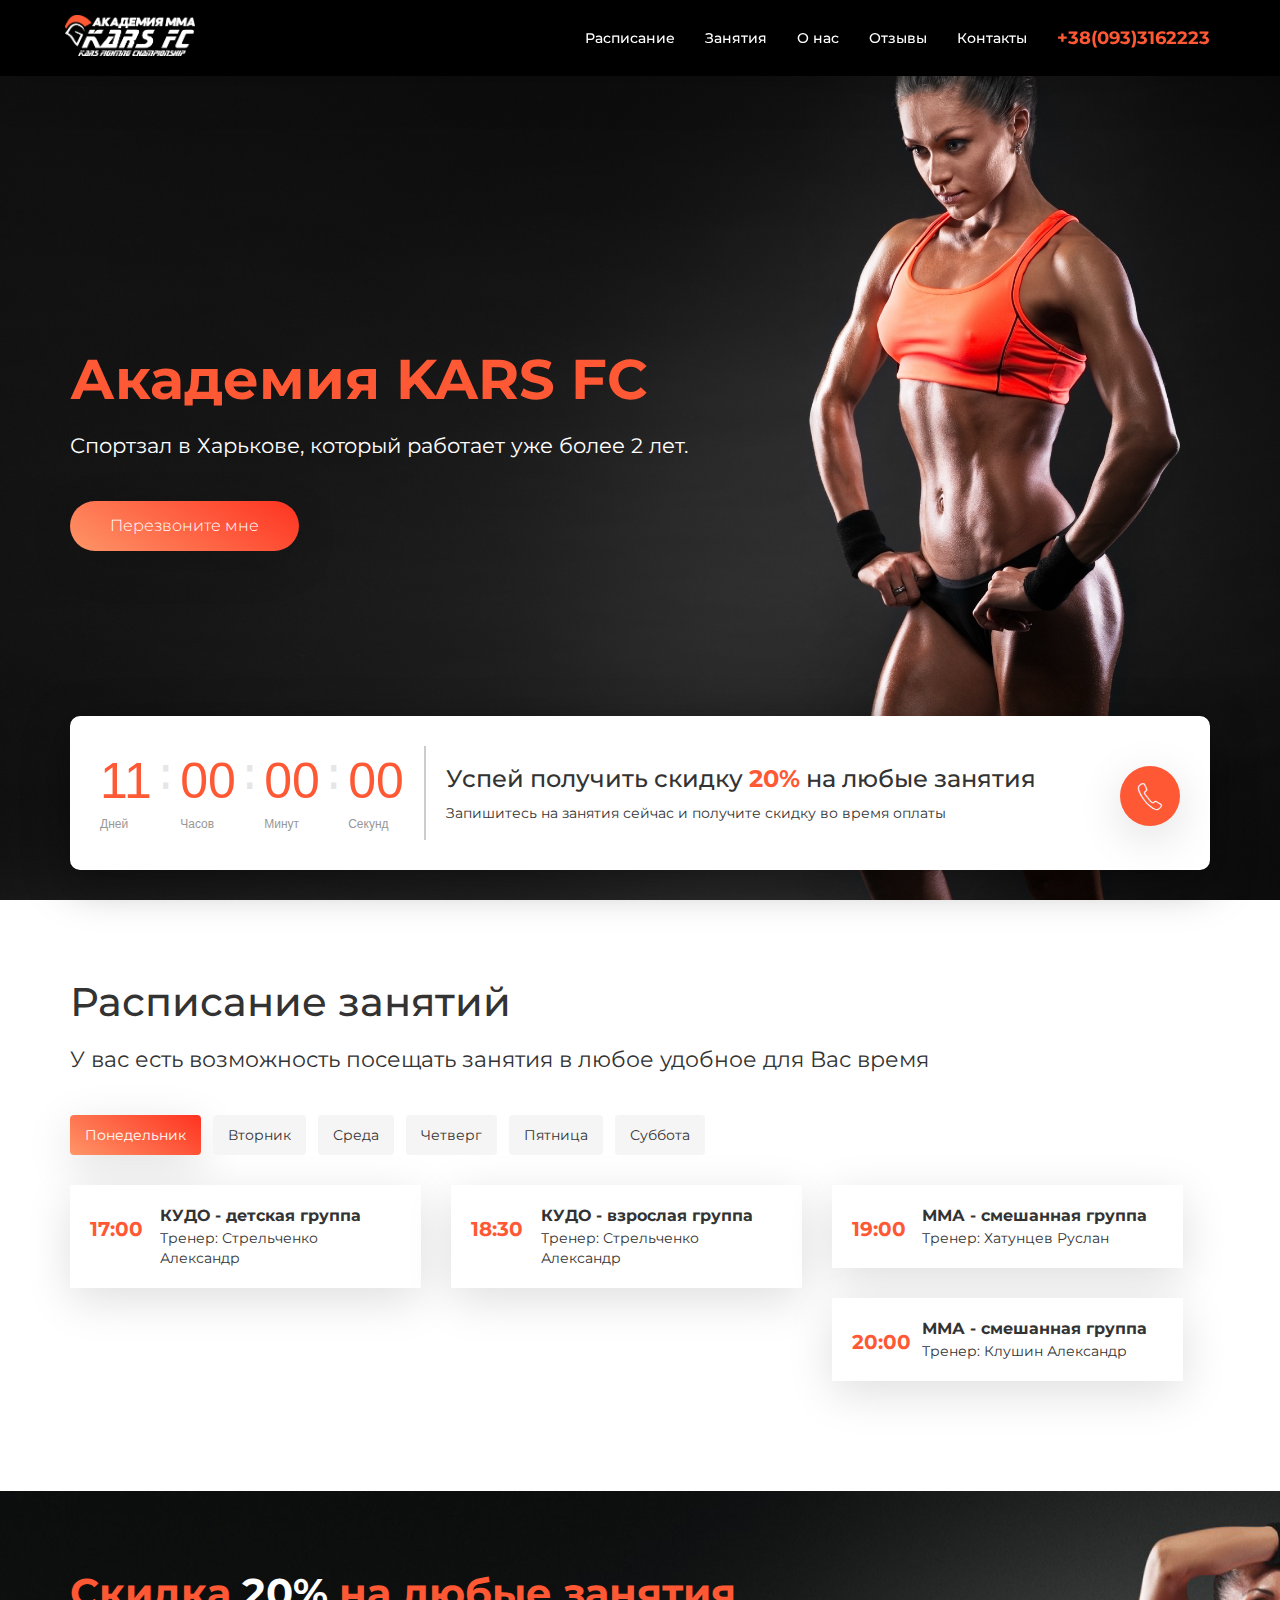
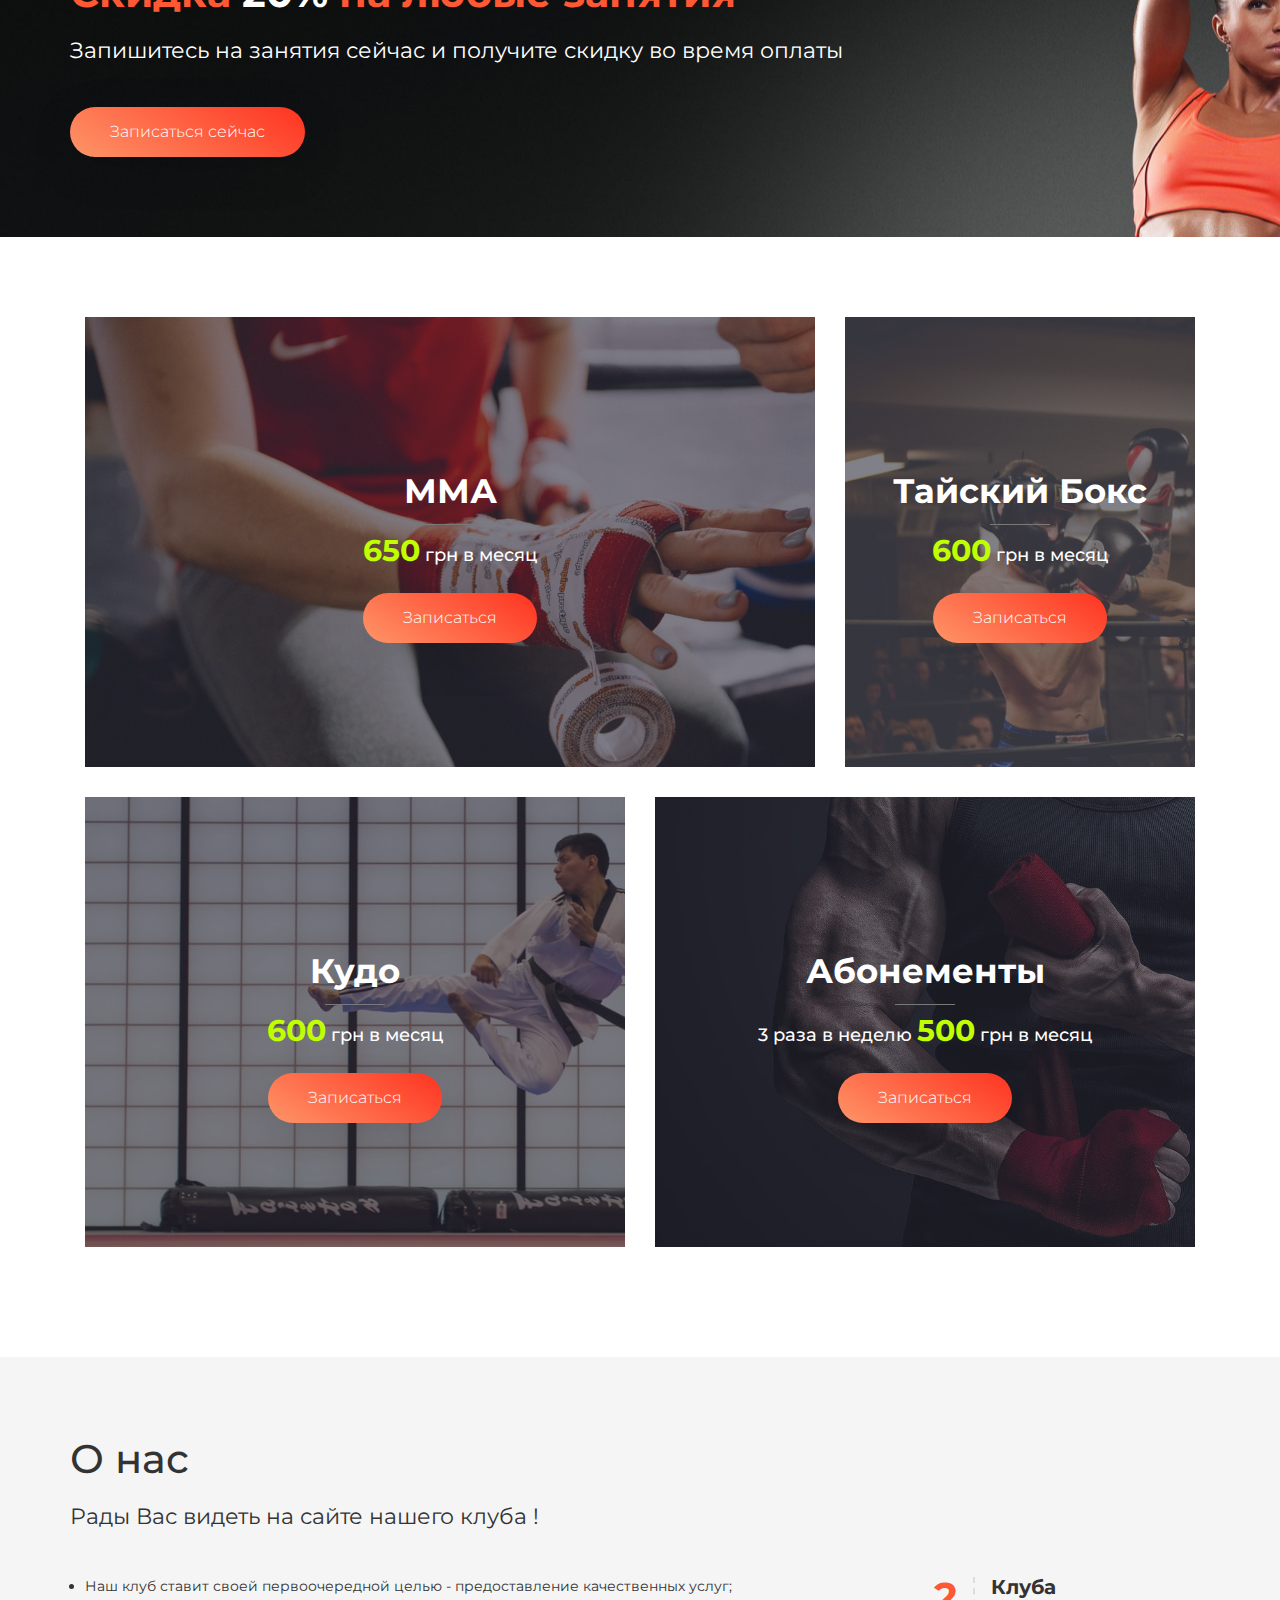
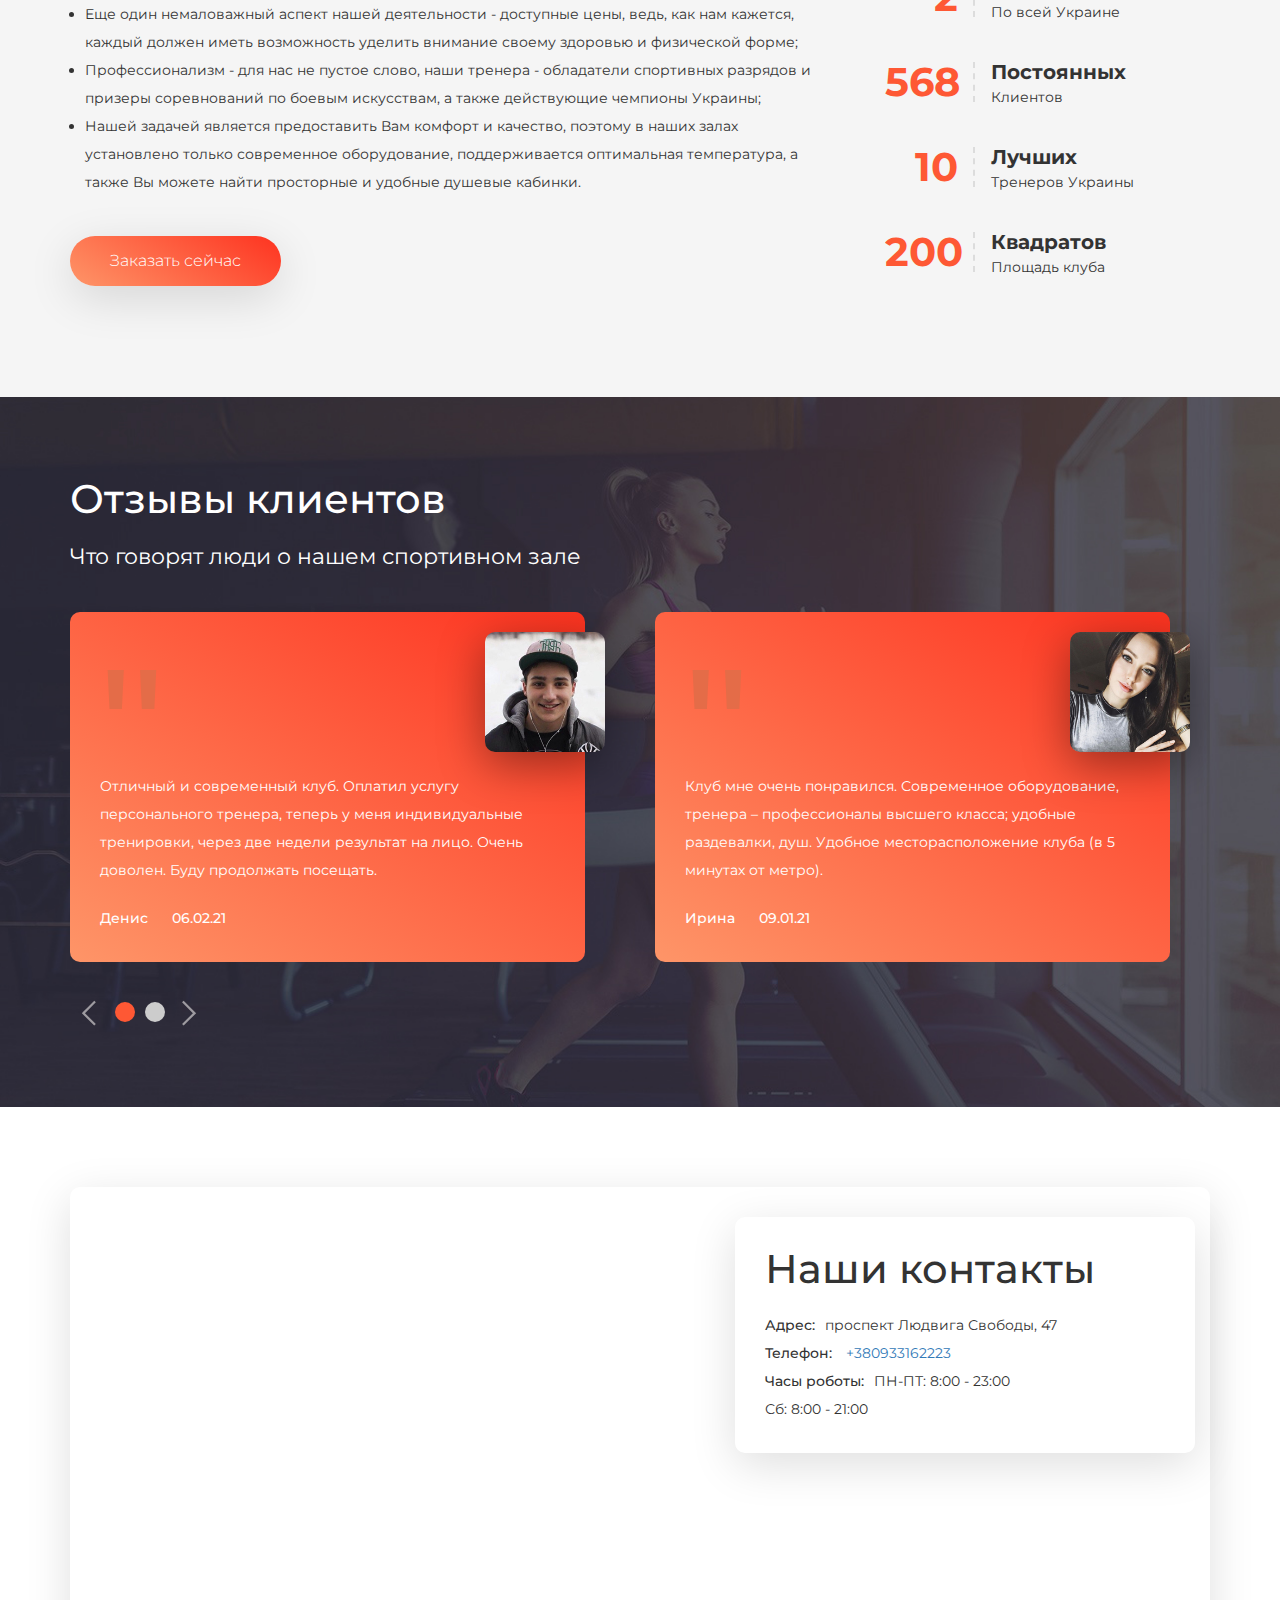
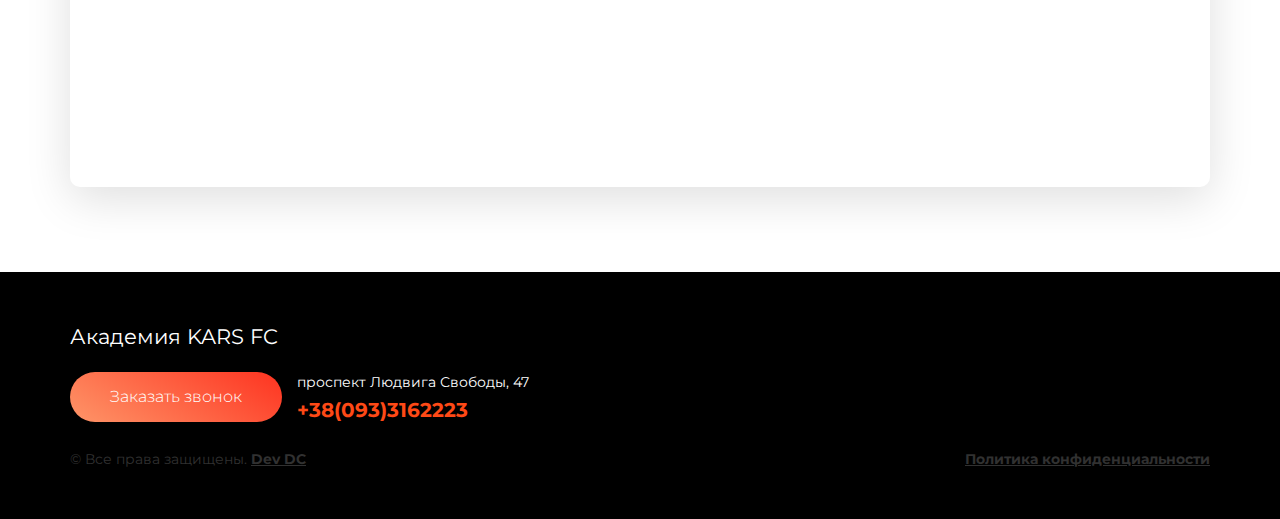
==== commit 74e818a6: "Update index.html" ====
--- a/index.html
+++ b/index.html
@@ -244,7 +244,7 @@
             <div class="col-md-6 col-sm-12">
                 <div class="sport-box sp5">
                     <div class="sport-over">
-                        <span class="title">Абонименты</span>
+                        <span class="title">Абонементы</span>
                         <div class="text">3 раза в неделю <span>500</span> грн в месяц</div>
                         <a href="#modal-order" class="btn main-btn" data-toggle="modal">Записаться</a>
                     </div>
@@ -263,8 +263,8 @@
                         <ul>
                             <li>Наш клуб ставит своей первоочередной целью - предоставление качественных услуг;</li>
                             <li>Еще один немаловажный аспект нашей деятельности - доступные цены, ведь, как нам кажется, каждый должен иметь возможность уделить внимание своему здоровью и физической форме;</li>
-                            <li>Профессионализм - для нас не пустое слово, наши тренера - обладатели спортивных разрядов и призеры соревнований по боевым исскуствам, а так же действующие чемпионы Украины;</li>
-                            <li>Также для нас важны комфорт и качество, потому наши залы оснащены только современными оборудыванием, в залах поддерживается оптимальная температура, а также к Вашим услугам удобные и просторные душевые кабинки и раздевалки.</li>
+                            <li>Профессионализм - для нас не пустое слово, наши тренера - обладатели спортивных разрядов и призеры соревнований по боевым искусствам, а также действующие чемпионы Украины;</li>
+                            <li>Нашей задачей является предоставить Вам комфорт и качество, поэтому в наших залах установлено только современное оборудование, поддерживается оптимальная температура, а также Вы можете найти просторные и удобные душевые кабинки.</li>
                         </ul>
                     </div>
                     <a href="#modal-order" data-toggle="modal" class="btn main-btn">Заказать сейчас</a>
@@ -312,7 +312,7 @@
                         <div class="re">"</div>
                         <img src="img/review-item1.jpg">
                         <div class="text">
-                            Клуб мне очень понравился. Современное оборудывание, тренера – профессионалы
+                            Клуб мне очень понравился. Современное оборудование, тренера – профессионалы
                             высшего класса; удобные раздевалки, душ. Удобное месторасположение клуба (в 5 минутах от метро).
                         </div>
                         <div class="autor">Ирина <span class="date">09.01.21</span></div>
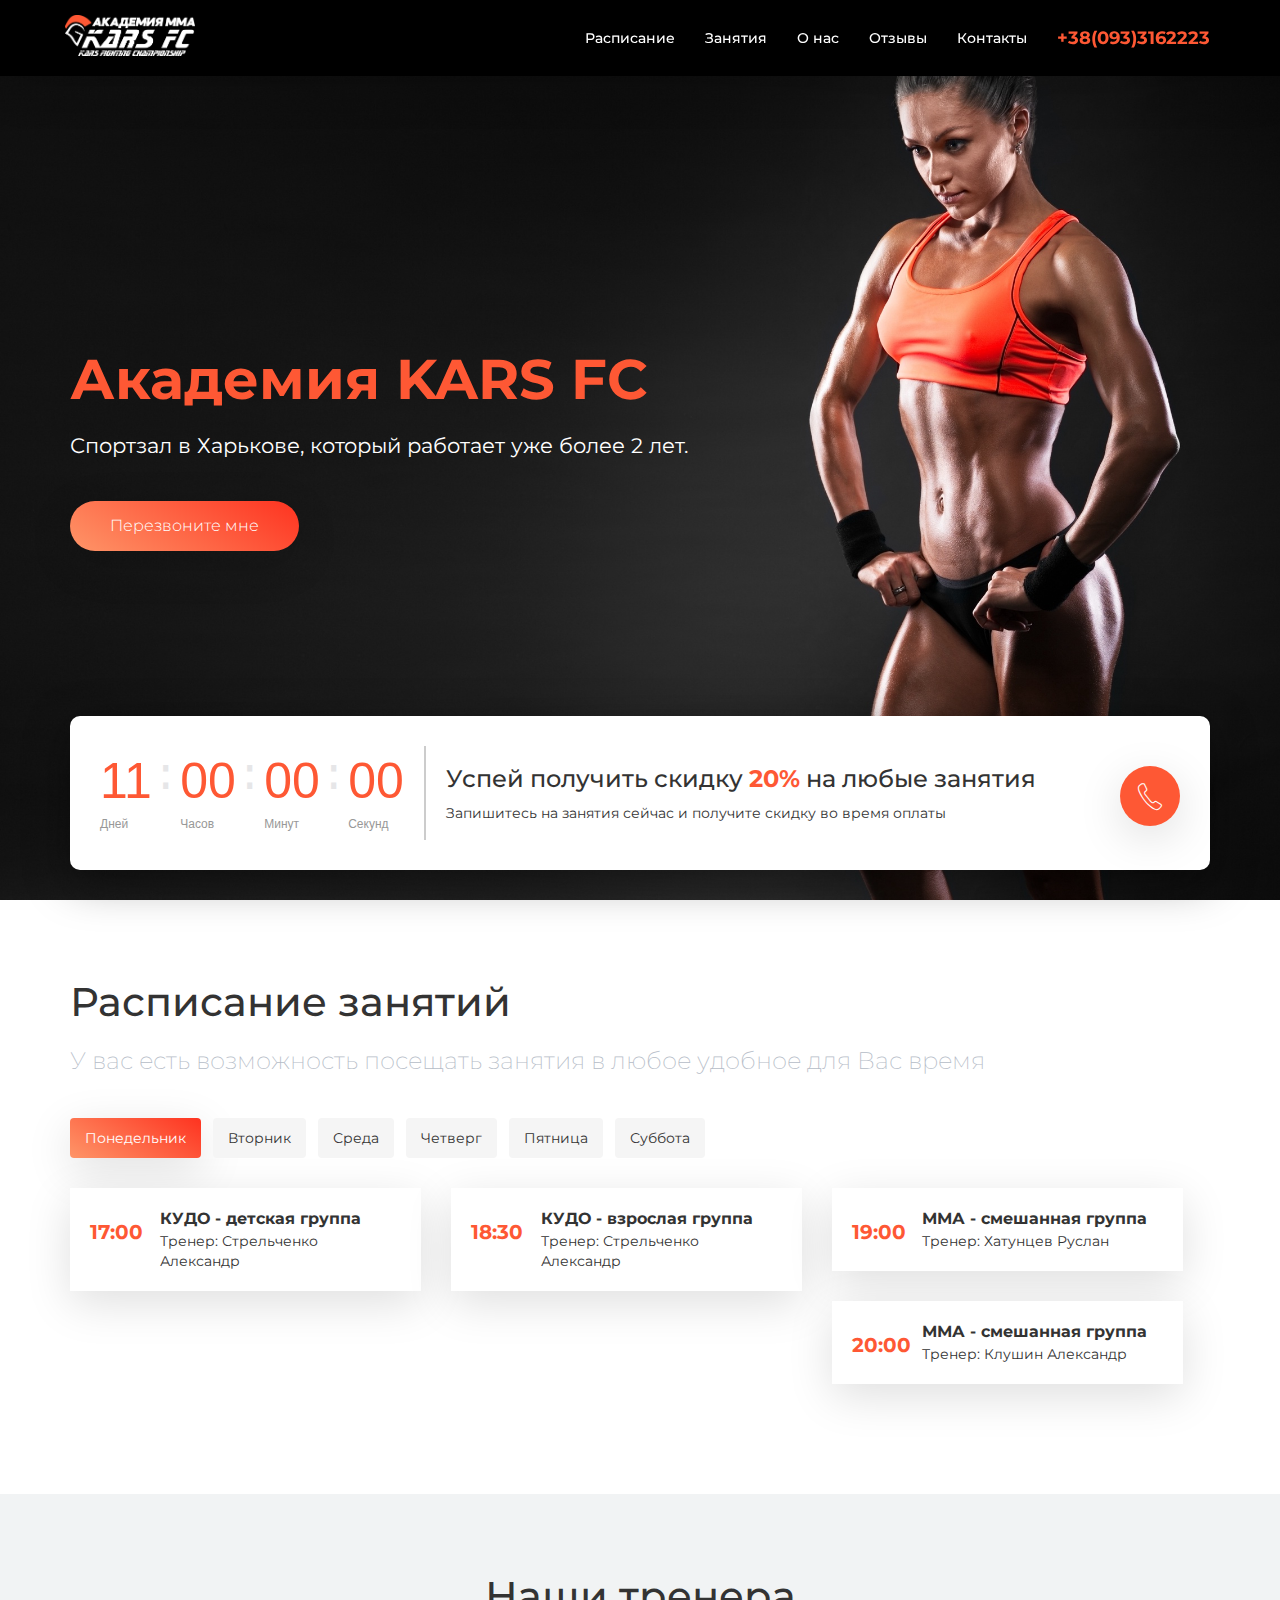
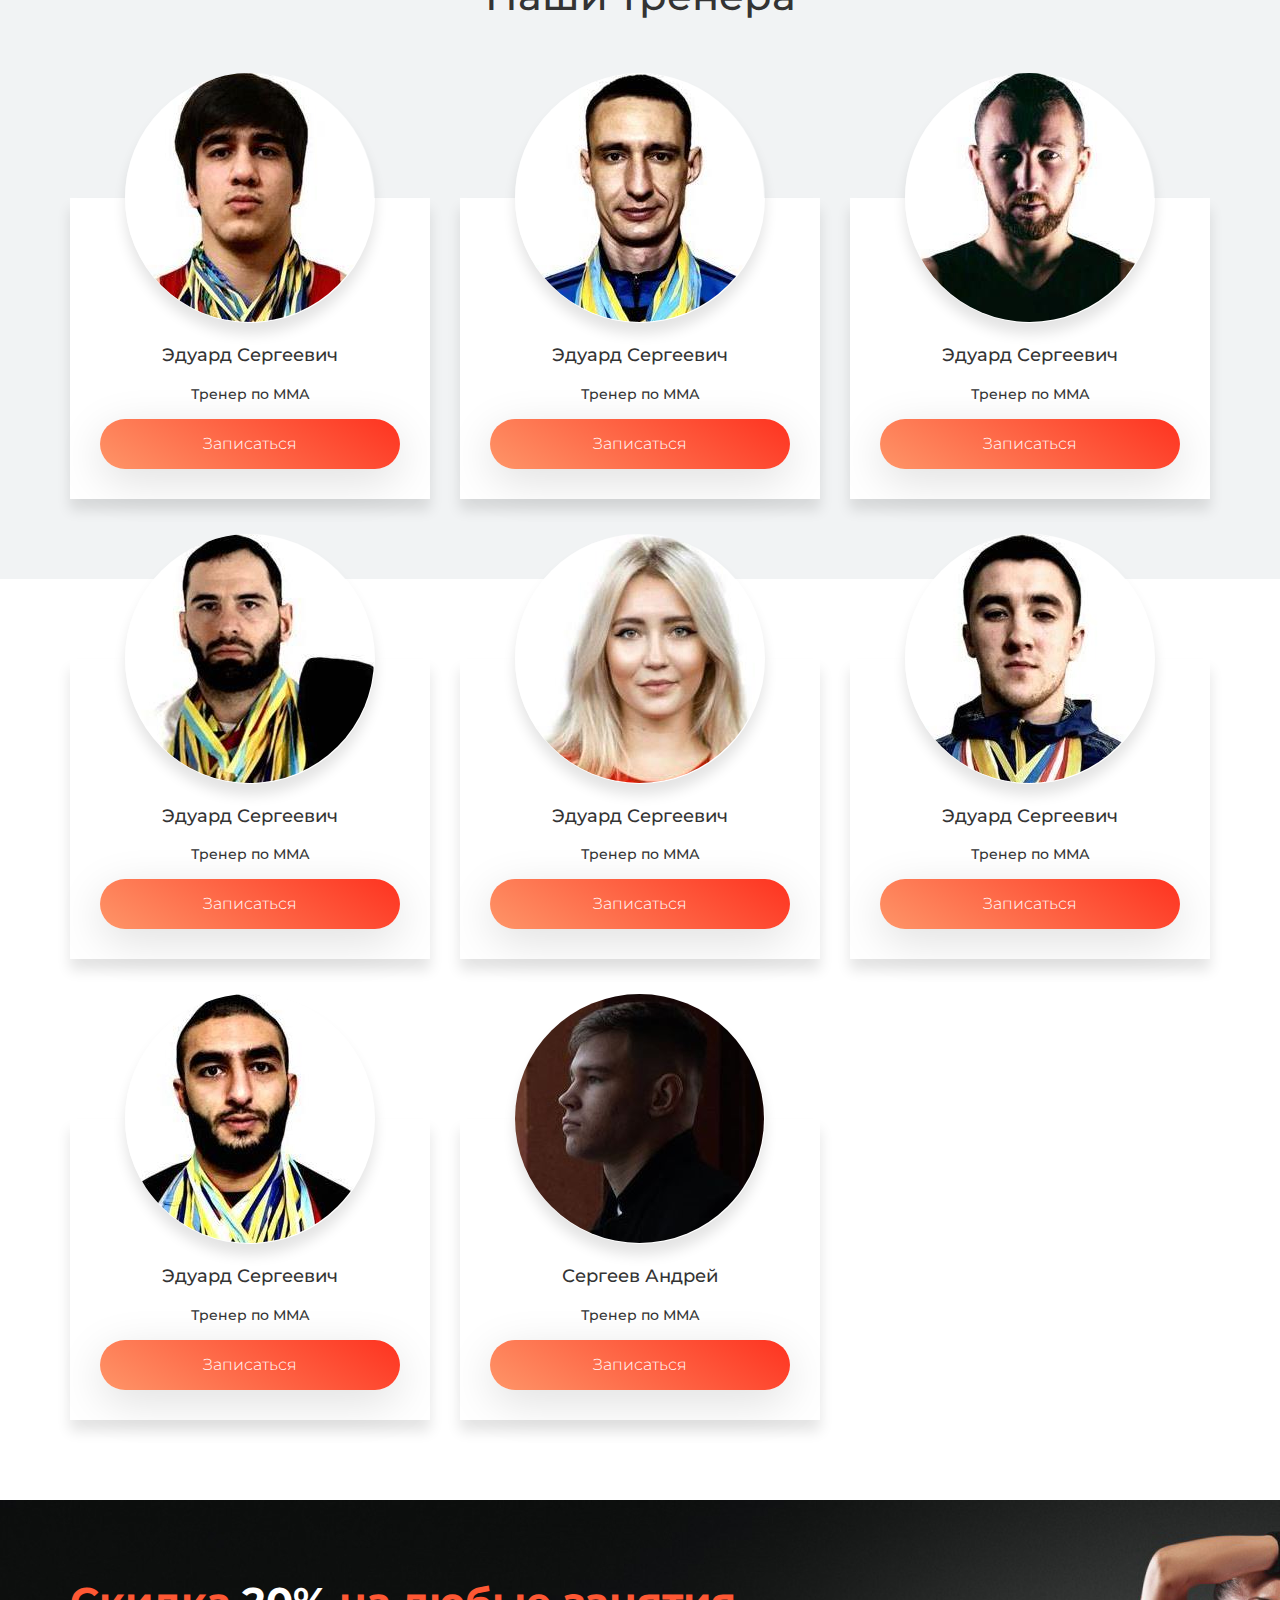
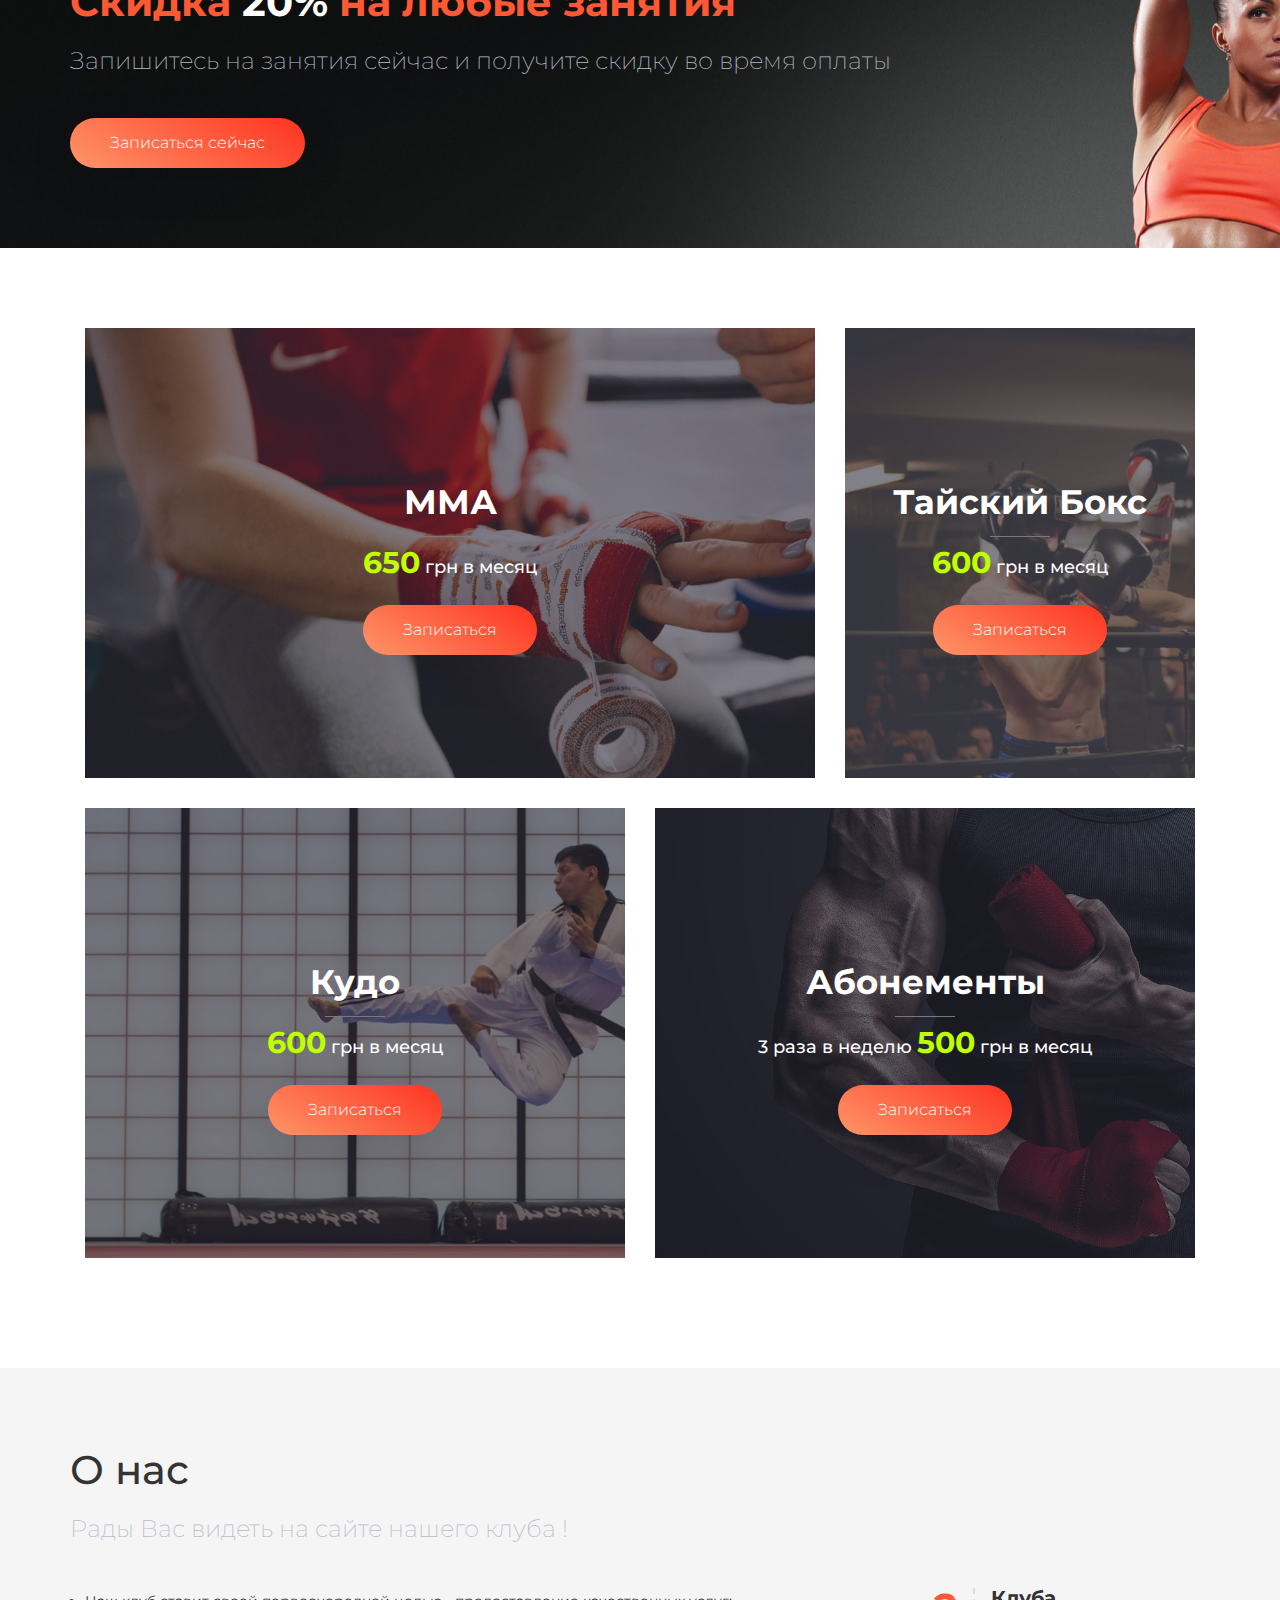
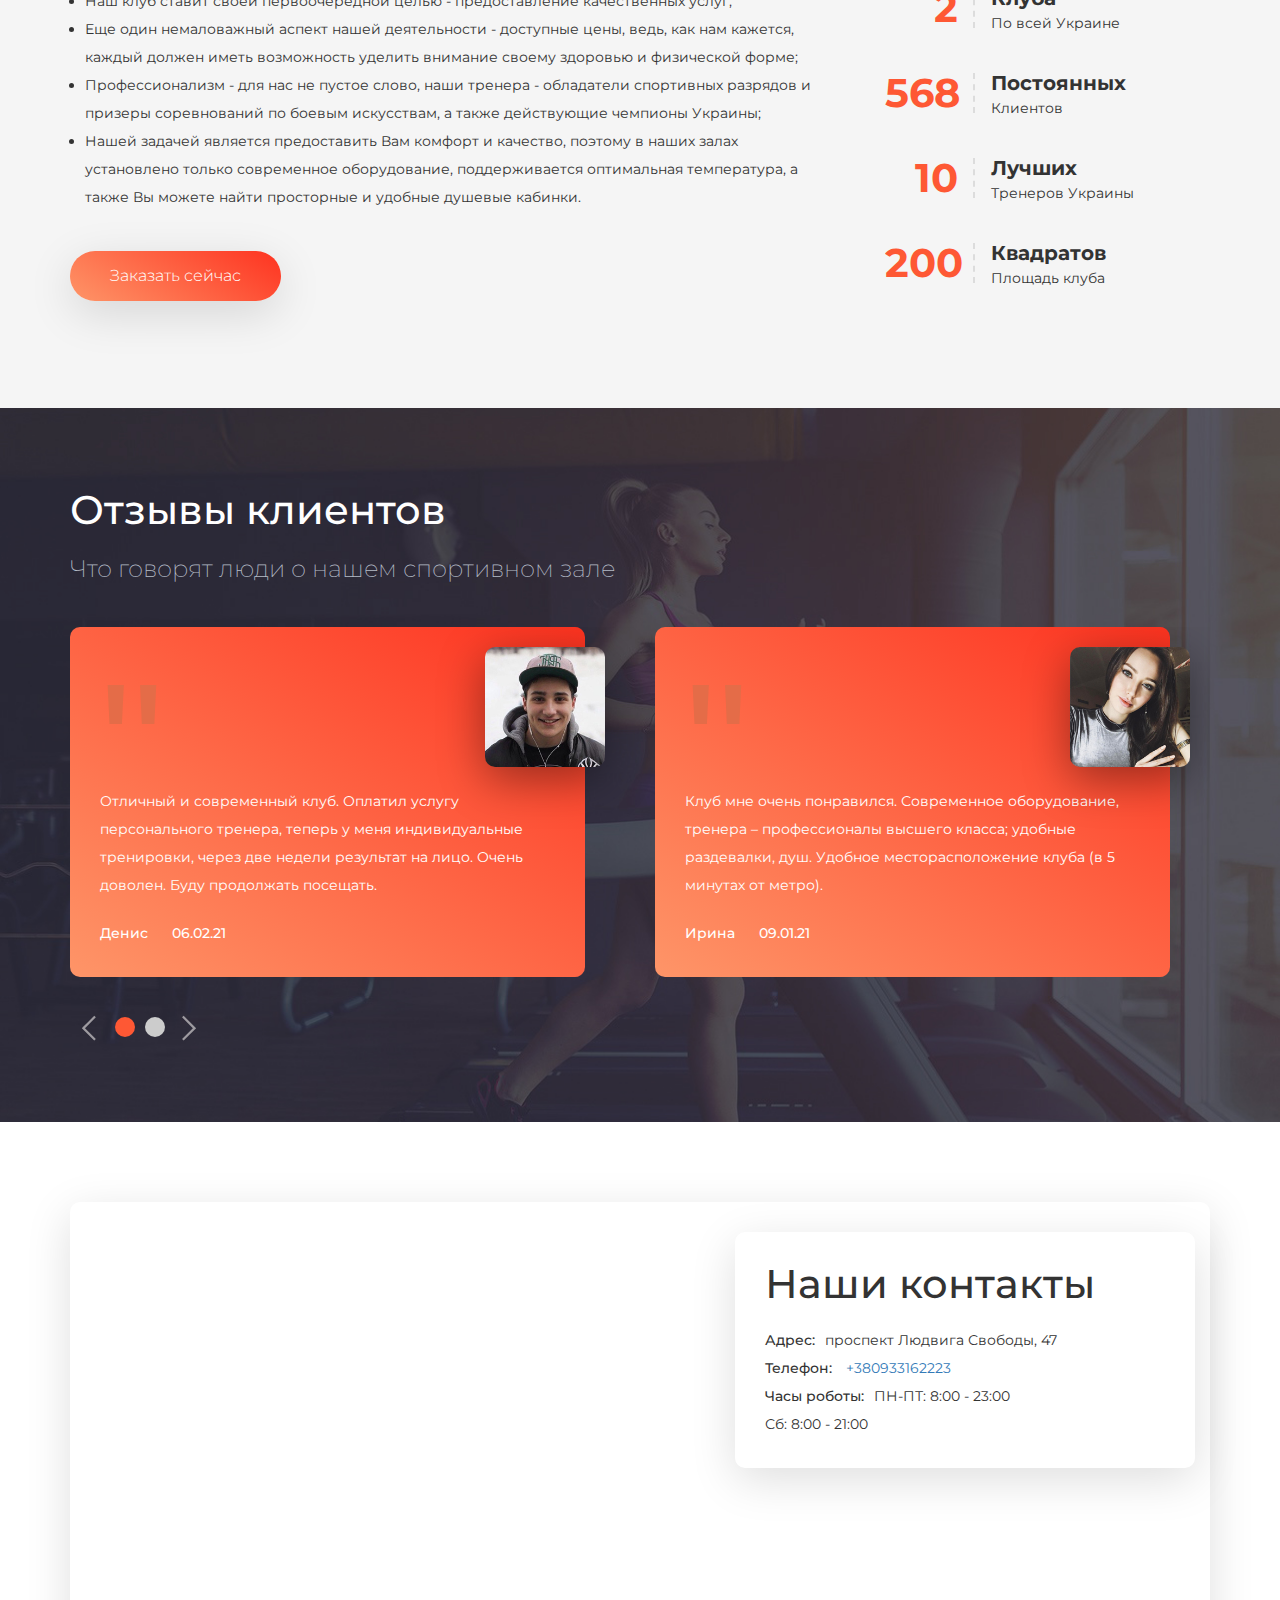
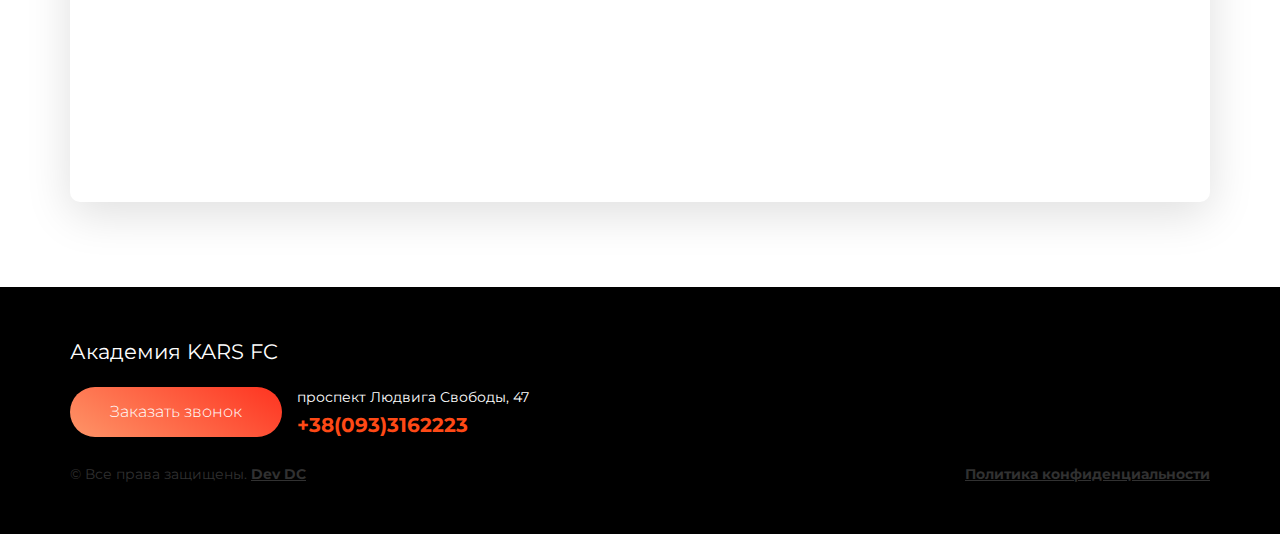
==== commit 5dd7034d: "final" ====
--- a/index.html
+++ b/index.html
@@ -199,6 +199,145 @@
                         <div class="name">Тренер: Боровицкий Олег</div>
                     </div>
                 </div>
+            </div>
+        </div>
+    </section>
+    <section id="team">
+        <div class="container">
+            <h2>Наши тренера</h2>
+            <div class="after-h2"></div>
+            <div class="row">
+                <div class="col-sm-4">
+                    <div class="team-box">
+                        <div class="avatar">
+                            <img src="img/1.jpg" alt="">
+                        </div>
+                        <div class="text">
+                            <div class="name">Эдуард Сергеевич</div>
+                            <div class="team-item">
+                                <span>Тренер по ММА</span>
+                            </div>
+                        </div>
+                        <a href="#modal-order" data-toggle="modal" class="btn main-btn btn-block">Записаться</a>
+                    </div>
+                </div>
+                <div class="col-sm-4">
+                    <div class="team-box">
+                        <div class="avatar">
+                            <img src="img/2.jpg" alt="">
+                        </div>
+                        <div class="text">
+                            <div class="text">
+                                <div class="name">Эдуард Сергеевич</div>
+                                <div class="team-item">
+                                    <span>Тренер по ММА</span>
+                                </div>
+                            </div>
+                        </div>
+                        <a href="#modal-order" data-toggle="modal" class="btn main-btn btn-block">Записаться</a>
+                    </div>
+                </div>
+                <div class="col-sm-4">
+                    <div class="team-box">
+                        <div class="avatar">
+                            <img src="img/3.jpg" alt="">
+                        </div>
+                        <div class="text">
+                            <div class="name">Эдуард Сергеевич</div>
+                            <div class="team-item">
+                                <span>Тренер по ММА</span>
+                            </div>
+                        </div>
+                        <a href="#modal-order" data-toggle="modal" class="btn main-btn btn-block">Записаться</a>
+                    </div>
+                </div>
+            </div>
+        </div>
+    </section>
+    <section id="team2">
+        <div class="container">
+            <div class="row">
+                <div class="col-sm-4">
+                    <div class="team-box">
+                        <div class="avatar">
+                            <img src="img/4.jpg" alt="">
+                        </div>
+                        <div class="text">
+                            <div class="name">Эдуард Сергеевич</div>
+                            <div class="team-item">
+                                <span>Тренер по ММА</span>
+                            </div>
+                        </div>
+                        <a href="#modal-order" data-toggle="modal" class="btn main-btn btn-block">Записаться</a>
+                    </div>
+                </div>
+                <div class="col-sm-4">
+                    <div class="team-box">
+                        <div class="avatar">
+                            <img src="img/5.jpg" alt="">
+                        </div>
+                        <div class="text">
+                            <div class="text">
+                                <div class="name">Эдуард Сергеевич</div>
+                                <div class="team-item">
+                                    <span>Тренер по ММА</span>
+                                </div>
+                            </div>
+                        </div>
+                        <a href="#modal-order" data-toggle="modal" class="btn main-btn btn-block">Записаться</a>
+                    </div>
+                </div>
+                <div class="col-sm-4">
+                    <div class="team-box">
+                        <div class="avatar">
+                            <img src="img/6.jpg" alt="">
+                        </div>
+                        <div class="text">
+                            <div class="name">Эдуард Сергеевич</div>
+                            <div class="team-item">
+                                <span>Тренер по ММА</span>
+                            </div>
+                        </div>
+                        <a href="#modal-order" data-toggle="modal" class="btn main-btn btn-block">Записаться</a>
+                    </div>
+                </div>
+            </div>
+        </div>
+    </section>
+    <section id="team3">
+        <div class="container">
+            <div class="row">
+                <div class="col-sm-4">
+                    <div class="team-box">
+                        <div class="avatar">
+                            <img src="img/7.jpg" alt="">
+                        </div>
+                        <div class="text">
+                            <div class="name">Эдуард Сергеевич</div>
+                            <div class="team-item">
+                                <span>Тренер по ММА</span>
+                            </div>
+                        </div>
+                        <a href="#modal-order" data-toggle="modal" class="btn main-btn btn-block">Записаться</a>
+                    </div>
+                </div>
+                <div class="col-sm-4">
+                    <div class="team-box">
+                        <div class="avatar">
+                            <img src="img/8.jpg" alt="">
+                        </div>
+                        <div class="text">
+                            <div class="text">
+                                <div class="name">Сергеев Андрей</div>
+                                <div class="team-item">
+                                    <span>Тренер по ММА</span>
+                                </div>
+                            </div>
+                        </div>
+                        <a href="#modal-order" data-toggle="modal" class="btn main-btn btn-block">Записаться</a>
+                    </div>
+                </div>
+
             </div>
         </div>
     </section>
--- a/css/main.css
+++ b/css/main.css
@@ -1,7 +1,3 @@
-/*Р”Р°РЅРЅС‹Р№ С€Р°Р±Р»РѕРЅ Р±С‹Р» РїСЂРёРѕР±СЂРµС‚С‘РЅ РЅР° СЃР°Р№С‚Рµ Landistore.com*/
-/*Landistore - РёРЅС‚РµСЂРЅРµС‚-РјР°РіР°Р·РёРЅ РєР°С‡РµСЃС‚РІРµРЅРЅС‹С… СЃР°Р№С‚РѕРІ РґР»СЏ РІР°С€РµРіРѕ Р±РёР·РЅРµСЃР°*/
-/*(СЃ) Р’СЃРµ РїСЂР°РІР° Р·Р°С‰РёС‰РµРЅС‹*/
-
 @import url('https://fonts.googleapis.com/css?family=Montserrat:200,300,400,500,700&subset=cyrillic');
 
 body {
@@ -417,7 +413,7 @@
 }
 
 .sport-box:hover img {
-    left: -50px;
+    left: -10px;
 }
 
 .sport-box .title {
@@ -967,9 +963,11 @@
         font-size: 35px;
         margin: 0 0 40px;
     }
+
     .sport-box img {
         height: 500px !important;
     }
+
     .navbar-default .navbar-brand {
         width: auto;
     }
@@ -1078,8 +1076,168 @@
     }
 
 }
-@media(max-width: 450px){
-        .sport-box img {
+
+@media(max-width: 450px) {
+    .sport-box img {
         height: 250px !important;
     }
+}
+
+.after-h2 {
+    font-size: 24px;
+    margin: 0 0 40px;
+    color: #b5bcc7;
+    font-weight: 200
+}
+
+
+#team {
+    background-color: #f1f3f4
+}
+
+#team h2 {
+    margin: 0 0 20px;
+    text-align: center
+}
+
+#team .after-h2 {
+    margin: 0 0 180px;
+    text-align: center
+}
+
+.team-box {
+    padding: 30px;
+    background: #fff;
+    box-shadow: 0 11px 13px rgba(0, 0, 0, .11);
+    font-size: 14px
+}
+
+.team-box .name {
+    font-weight: 500;
+    font-size: 18px;
+    margin-bottom: 15px;
+    text-align: center;
+}
+
+.team-item {
+    margin-bottom: 15px
+}
+
+.team-item span {
+    font-weight: 500;
+    display: block
+}
+
+.team-box .avatar {
+    width: 250px;
+    height: 250px;
+    margin: -155px auto 20px;
+    border-radius: 50%;
+    box-shadow: 0 11px 13px rgba(0, 0, 0, .11)
+}
+
+.modal-body {
+    position: relative;
+    padding: 20px 30px 30px
+}
+
+.modal {
+    text-align: center
+}
+
+@media screen and (min-width:768px) {
+    .modal:before {
+        display: inline-block;
+        vertical-align: middle;
+        content: " ";
+        height: 100%
+    }
+}
+
+@media (max-width:768px) {
+    .modal-body {
+        position: relative;
+        padding: 20px
+    }
+}
+
+@media (max-width:1200px) {
+    .team-box .main-btn {
+        font-size: 14px;
+        padding: 14px 15px;
+        width: 100%
+    }
+
+    .team-box .name {
+        font-size: 16px
+    }
+}
+
+@media (max-width:992px) {
+    .btn {
+        text-overflow: ellipsis;
+        white-space: nowrap;
+        overflow: hidden
+    }
+
+    .team-box .avatar {
+        width: 150px;
+        height: 150px;
+        margin: -110px auto 20px
+    }
+
+    .team-box {
+        padding: 20px;
+        font-size: 12px
+    }
+
+    .avatar img {
+        width: 100%
+    }
+
+    h2 {
+        font-size: 40px
+    }
+}
+
+@media (max-width:767px) {
+    h2 {
+        font-size: 40px;
+        margin: 0 0 30px;
+        font-weight: 300
+    }
+
+    .team-box {
+        font-size: 14px;
+        margin-bottom: 120px
+    }
+
+    h2 {
+        font-size: 36px
+    }
+
+    .after-h2 {
+        font-size: 18px;
+        margin: 0 0 40px
+    }
+
+    section {
+        padding: 50px 0
+    }
+
+    #team .after-h2 {
+        margin: 0 0 120px
+    }
+
+    #team .row .col-sm-4:last-child .team-box {
+        margin-bottom: 0
+    }
+}
+
+.team-item span, p{
+    text-align: center;
+}
+
+.avatar img{
+    border-radius: 50%;
 }